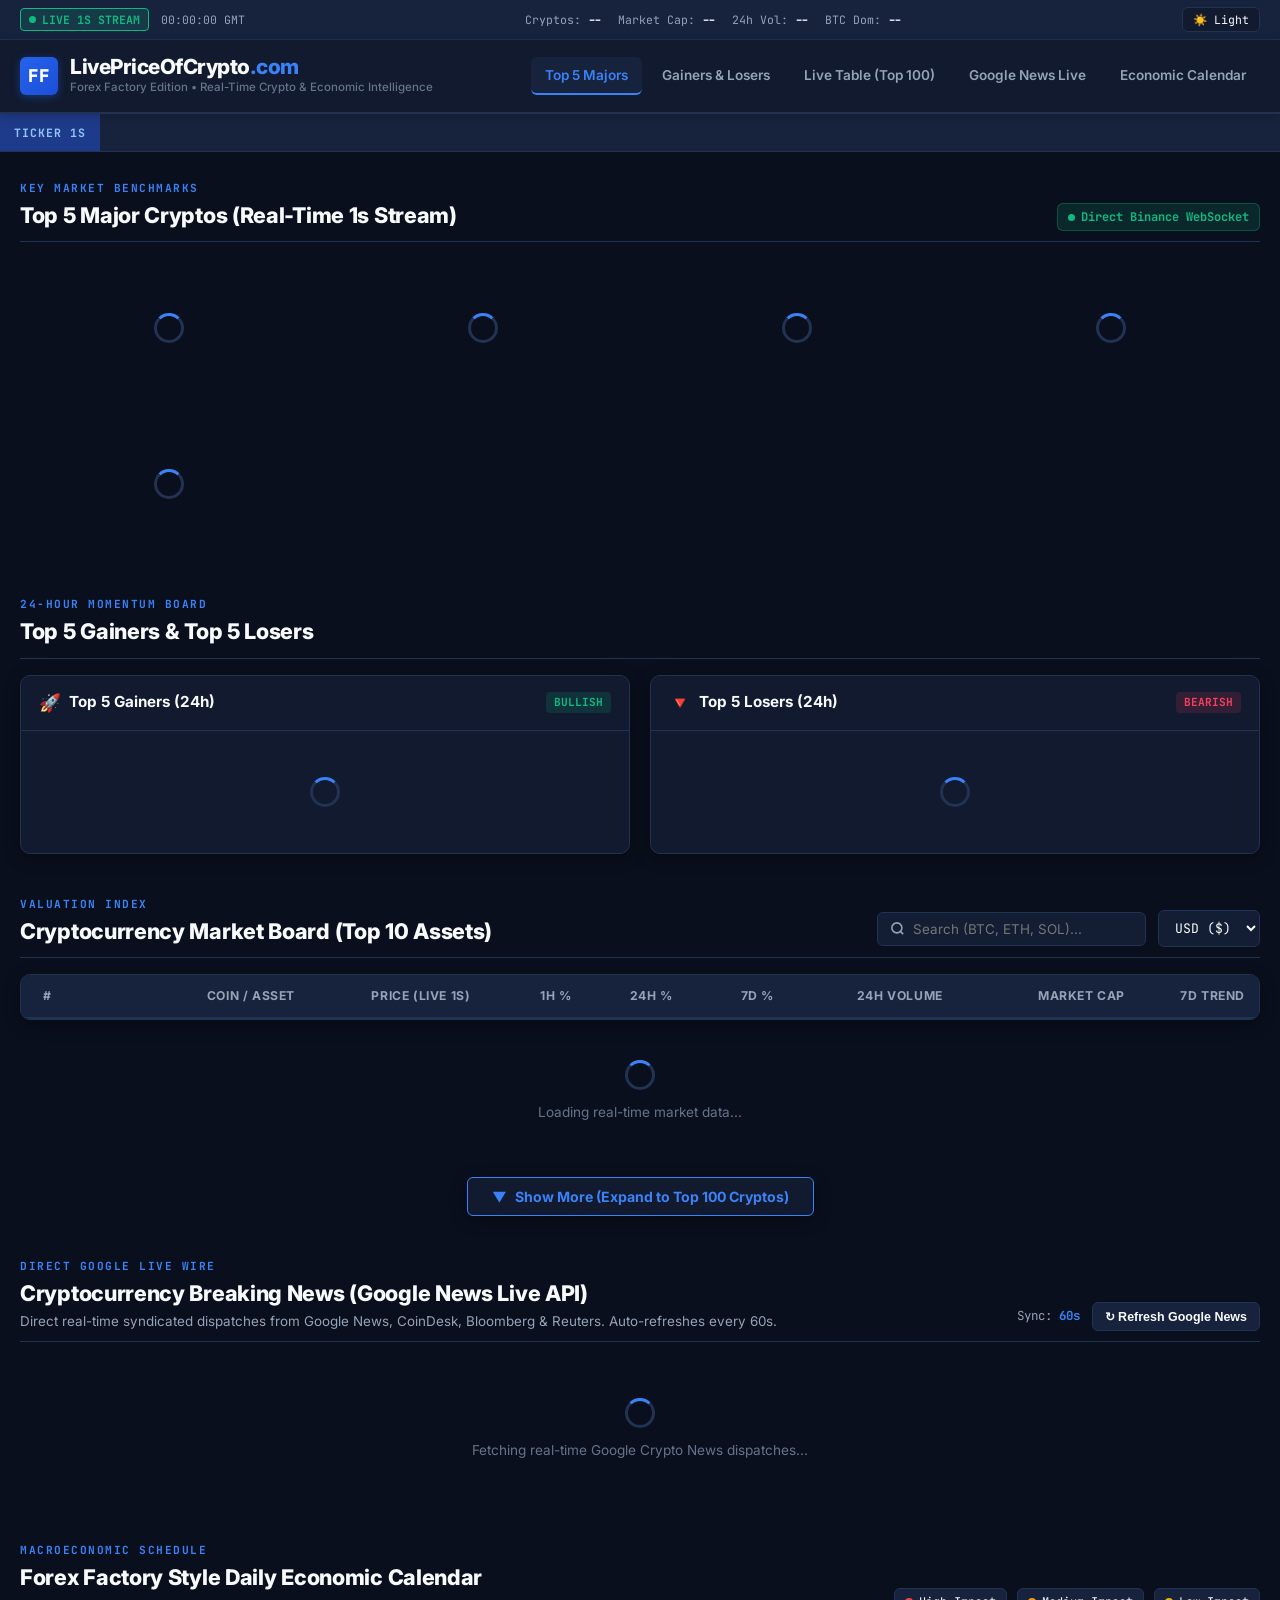
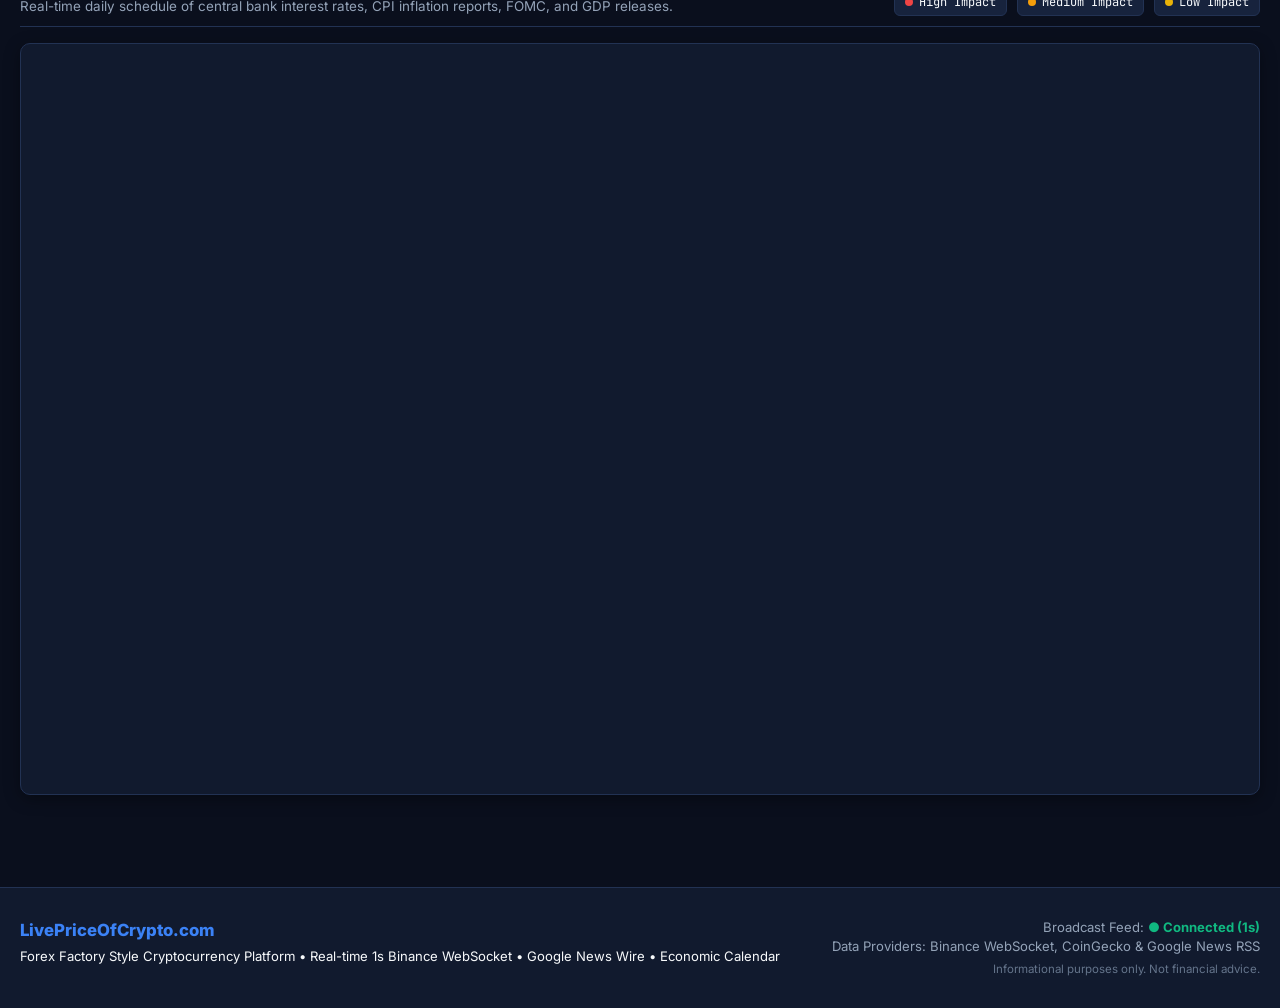
==== index.html @ 82f86dea "Add files via upload" ====
<!DOCTYPE html>
<html lang="en">
<head>
    <meta charset="UTF-8">
    <meta name="viewport" content="width=device-width, initial-scale=1.0">
    <title>LivePriceOfCrypto.com | Real-Time Prices, Forex Factory Calendar & Google News</title>
    <meta name="description" content="Forex Factory style cryptocurrency platform: 1-second live streaming prices, Top 5 Gainers/Losers, Top 10/100 assets, daily economic calendar, and live Google News.">
    <meta name="keywords" content="crypto prices, forex factory, live crypto, bitcoin price, top gainers, economic calendar, google crypto news">
    <link rel="canonical" href="https://livepriceofcrypto.com">
    <link rel="preconnect" href="https://fonts.googleapis.com">
    <link rel="preconnect" href="https://fonts.gstatic.com" crossorigin>
    <link href="https://fonts.googleapis.com/css2?family=Inter:wght@400;500;600;700;800&family=JetBrains+Mono:wght@400;500;600;700&display=swap" rel="stylesheet">
    <link rel="stylesheet" href="style.css">
    <link rel="icon" type="image/svg+xml" href="data:image/svg+xml,<svg xmlns='http://www.w3.org/2000/svg' viewBox='0 0 100 100'><text y='.9em' font-size='90'>📊</text></svg>">
</head>
<body data-theme="ff-dark">

    <!-- Top Forex Factory Style Bar -->
    <div class="ff-topbar">
        <div class="container ff-topbar-inner">
            <div class="ff-topbar-left">
                <span class="ff-badge-live"><span class="pulse-dot"></span> LIVE 1S STREAM</span>
                <span class="ff-clock" id="ffClock">00:00:00 GMT</span>
            </div>
            <div class="ff-market-metrics" id="globalStats">
                <span>Cryptos: <strong id="totalCryptos">--</strong></span>
                <span>Market Cap: <strong id="totalMarketCap">--</strong></span>
                <span>24h Vol: <strong id="totalVolume">--</strong></span>
                <span>BTC Dom: <strong id="btcDominance">--</strong></span>
            </div>
            <div class="ff-topbar-right">
                <button class="ff-theme-btn" id="themeToggle" title="Toggle Light/Dark Theme">
                    <span id="themeBtnText">☀️ Light</span>
                </button>
            </div>
        </div>
    </div>

    <!-- Navigation Header -->
    <header class="ff-header">
        <div class="container ff-header-inner">
            <div class="ff-logo">
                <div class="ff-logo-icon">FF</div>
                <div>
                    <h1 class="ff-logo-text">LivePriceOfCrypto<span class="ff-logo-sub">.com</span></h1>
                    <span class="ff-logo-tag">Forex Factory Edition • Real-Time Crypto & Economic Intelligence</span>
                </div>
            </div>
            <nav class="ff-nav">
                <a href="#sectionMajor" class="ff-nav-link active">Top 5 Majors</a>
                <a href="#sectionGainersLosers" class="ff-nav-link">Gainers & Losers</a>
                <a href="#sectionPrices" class="ff-nav-link">Live Table (Top 100)</a>
                <a href="#sectionNews" class="ff-nav-link">Google News Live</a>
                <a href="#sectionCalendar" class="ff-nav-link">Economic Calendar</a>
            </nav>
        </div>
    </header>

    <!-- Retro Ticker Tape Bar -->
    <div class="ff-ticker-bar">
        <div class="ff-ticker-badge">TICKER 1S</div>
        <div class="ff-ticker-track" id="tickerWrap">
            <div class="ticker" id="ticker"></div>
        </div>
    </div>

    <!-- Main Container -->
    <main class="container ff-main">

        <!-- 1. TOP 5 MAJOR CRYPTOCURRENCIES HIGHLIGHT CARDS -->
        <section class="ff-section" id="sectionMajor">
            <div class="ff-section-head">
                <div class="ff-section-title">
                    <span class="ff-sub-label">KEY MARKET BENCHMARKS</span>
                    <h2>Top 5 Major Cryptos (Real-Time 1s Stream)</h2>
                </div>
                <div class="ff-live-pill">
                    <span class="pulse-dot green"></span> Direct Binance WebSocket
                </div>
            </div>

            <div class="ff-majors-grid" id="majorCoinsGrid">
                <!-- 5 Highlight Cards Generated dynamically for BTC, ETH, SOL, BNB, XRP -->
                <div class="ff-card ff-major-skeleton"><div class="spinner"></div></div>
                <div class="ff-card ff-major-skeleton"><div class="spinner"></div></div>
                <div class="ff-card ff-major-skeleton"><div class="spinner"></div></div>
                <div class="ff-card ff-major-skeleton"><div class="spinner"></div></div>
                <div class="ff-card ff-major-skeleton"><div class="spinner"></div></div>
            </div>
        </section>

        <!-- 2. TOP 5 GAINERS & TOP 5 LOSERS (24H) -->
        <section class="ff-section" id="sectionGainersLosers">
            <div class="ff-section-head">
                <div class="ff-section-title">
                    <span class="ff-sub-label">24-HOUR MOMENTUM BOARD</span>
                    <h2>Top 5 Gainers & Top 5 Losers</h2>
                </div>
            </div>

            <div class="ff-gl-container">
                <!-- Top 5 Gainers Box -->
                <div class="ff-gl-box gainers-box">
                    <div class="ff-gl-head gainers-head">
                        <span class="gl-icon">🚀</span>
                        <h3>Top 5 Gainers (24h)</h3>
                        <span class="gl-tag green">BULLISH</span>
                    </div>
                    <div class="ff-gl-list" id="gainersList">
                        <div class="loading"><div class="spinner"></div></div>
                    </div>
                </div>

                <!-- Top 5 Losers Box -->
                <div class="ff-gl-box losers-box">
                    <div class="ff-gl-head losers-head">
                        <span class="gl-icon">🔻</span>
                        <h3>Top 5 Losers (24h)</h3>
                        <span class="gl-tag red">BEARISH</span>
                    </div>
                    <div class="ff-gl-list" id="losersList">
                        <div class="loading"><div class="spinner"></div></div>
                    </div>
                </div>
            </div>
        </section>

        <!-- 3. MAIN LIVE PRICES TABLE: TOP 10 DEFAULT + SHOW MORE (TOP 100) BUTTON -->
        <section class="ff-section" id="sectionPrices">
            <div class="ff-section-head">
                <div class="ff-section-title">
                    <span class="ff-sub-label">VALUATION INDEX</span>
                    <h2>Cryptocurrency Market Board (<span id="tableCountBadge">Top 10 Assets</span>)</h2>
                </div>
                <div class="ff-controls">
                    <div class="ff-search">
                        <svg width="15" height="15" viewBox="0 0 24 24" fill="none" stroke="currentColor" stroke-width="2.5"><circle cx="11" cy="11" r="8"/><path d="M21 21l-4.35-4.35"/></svg>
                        <input type="text" id="searchInput" placeholder="Search (BTC, ETH, SOL)..." autocomplete="off">
                    </div>
                    <select id="currencySelect" class="ff-select">
                        <option value="usd">USD ($)</option>
                        <option value="inr">INR (₹)</option>
                        <option value="eur">EUR (€)</option>
                        <option value="gbp">GBP (£)</option>
                        <option value="jpy">JPY (¥)</option>
                        <option value="btc">BTC (₿)</option>
                    </select>
                </div>
            </div>

            <!-- Table -->
            <div class="ff-table-wrap">
                <table class="ff-table" id="priceTable">
                    <thead>
                        <tr>
                            <th class="th-rank sortable" data-sort="market_cap_rank">#</th>
                            <th class="th-coin sortable" data-sort="name">Coin / Asset</th>
                            <th class="th-price sortable" data-sort="current_price">Price (Live 1s)</th>
                            <th class="th-change sortable" data-sort="price_change_percentage_1h_in_currency">1h %</th>
                            <th class="th-change sortable" data-sort="price_change_percentage_24h">24h %</th>
                            <th class="th-change sortable" data-sort="price_change_percentage_7d_in_currency">7d %</th>
                            <th class="th-volume sortable" data-sort="total_volume">24h Volume</th>
                            <th class="th-mcap sortable" data-sort="market_cap">Market Cap</th>
                            <th class="th-sparkline">7D Trend</th>
                        </tr>
                    </thead>
                    <tbody id="tableBody">
                    </tbody>
                </table>
            </div>

            <div class="loading" id="loading">
                <div class="spinner"></div>
                <p>Loading real-time market data...</p>
            </div>

            <div class="error-state" id="errorState" style="display:none;">
                <p>Connection interrupted. Re-syncing price stream...</p>
                <button class="ff-btn" onclick="fetchData()">Retry Reconnect</button>
            </div>

            <!-- "Show More / Top 100" Expansion Button -->
            <div class="ff-expand-bar">
                <button class="ff-btn-expand" id="btnToggleExpand">
                    <span id="expandBtnIcon">▼</span>
                    <span id="expandBtnText">Show More (Expand to Top 100 Cryptos)</span>
                </button>
            </div>
        </section>

        <!-- 4. LIVE GOOGLE NEWS DISPATCHES (AUTOMATIC GOOGLE RSS LIVE API) -->
        <section class="ff-section" id="sectionNews">
            <div class="ff-section-head">
                <div class="ff-section-title">
                    <span class="ff-sub-label">DIRECT GOOGLE LIVE WIRE</span>
                    <h2>Cryptocurrency Breaking News (Google News Live API)</h2>
                    <p class="ff-section-sub">Direct real-time syndicated dispatches from Google News, CoinDesk, Bloomberg & Reuters. Auto-refreshes every 60s.</p>
                </div>
                <div class="ff-news-actions">
                    <span class="ff-timer-badge">Sync: <strong id="newsTimer">60s</strong></span>
                    <button class="ff-btn-sm" id="btnRefreshNews">↻ Refresh Google News</button>
                </div>
            </div>

            <!-- Google News Grid -->
            <div class="ff-news-grid" id="googleNewsGrid">
                <div class="loading" style="grid-column: 1 / -1;">
                    <div class="spinner"></div>
                    <p>Fetching real-time Google Crypto News dispatches...</p>
                </div>
            </div>
        </section>

        <!-- 5. FOREX FACTORY STYLE ECONOMIC CALENDAR -->
        <section class="ff-section" id="sectionCalendar">
            <div class="ff-section-head">
                <div class="ff-section-title">
                    <span class="ff-sub-label">MACROECONOMIC SCHEDULE</span>
                    <h2>Forex Factory Style Daily Economic Calendar</h2>
                    <p class="ff-section-sub">Real-time daily schedule of central bank interest rates, CPI inflation reports, FOMC, and GDP releases.</p>
                </div>
                <div class="ff-legend">
                    <span class="ff-impact-pill red"><span class="dot red"></span> High Impact</span>
                    <span class="ff-impact-pill orange"><span class="dot orange"></span> Medium Impact</span>
                    <span class="ff-impact-pill yellow"><span class="dot yellow"></span> Low Impact</span>
                </div>
            </div>

            <div class="ff-calendar-card">
                <div class="tradingview-widget-container" id="economicCalendarWidget">
                    <div class="tradingview-widget-container__widget" style="width: 100%; height: 750px;"></div>
                </div>
            </div>
        </section>

    </main>

    <!-- Coin Detail Modal -->
    <div class="modal-overlay" id="modalOverlay">
        <div class="modal ff-modal" id="coinModal">
            <button class="modal-close" id="modalClose">&times;</button>
            <div class="modal-content" id="modalContent"></div>
        </div>
    </div>

    <!-- Footer -->
    <footer class="ff-footer">
        <div class="container ff-footer-inner">
            <div>
                <h4 class="ff-footer-logo">LivePriceOfCrypto.com</h4>
                <p>Forex Factory Style Cryptocurrency Platform • Real-time 1s Binance WebSocket • Google News Wire • Economic Calendar</p>
            </div>
            <div class="ff-footer-meta">
                <p>Broadcast Feed: <strong style="color:var(--green)">● Connected (1s)</strong></p>
                <p>Data Providers: Binance WebSocket, CoinGecko & Google News RSS</p>
                <p class="ff-disclaimer">Informational purposes only. Not financial advice.</p>
            </div>
        </div>
    </footer>

    <!-- Back to top -->
    <button class="back-to-top" id="backToTop" title="Return to Top">▲</button>

    <script src="script.js"></script>
</body>
</html>
---- style.css ----
/* ========================================================
   LivePriceOfCrypto.com — Forex Factory Edition Stylesheet
   - Professional Financial Terminal UI
   - Top 5 Majors, Top 5 Gainers & Losers, Top 10/100 Table
   - Real-Time Google News Feed & Economic Calendar
   ======================================================== */

:root, [data-theme="ff-dark"] {
    --bg-page: #0a0f1d;
    --bg-card: #111a2e;
    --bg-surface: #17233d;
    --bg-hover: #1e2c4a;
    --bg-input: #131e34;
    --border: #223253;
    --border-light: #2d3f66;
    --border-accent: #3b82f6;
    --text-primary: #f8fafc;
    --text-secondary: #94a3b8;
    --text-muted: #64748b;
    --blue: #3b82f6;
    --blue-glow: rgba(59, 130, 246, 0.15);
    --green: #10b981;
    --green-bg: rgba(16, 185, 129, 0.15);
    --green-flash: rgba(16, 185, 129, 0.3);
    --red: #f43f5e;
    --red-bg: rgba(244, 63, 94, 0.15);
    --red-flash: rgba(244, 63, 94, 0.3);
    --orange: #f59e0b;
    --yellow: #eab308;
    --font-sans: 'Inter', -apple-system, BlinkMacSystemFont, sans-serif;
    --font-mono: 'JetBrains Mono', 'Courier New', monospace;
    --radius-sm: 6px;
    --radius-md: 10px;
    --radius-lg: 14px;
    --shadow-card: 0 4px 16px rgba(0, 0, 0, 0.35);
}

[data-theme="ff-light"] {
    --bg-page: #f1f5f9;
    --bg-card: #ffffff;
    --bg-surface: #e2e8f0;
    --bg-hover: #f8fafc;
    --bg-input: #ffffff;
    --border: #cbd5e1;
    --border-light: #94a3b8;
    --border-accent: #2563eb;
    --text-primary: #0f172a;
    --text-secondary: #475569;
    --text-muted: #64748b;
    --blue: #2563eb;
    --blue-glow: rgba(37, 99, 235, 0.1);
    --green: #059669;
    --green-bg: rgba(5, 150, 105, 0.12);
    --green-flash: rgba(5, 150, 105, 0.25);
    --red: #e11d48;
    --red-bg: rgba(225, 29, 72, 0.12);
    --red-flash: rgba(225, 29, 72, 0.25);
    --shadow-card: 0 4px 16px rgba(0, 0, 0, 0.06);
}

*, *::before, *::after {
    margin: 0;
    padding: 0;
    box-sizing: border-box;
}

html {
    scroll-behavior: smooth;
}

body {
    background-color: var(--bg-page);
    color: var(--text-primary);
    font-family: var(--font-sans);
    line-height: 1.5;
    min-height: 100vh;
    font-size: 14px;
    transition: background-color 0.2s, color 0.2s;
}

.container {
    max-width: 1440px;
    margin: 0 auto;
    padding: 0 20px;
}

/* ============= TOP FOREX FACTORY BAR ============= */
.ff-topbar {
    background: var(--bg-surface);
    border-bottom: 1px solid var(--border);
    font-family: var(--font-mono);
    font-size: 0.72rem;
    padding: 7px 0;
}

.ff-topbar-inner {
    display: flex;
    align-items: center;
    justify-content: space-between;
    gap: 16px;
    flex-wrap: wrap;
}

.ff-topbar-left {
    display: flex;
    align-items: center;
    gap: 12px;
}

.ff-badge-live {
    display: inline-flex;
    align-items: center;
    gap: 6px;
    background: var(--green-bg);
    color: var(--green);
    border: 1px solid var(--green);
    padding: 2px 8px;
    border-radius: 4px;
    font-weight: 700;
}

.pulse-dot {
    width: 7px;
    height: 7px;
    background: var(--green);
    border-radius: 50%;
    animation: pulseAnim 1.5s infinite;
}

.pulse-dot.green { background: var(--green); }

@keyframes pulseAnim {
    0% { transform: scale(0.95); box-shadow: 0 0 0 0 rgba(16, 185, 129, 0.7); }
    70% { transform: scale(1); box-shadow: 0 0 0 6px rgba(16, 185, 129, 0); }
    100% { transform: scale(0.95); box-shadow: 0 0 0 0 rgba(16, 185, 129, 0); }
}

.ff-clock {
    color: var(--text-secondary);
}

.ff-market-metrics {
    display: flex;
    gap: 16px;
    color: var(--text-secondary);
}

.ff-market-metrics strong {
    color: var(--text-primary);
}

.ff-theme-btn {
    background: var(--bg-card);
    border: 1px solid var(--border);
    color: var(--text-primary);
    font-family: var(--font-mono);
    font-size: 0.72rem;
    padding: 4px 10px;
    border-radius: var(--radius-sm);
    cursor: pointer;
    transition: all 0.2s;
}

.ff-theme-btn:hover {
    border-color: var(--blue);
    background: var(--blue-glow);
}

/* ============= HEADER & NAVIGATION ============= */
.ff-header {
    background: var(--bg-card);
    border-bottom: 2px solid var(--border);
    padding: 16px 0;
    position: sticky;
    top: 0;
    z-index: 100;
    box-shadow: 0 2px 10px rgba(0, 0, 0, 0.2);
}

.ff-header-inner {
    display: flex;
    align-items: center;
    justify-content: space-between;
    gap: 20px;
}

.ff-logo {
    display: flex;
    align-items: center;
    gap: 12px;
}

.ff-logo-icon {
    width: 38px;
    height: 38px;
    background: linear-gradient(135deg, #2563eb, #1d4ed8);
    color: white;
    font-family: var(--font-mono);
    font-weight: 900;
    font-size: 1.1rem;
    display: flex;
    align-items: center;
    justify-content: center;
    border-radius: var(--radius-sm);
    box-shadow: 0 2px 8px rgba(37, 99, 235, 0.4);
}

.ff-logo-text {
    font-size: 1.3rem;
    font-weight: 800;
    letter-spacing: -0.5px;
    line-height: 1.1;
    color: var(--text-primary);
}

.ff-logo-sub {
    color: var(--blue);
}

.ff-logo-tag {
    font-size: 0.72rem;
    color: var(--text-muted);
    display: block;
    font-weight: 500;
}

.ff-nav {
    display: flex;
    gap: 6px;
    overflow-x: auto;
}

.ff-nav-link {
    color: var(--text-secondary);
    text-decoration: none;
    font-weight: 600;
    font-size: 0.85rem;
    padding: 8px 14px;
    border-radius: var(--radius-sm);
    transition: all 0.2s;
    white-space: nowrap;
}

.ff-nav-link:hover, .ff-nav-link.active {
    color: var(--text-primary);
    background: var(--bg-surface);
}

.ff-nav-link.active {
    color: var(--blue);
    border-bottom: 2px solid var(--blue);
}

/* ============= RETRO TICKER BAR ============= */
.ff-ticker-bar {
    display: flex;
    align-items: center;
    background: var(--bg-surface);
    border-bottom: 1px solid var(--border);
    height: 38px;
    overflow: hidden;
}

.ff-ticker-badge {
    background: #1e3a8a;
    color: #93c5fd;
    font-family: var(--font-mono);
    font-weight: 700;
    font-size: 0.72rem;
    padding: 0 14px;
    height: 100%;
    display: flex;
    align-items: center;
    letter-spacing: 1px;
    white-space: nowrap;
    z-index: 10;
}

.ff-ticker-track {
    overflow: hidden;
    flex: 1;
    height: 100%;
    display: flex;
    align-items: center;
}

.ticker {
    display: flex;
    gap: 32px;
    animation: tickerScroll 40s linear infinite;
    width: max-content;
    font-family: var(--font-mono);
    font-size: 0.8rem;
}

.ticker:hover {
    animation-play-state: paused;
}

@keyframes tickerScroll {
    0% { transform: translateX(0); }
    100% { transform: translateX(-50%); }
}

.ticker-item {
    display: flex;
    align-items: center;
    gap: 8px;
    white-space: nowrap;
    cursor: pointer;
}

.ticker-item img {
    width: 18px;
    height: 18px;
    border-radius: 50%;
}

.ticker-item .ticker-name {
    font-weight: 600;
    color: var(--text-primary);
}

.ticker-item .ticker-price {
    font-weight: 600;
    color: var(--text-primary);
}

.ticker-item .ticker-change {
    font-size: 0.72rem;
    font-weight: 700;
    padding: 1px 4px;
    border-radius: 3px;
}

/* ============= SECTION HEADINGS ============= */
.ff-main {
    padding-top: 28px;
    padding-bottom: 50px;
}

.ff-section {
    margin-bottom: 42px;
}

.ff-section-head {
    display: flex;
    align-items: flex-end;
    justify-content: space-between;
    gap: 16px;
    margin-bottom: 16px;
    border-bottom: 1px solid var(--border);
    padding-bottom: 10px;
    flex-wrap: wrap;
}

.ff-sub-label {
    font-family: var(--font-mono);
    font-size: 0.7rem;
    font-weight: 700;
    color: var(--blue);
    letter-spacing: 1.5px;
    display: block;
    margin-bottom: 2px;
}

.ff-section-title h2 {
    font-size: 1.35rem;
    font-weight: 800;
    color: var(--text-primary);
    letter-spacing: -0.3px;
}

.ff-section-sub {
    font-size: 0.84rem;
    color: var(--text-secondary);
    margin-top: 2px;
}

.ff-live-pill {
    display: inline-flex;
    align-items: center;
    gap: 6px;
    background: var(--green-bg);
    color: var(--green);
    font-family: var(--font-mono);
    font-size: 0.75rem;
    font-weight: 700;
    padding: 4px 10px;
    border-radius: var(--radius-sm);
    border: 1px solid rgba(16, 185, 129, 0.3);
}

/* ============= 1. TOP 5 MAJORS GRID ============= */
.ff-majors-grid {
    display: grid;
    grid-template-columns: repeat(auto-fit, minmax(240px, 1fr));
    gap: 16px;
}

.ff-major-card {
    background: var(--bg-card);
    border: 1px solid var(--border);
    border-radius: var(--radius-md);
    padding: 18px;
    box-shadow: var(--shadow-card);
    transition: transform 0.2s, border-color 0.2s;
    cursor: pointer;
    position: relative;
    overflow: hidden;
}

.ff-major-card:hover {
    transform: translateY(-3px);
    border-color: var(--blue);
}

.ff-major-top {
    display: flex;
    align-items: center;
    justify-content: space-between;
    margin-bottom: 12px;
}

.ff-major-coin {
    display: flex;
    align-items: center;
    gap: 10px;
}

.ff-major-coin img {
    width: 32px;
    height: 32px;
    border-radius: 50%;
}

.ff-major-name {
    font-weight: 700;
    font-size: 0.95rem;
    color: var(--text-primary);
    line-height: 1.2;
}

.ff-major-symbol {
    font-family: var(--font-mono);
    font-size: 0.72rem;
    color: var(--text-muted);
}

.ff-major-badge {
    font-family: var(--font-mono);
    font-size: 0.75rem;
    font-weight: 700;
    padding: 3px 8px;
    border-radius: 4px;
}

.ff-major-price {
    font-family: var(--font-mono);
    font-size: 1.55rem;
    font-weight: 800;
    color: var(--text-primary);
    margin-bottom: 8px;
    transition: background 0.4s ease, color 0.4s ease;
    border-radius: 4px;
    padding: 2px 4px;
    display: inline-block;
}

.ff-major-footer {
    display: flex;
    align-items: center;
    justify-content: space-between;
    font-size: 0.75rem;
    color: var(--text-muted);
    font-family: var(--font-mono);
    border-top: 1px solid var(--border);
    padding-top: 8px;
    margin-top: 6px;
}

.ff-major-skeleton {
    height: 140px;
    display: flex;
    align-items: center;
    justify-content: center;
}

/* ============= 2. GAINERS & LOSERS ============= */
.ff-gl-container {
    display: grid;
    grid-template-columns: 1fr 1fr;
    gap: 20px;
}

.ff-gl-box {
    background: var(--bg-card);
    border: 1px solid var(--border);
    border-radius: var(--radius-md);
    overflow: hidden;
    box-shadow: var(--shadow-card);
}

.ff-gl-head {
    display: flex;
    align-items: center;
    justify-content: space-between;
    padding: 14px 18px;
    border-bottom: 1px solid var(--border);
}

.ff-gl-head h3 {
    font-size: 0.95rem;
    font-weight: 700;
    flex: 1;
    margin-left: 8px;
}

.gl-icon {
    font-size: 1.1rem;
}

.gl-tag {
    font-family: var(--font-mono);
    font-size: 0.7rem;
    font-weight: 700;
    padding: 2px 8px;
    border-radius: 4px;
}

.gl-tag.green {
    background: var(--green-bg);
    color: var(--green);
}

.gl-tag.red {
    background: var(--red-bg);
    color: var(--red);
}

.ff-gl-list {
    padding: 6px 0;
}

.ff-gl-row {
    display: flex;
    align-items: center;
    justify-content: space-between;
    padding: 10px 18px;
    border-bottom: 1px solid var(--border);
    transition: background 0.15s;
    cursor: pointer;
}

.ff-gl-row:last-child {
    border-bottom: none;
}

.ff-gl-row:hover {
    background: var(--bg-hover);
}

.gl-coin-info {
    display: flex;
    align-items: center;
    gap: 10px;
}

.gl-rank {
    font-family: var(--font-mono);
    font-size: 0.75rem;
    color: var(--text-muted);
    width: 18px;
}

.gl-img {
    width: 24px;
    height: 24px;
    border-radius: 50%;
}

.gl-name {
    font-weight: 600;
    font-size: 0.88rem;
    color: var(--text-primary);
}

.gl-symbol {
    font-family: var(--font-mono);
    font-size: 0.72rem;
    color: var(--text-muted);
    text-transform: uppercase;
}

.gl-price-info {
    text-align: right;
    font-family: var(--font-mono);
}

.gl-price {
    font-size: 0.85rem;
    font-weight: 700;
    color: var(--text-primary);
}

.gl-badge {
    font-size: 0.75rem;
    font-weight: 700;
    padding: 2px 6px;
    border-radius: 3px;
    display: inline-block;
    margin-top: 2px;
}

/* ============= 3. MAIN LIVE TABLE ============= */
.ff-controls {
    display: flex;
    align-items: center;
    gap: 12px;
    flex-wrap: wrap;
}

.ff-search {
    display: flex;
    align-items: center;
    gap: 8px;
    background: var(--bg-input);
    border: 1px solid var(--border);
    padding: 8px 12px;
    border-radius: var(--radius-sm);
    color: var(--text-secondary);
}

.ff-search input {
    background: none;
    border: none;
    outline: none;
    color: var(--text-primary);
    font-family: inherit;
    font-size: 0.84rem;
    min-width: 220px;
}

.ff-select {
    background: var(--bg-input);
    border: 1px solid var(--border);
    color: var(--text-primary);
    font-family: var(--font-mono);
    font-size: 0.82rem;
    padding: 8px 12px;
    border-radius: var(--radius-sm);
    cursor: pointer;
    outline: none;
}

.ff-table-wrap {
    background: var(--bg-card);
    border: 1px solid var(--border);
    border-radius: var(--radius-md);
    overflow-x: auto;
    box-shadow: var(--shadow-card);
}

.ff-table {
    width: 100%;
    border-collapse: collapse;
    font-size: 0.86rem;
}

.ff-table thead {
    background: var(--bg-surface);
    border-bottom: 2px solid var(--border);
}

.ff-table th {
    padding: 12px 14px;
    text-align: right;
    font-weight: 700;
    color: var(--text-secondary);
    font-size: 0.76rem;
    text-transform: uppercase;
    letter-spacing: 0.6px;
    white-space: nowrap;
    user-select: none;
}

.ff-table th.sortable {
    cursor: pointer;
}

.ff-table th.sortable:hover {
    color: var(--blue);
}

.ff-table th.sorted::after { content: ' ▲'; color: var(--blue); }
.ff-table th.sorted.desc::after { content: ' ▼'; color: var(--blue); }

.th-rank { text-align: center; width: 45px; }
.th-coin { text-align: left; min-width: 180px; }
.th-price { min-width: 130px; }
.th-change { min-width: 75px; }
.th-volume { min-width: 125px; }
.th-mcap { min-width: 135px; }
.th-sparkline { width: 120px; text-align: center; }

.ff-table tbody tr {
    border-bottom: 1px solid var(--border);
    transition: background 0.15s;
    cursor: pointer;
}

.ff-table tbody tr:hover {
    background: var(--bg-hover);
}

.ff-table td {
    padding: 10px 14px;
    text-align: right;
    vertical-align: middle;
}

.td-rank {
    text-align: center;
    color: var(--text-muted);
    font-family: var(--font-mono);
    font-weight: 600;
}

.coin-cell {
    display: flex;
    align-items: center;
    gap: 10px;
    text-align: left;
}

.coin-img {
    width: 26px;
    height: 26px;
    border-radius: 50%;
}

.coin-name {
    font-weight: 700;
    color: var(--text-primary);
    line-height: 1.2;
}

.coin-symbol {
    font-size: 0.72rem;
    color: var(--text-muted);
    font-family: var(--font-mono);
    text-transform: uppercase;
}

/* 1-Second Price Flash Animation */
.price-cell {
    font-family: var(--font-mono);
    font-weight: 700;
    color: var(--text-primary);
    transition: background 0.4s ease, color 0.4s ease;
    border-radius: 3px;
    padding: 2px 4px;
}

.price-flash-up {
    background-color: var(--green-flash) !important;
    color: var(--green) !important;
}

.price-flash-down {
    background-color: var(--red-flash) !important;
    color: var(--red) !important;
}

.change-positive { color: var(--green); font-weight: 700; font-family: var(--font-mono); }
.change-negative { color: var(--red); font-weight: 700; font-family: var(--font-mono); }
.change-neutral { color: var(--text-muted); font-family: var(--font-mono); }

/* Show More / Expand Bar */
.ff-expand-bar {
    display: flex;
    justify-content: center;
    margin-top: 14px;
}

.ff-btn-expand {
    display: inline-flex;
    align-items: center;
    gap: 8px;
    background: var(--bg-card);
    border: 1px solid var(--border-accent);
    color: var(--blue);
    font-family: var(--font-sans);
    font-size: 0.88rem;
    font-weight: 700;
    padding: 10px 24px;
    border-radius: var(--radius-sm);
    cursor: pointer;
    transition: all 0.2s;
    box-shadow: var(--shadow-card);
}

.ff-btn-expand:hover {
    background: var(--blue);
    color: white;
}

/* ============= 4. GOOGLE NEWS GRID ============= */
.ff-news-actions {
    display: flex;
    align-items: center;
    gap: 12px;
}

.ff-timer-badge {
    font-family: var(--font-mono);
    font-size: 0.78rem;
    color: var(--text-secondary);
}

.ff-timer-badge strong {
    color: var(--blue);
}

.ff-btn-sm {
    background: var(--bg-surface);
    border: 1px solid var(--border);
    color: var(--text-primary);
    font-size: 0.78rem;
    font-weight: 600;
    padding: 6px 12px;
    border-radius: var(--radius-sm);
    cursor: pointer;
    transition: all 0.2s;
}

.ff-btn-sm:hover {
    border-color: var(--blue);
    background: var(--blue-glow);
}

.ff-news-grid {
    display: grid;
    grid-template-columns: repeat(auto-fill, minmax(320px, 1fr));
    gap: 18px;
}

.ff-news-card {
    background: var(--bg-card);
    border: 1px solid var(--border);
    border-radius: var(--radius-md);
    padding: 18px;
    display: flex;
    flex-direction: column;
    box-shadow: var(--shadow-card);
    transition: transform 0.2s, border-color 0.2s;
}

.ff-news-card:hover {
    transform: translateY(-3px);
    border-color: var(--blue);
}

.ff-news-meta {
    display: flex;
    align-items: center;
    justify-content: space-between;
    font-family: var(--font-mono);
    font-size: 0.72rem;
    color: var(--text-muted);
    border-bottom: 1px solid var(--border);
    padding-bottom: 8px;
    margin-bottom: 10px;
}

.ff-news-source {
    display: inline-flex;
    align-items: center;
    gap: 5px;
    color: var(--blue);
    font-weight: 700;
}

.ff-news-title {
    font-size: 1rem;
    font-weight: 700;
    line-height: 1.35;
    color: var(--text-primary);
    margin-bottom: 8px;
    display: -webkit-box;
    -webkit-line-clamp: 2;
    -webkit-box-orient: vertical;
    overflow: hidden;
}

.ff-news-snippet {
    font-size: 0.82rem;
    color: var(--text-secondary);
    line-height: 1.5;
    margin-bottom: 14px;
    display: -webkit-box;
    -webkit-line-clamp: 3;
    -webkit-box-orient: vertical;
    overflow: hidden;
    flex: 1;
}

.ff-news-link {
    display: inline-flex;
    align-items: center;
    gap: 4px;
    font-size: 0.78rem;
    font-weight: 700;
    color: var(--blue);
    text-decoration: none;
    margin-top: auto;
}

.ff-news-link:hover {
    text-decoration: underline;
}

/* ============= 5. ECONOMIC CALENDAR ============= */
.ff-legend {
    display: flex;
    gap: 10px;
    font-size: 0.75rem;
    font-family: var(--font-mono);
    flex-wrap: wrap;
}

.ff-impact-pill {
    display: inline-flex;
    align-items: center;
    gap: 6px;
    background: var(--bg-surface);
    padding: 4px 10px;
    border-radius: var(--radius-sm);
    border: 1px solid var(--border);
}

.dot {
    width: 8px;
    height: 8px;
    border-radius: 50%;
}

.dot.red { background: #ef4444; }
.dot.orange { background: #f59e0b; }
.dot.yellow { background: #eab308; }

.ff-calendar-card {
    background: var(--bg-card);
    border: 1px solid var(--border);
    border-radius: var(--radius-md);
    overflow: hidden;
    box-shadow: var(--shadow-card);
}

/* ============= LOADING & ERROR ============= */
.loading {
    display: flex;
    flex-direction: column;
    align-items: center;
    justify-content: center;
    padding: 40px 20px;
    gap: 12px;
    color: var(--text-muted);
    font-size: 0.85rem;
}

.spinner {
    width: 30px;
    height: 30px;
    border: 3px solid var(--border);
    border-top-color: var(--blue);
    border-radius: 50%;
    animation: spin 0.8s linear infinite;
}

@keyframes spin {
    from { transform: rotate(0deg); }
    to { transform: rotate(360deg); }
}

.error-state {
    text-align: center;
    padding: 30px;
    color: var(--red);
}

.ff-btn {
    background: var(--blue);
    color: white;
    border: none;
    padding: 8px 18px;
    border-radius: var(--radius-sm);
    cursor: pointer;
    font-weight: 600;
    margin-top: 10px;
}

/* ============= MODAL ============= */
.modal-overlay {
    display: none;
    position: fixed;
    inset: 0;
    background: rgba(0, 0, 0, 0.75);
    backdrop-filter: blur(4px);
    z-index: 200;
    align-items: center;
    justify-content: center;
    padding: 20px;
}

.modal-overlay.active {
    display: flex;
}

.ff-modal {
    background: var(--bg-card);
    border: 1px solid var(--border);
    border-radius: var(--radius-lg);
    max-width: 540px;
    width: 100%;
    max-height: 85vh;
    overflow-y: auto;
    position: relative;
    padding: 24px;
    box-shadow: 0 10px 40px rgba(0, 0, 0, 0.5);
}

.modal-close {
    position: absolute;
    top: 14px;
    right: 18px;
    background: none;
    border: none;
    color: var(--text-muted);
    font-size: 1.8rem;
    cursor: pointer;
}

.modal-header {
    display: flex;
    align-items: center;
    gap: 12px;
    margin-bottom: 16px;
    border-bottom: 1px solid var(--border);
    padding-bottom: 12px;
}

.modal-coin-name {
    font-size: 1.3rem;
    font-weight: 800;
}

.modal-coin-symbol {
    font-family: var(--font-mono);
    color: var(--blue);
    font-size: 0.8rem;
}

.modal-price {
    font-family: var(--font-mono);
    font-size: 1.8rem;
    font-weight: 800;
    color: var(--text-primary);
}

.modal-stats {
    display: grid;
    grid-template-columns: 1fr 1fr;
    gap: 10px;
    margin-top: 16px;
    font-family: var(--font-mono);
}

.modal-stat {
    background: var(--bg-surface);
    border: 1px solid var(--border);
    padding: 10px;
    border-radius: var(--radius-sm);
}

.modal-stat-label {
    font-size: 0.68rem;
    color: var(--text-muted);
    text-transform: uppercase;
}

.modal-stat-value {
    font-size: 0.92rem;
    font-weight: 700;
    color: var(--text-primary);
    margin-top: 2px;
}

/* ============= FOOTER ============= */
.ff-footer {
    background: var(--bg-card);
    border-top: 1px solid var(--border);
    padding: 30px 0;
    font-size: 0.82rem;
}

.ff-footer-inner {
    display: flex;
    justify-content: space-between;
    align-items: flex-start;
    gap: 20px;
    flex-wrap: wrap;
}

.ff-footer-logo {
    font-size: 1.05rem;
    font-weight: 800;
    color: var(--blue);
    margin-bottom: 4px;
}

.ff-footer-meta {
    text-align: right;
    color: var(--text-secondary);
}

.ff-disclaimer {
    font-size: 0.72rem;
    color: var(--text-muted);
    margin-top: 4px;
}

/* ============= BACK TO TOP ============= */
.back-to-top {
    position: fixed;
    bottom: 24px;
    right: 24px;
    width: 40px;
    height: 40px;
    background: var(--blue);
    color: white;
    border: none;
    border-radius: 50%;
    cursor: pointer;
    display: none;
    align-items: center;
    justify-content: center;
    box-shadow: 0 4px 12px rgba(0, 0, 0, 0.3);
    z-index: 50;
}

.back-to-top.visible { display: flex; }

/* ============= RESPONSIVE ============= */
@media (max-width: 900px) {
    .ff-market-metrics { display: none; }
    .ff-nav { display: none; }
    .ff-gl-container { grid-template-columns: 1fr; }
    .ff-footer-meta { text-align: left; }
    .th-sparkline, .sparkline-cell,
    .th-volume, .volume-cell { display: none; }
}

@media (max-width: 600px) {
    .th-mcap, .mcap-cell,
    .th-change:nth-child(4), td:nth-child(4),
    .th-change:nth-child(6), td:nth-child(6) { display: none; }
    .ff-search input { min-width: 140px; }
}
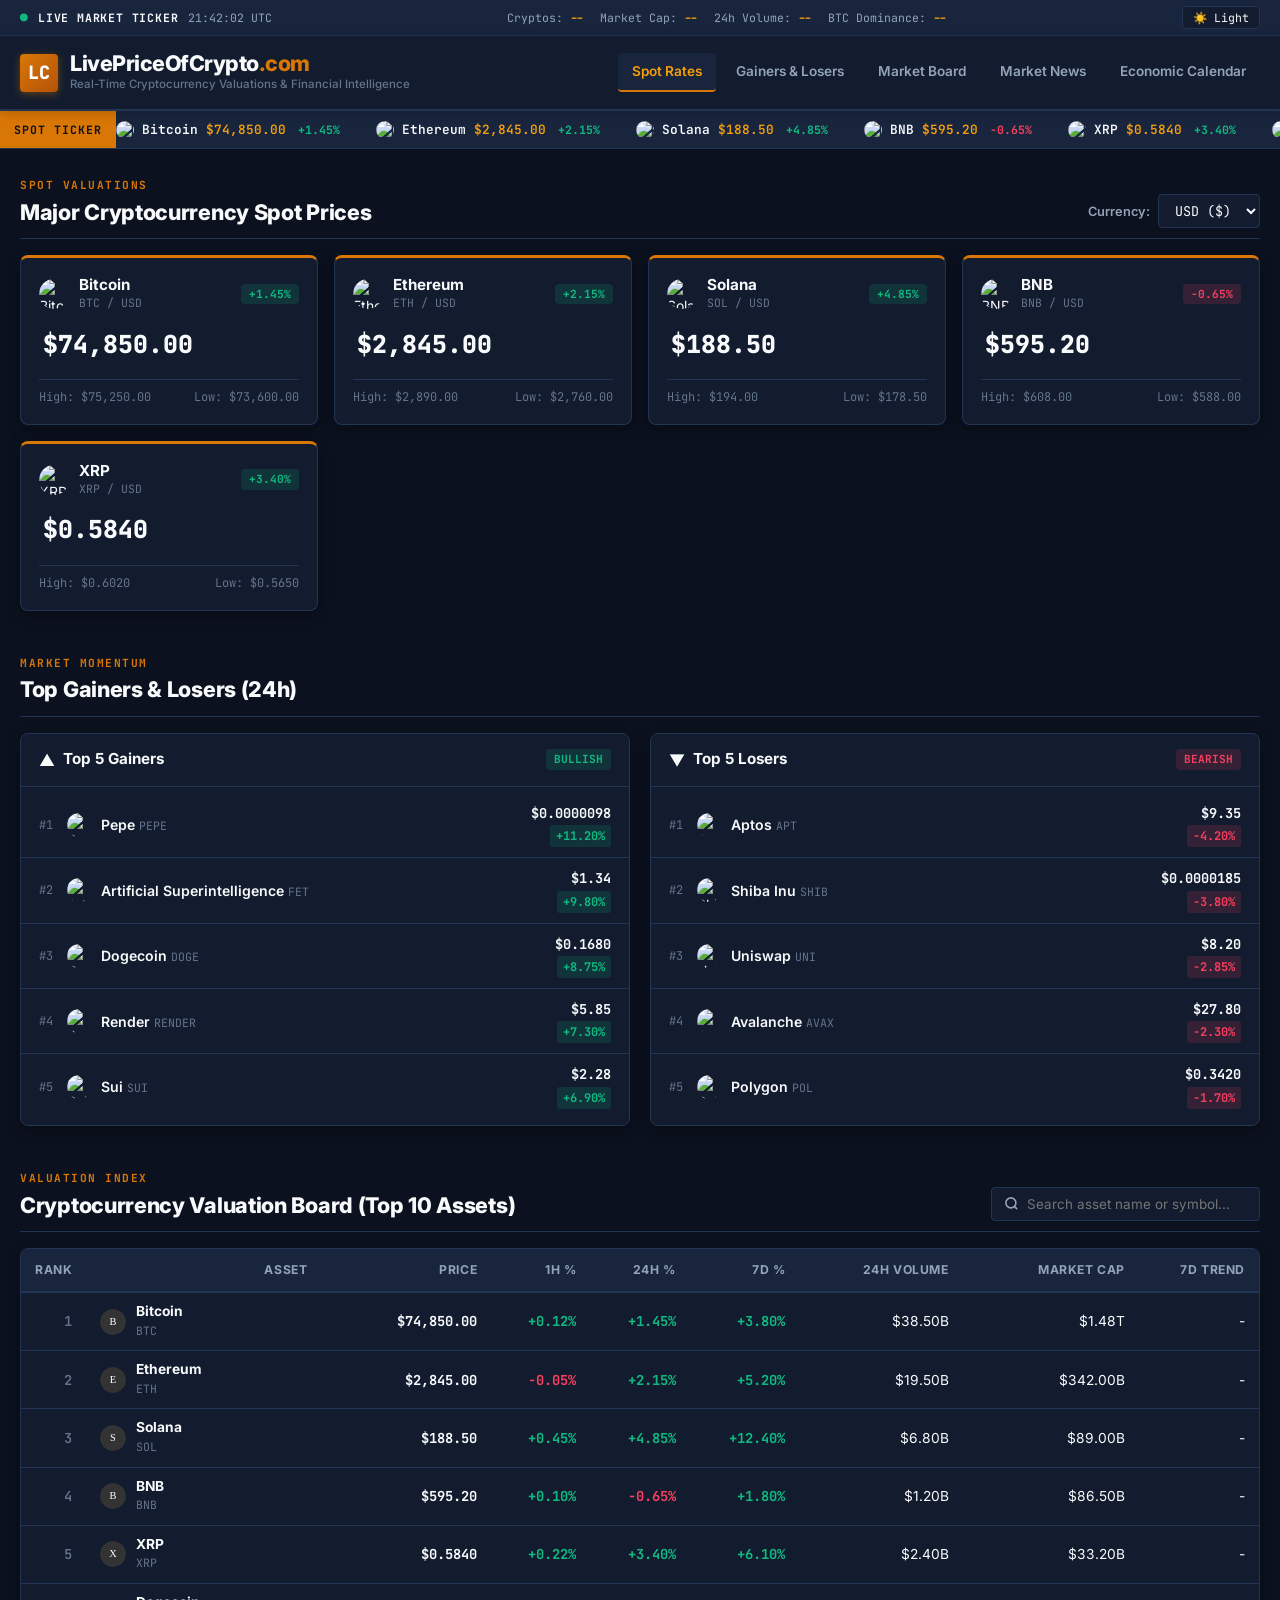
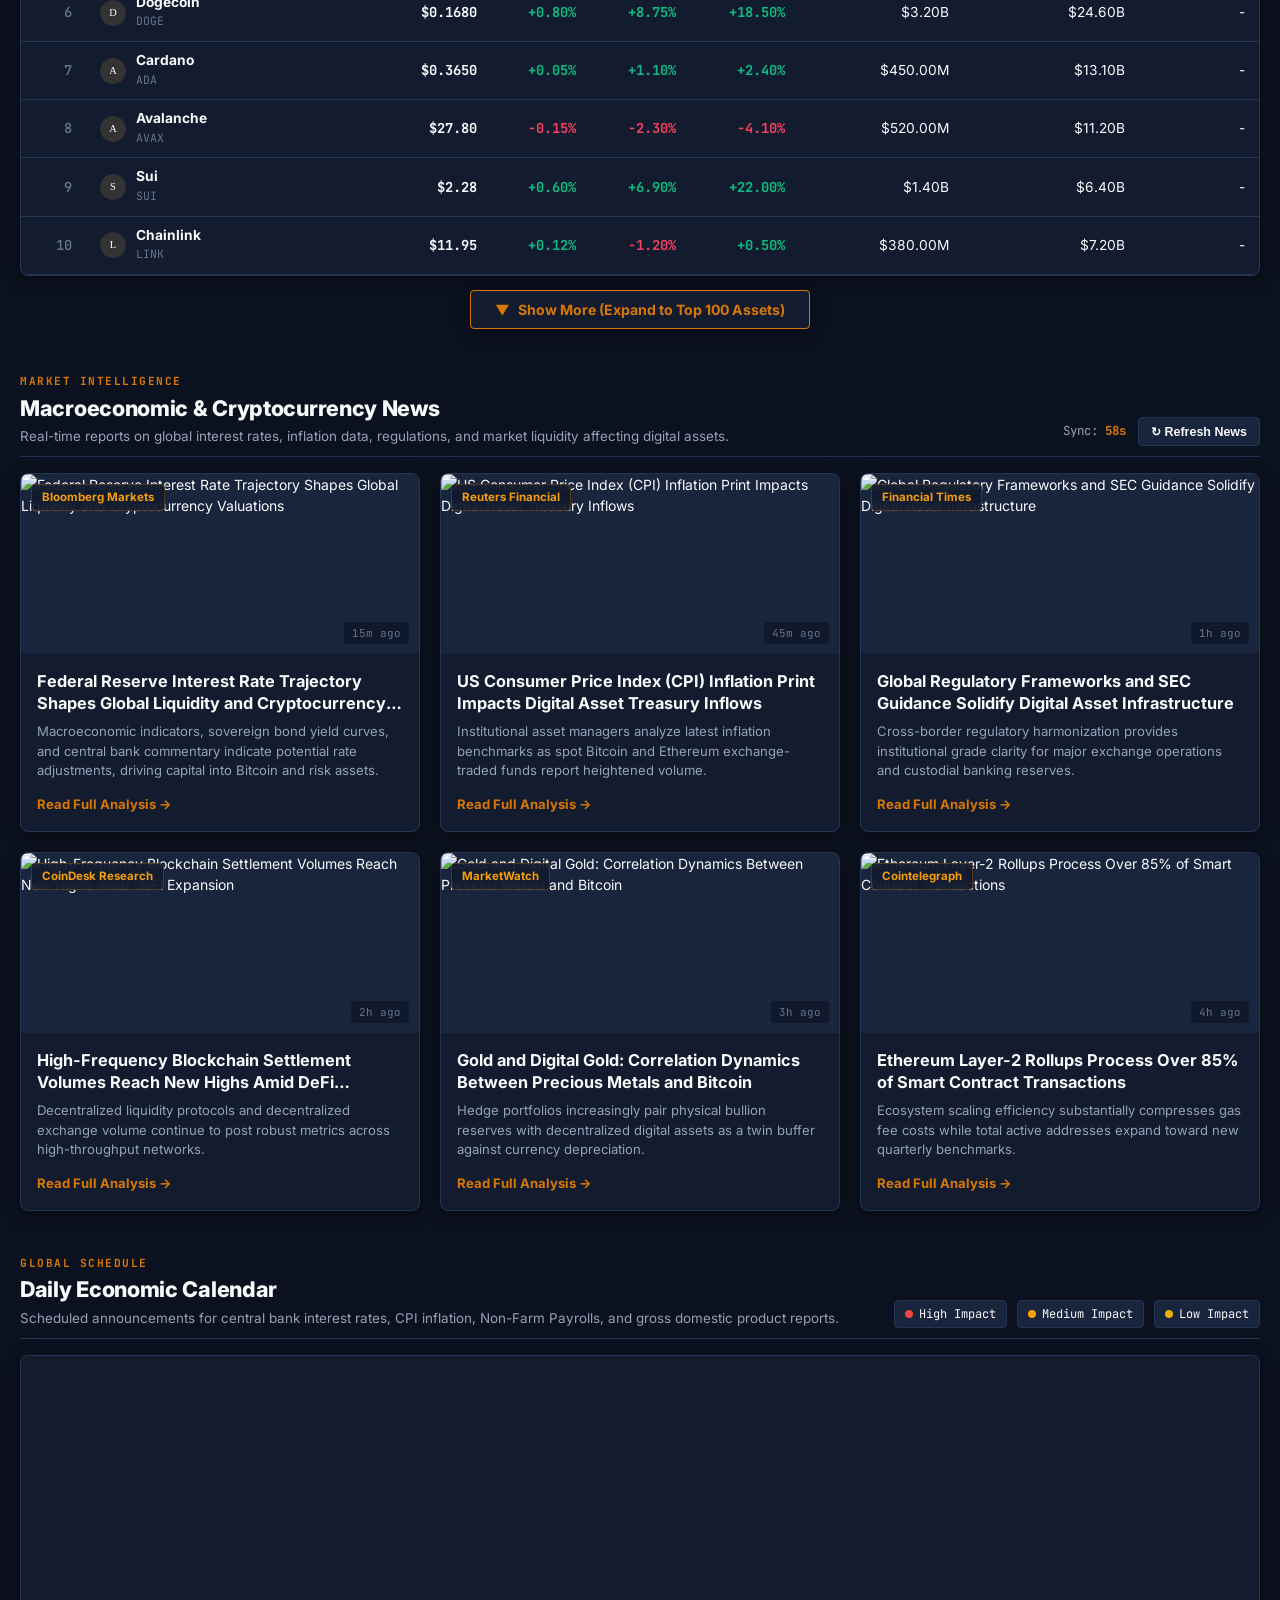
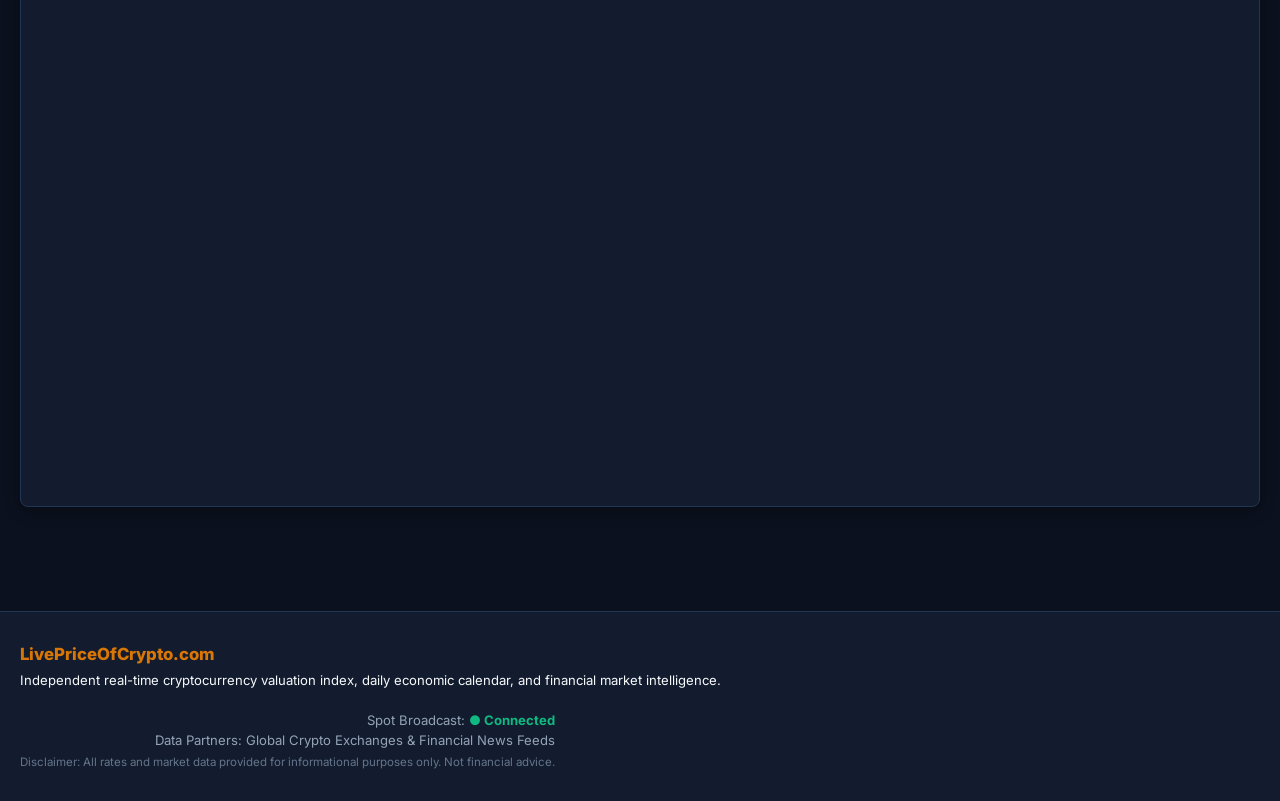
==== commit fb546714: "Add files via upload" ====
--- a/index.html
+++ b/index.html
@@ -3,141 +3,83 @@
 <head>
     <meta charset="UTF-8">
     <meta name="viewport" content="width=device-width, initial-scale=1.0">
-    <title>LivePriceOfCrypto.com | Real-Time Prices, Forex Factory Calendar & Google News</title>
-    <meta name="description" content="Forex Factory style cryptocurrency platform: 1-second live streaming prices, Top 5 Gainers/Losers, Top 10/100 assets, daily economic calendar, and live Google News.">
-    <meta name="keywords" content="crypto prices, forex factory, live crypto, bitcoin price, top gainers, economic calendar, google crypto news">
+    <title>Live Price of Crypto | Real-Time Cryptocurrency Prices, News & Economic Calendar</title>
+    <meta name="description" content="Track live cryptocurrency prices, spot rates for Bitcoin and Ethereum, top gainers and losers, macroeconomic news affecting crypto, and daily economic calendar.">
+    <meta name="keywords" content="crypto prices, live crypto, bitcoin spot price, ethereum price, economic calendar, crypto market news, top gainers">
     <link rel="canonical" href="https://livepriceofcrypto.com">
     <link rel="preconnect" href="https://fonts.googleapis.com">
     <link rel="preconnect" href="https://fonts.gstatic.com" crossorigin>
     <link href="https://fonts.googleapis.com/css2?family=Inter:wght@400;500;600;700;800&family=JetBrains+Mono:wght@400;500;600;700&display=swap" rel="stylesheet">
     <link rel="stylesheet" href="style.css">
-    <link rel="icon" type="image/svg+xml" href="data:image/svg+xml,<svg xmlns='http://www.w3.org/2000/svg' viewBox='0 0 100 100'><text y='.9em' font-size='90'>📊</text></svg>">
+    <link rel="icon" type="image/svg+xml" href="data:image/svg+xml,<svg xmlns='http://www.w3.org/2000/svg' viewBox='0 0 100 100'><text y='.9em' font-size='90'>🪙</text></svg>">
 </head>
-<body data-theme="ff-dark">
-
-    <!-- Top Forex Factory Style Bar -->
-    <div class="ff-topbar">
-        <div class="container ff-topbar-inner">
-            <div class="ff-topbar-left">
-                <span class="ff-badge-live"><span class="pulse-dot"></span> LIVE 1S STREAM</span>
-                <span class="ff-clock" id="ffClock">00:00:00 GMT</span>
-            </div>
-            <div class="ff-market-metrics" id="globalStats">
+<body data-theme="gold-dark">
+
+    <!-- Top Financial Metrics Bar -->
+    <div class="top-market-bar">
+        <div class="container top-market-inner">
+            <div class="top-market-left">
+                <span class="market-status-dot">●</span>
+                <span class="market-status-text">LIVE MARKET TICKER</span>
+                <span class="market-clock" id="liveClock">00:00:00 UTC</span>
+            </div>
+            <div class="top-market-metrics" id="globalStats">
                 <span>Cryptos: <strong id="totalCryptos">--</strong></span>
                 <span>Market Cap: <strong id="totalMarketCap">--</strong></span>
-                <span>24h Vol: <strong id="totalVolume">--</strong></span>
-                <span>BTC Dom: <strong id="btcDominance">--</strong></span>
-            </div>
-            <div class="ff-topbar-right">
-                <button class="ff-theme-btn" id="themeToggle" title="Toggle Light/Dark Theme">
-                    <span id="themeBtnText">☀️ Light</span>
+                <span>24h Volume: <strong id="totalVolume">--</strong></span>
+                <span>BTC Dominance: <strong id="btcDominance">--</strong></span>
+            </div>
+            <div class="top-market-right">
+                <button class="theme-toggle-btn" id="themeToggle" title="Toggle Light / Dark Mode">
+                    <span id="themeBtnIcon">☀️ Light</span>
                 </button>
             </div>
         </div>
     </div>
 
-    <!-- Navigation Header -->
-    <header class="ff-header">
-        <div class="container ff-header-inner">
-            <div class="ff-logo">
-                <div class="ff-logo-icon">FF</div>
-                <div>
-                    <h1 class="ff-logo-text">LivePriceOfCrypto<span class="ff-logo-sub">.com</span></h1>
-                    <span class="ff-logo-tag">Forex Factory Edition • Real-Time Crypto & Economic Intelligence</span>
-                </div>
-            </div>
-            <nav class="ff-nav">
-                <a href="#sectionMajor" class="ff-nav-link active">Top 5 Majors</a>
-                <a href="#sectionGainersLosers" class="ff-nav-link">Gainers & Losers</a>
-                <a href="#sectionPrices" class="ff-nav-link">Live Table (Top 100)</a>
-                <a href="#sectionNews" class="ff-nav-link">Google News Live</a>
-                <a href="#sectionCalendar" class="ff-nav-link">Economic Calendar</a>
+    <!-- Main Navigation Header (livepriceofgold.com Style) -->
+    <header class="main-header">
+        <div class="container header-inner">
+            <div class="site-branding">
+                <a href="index.html" class="brand-link">
+                    <div class="brand-icon">LC</div>
+                    <div>
+                        <h1 class="brand-name">LivePriceOfCrypto<span class="brand-tld">.com</span></h1>
+                        <span class="brand-sub">Real-Time Cryptocurrency Valuations & Financial Intelligence</span>
+                    </div>
+                </a>
+            </div>
+            <nav class="header-nav">
+                <a href="#sectionSpot" class="nav-link active">Spot Rates</a>
+                <a href="#sectionGainersLosers" class="nav-link">Gainers & Losers</a>
+                <a href="#sectionPrices" class="nav-link">Market Board</a>
+                <a href="#sectionNews" class="nav-link">Market News</a>
+                <a href="#sectionCalendar" class="nav-link">Economic Calendar</a>
             </nav>
         </div>
     </header>
 
-    <!-- Retro Ticker Tape Bar -->
-    <div class="ff-ticker-bar">
-        <div class="ff-ticker-badge">TICKER 1S</div>
-        <div class="ff-ticker-track" id="tickerWrap">
+    <!-- Continuous Scrolling Ticker Tape -->
+    <div class="market-ticker-tape">
+        <div class="ticker-tape-tag">SPOT TICKER</div>
+        <div class="ticker-tape-track" id="tickerWrap">
             <div class="ticker" id="ticker"></div>
         </div>
     </div>
 
-    <!-- Main Container -->
-    <main class="container ff-main">
-
-        <!-- 1. TOP 5 MAJOR CRYPTOCURRENCIES HIGHLIGHT CARDS -->
-        <section class="ff-section" id="sectionMajor">
-            <div class="ff-section-head">
-                <div class="ff-section-title">
-                    <span class="ff-sub-label">KEY MARKET BENCHMARKS</span>
-                    <h2>Top 5 Major Cryptos (Real-Time 1s Stream)</h2>
-                </div>
-                <div class="ff-live-pill">
-                    <span class="pulse-dot green"></span> Direct Binance WebSocket
-                </div>
-            </div>
-
-            <div class="ff-majors-grid" id="majorCoinsGrid">
-                <!-- 5 Highlight Cards Generated dynamically for BTC, ETH, SOL, BNB, XRP -->
-                <div class="ff-card ff-major-skeleton"><div class="spinner"></div></div>
-                <div class="ff-card ff-major-skeleton"><div class="spinner"></div></div>
-                <div class="ff-card ff-major-skeleton"><div class="spinner"></div></div>
-                <div class="ff-card ff-major-skeleton"><div class="spinner"></div></div>
-                <div class="ff-card ff-major-skeleton"><div class="spinner"></div></div>
-            </div>
-        </section>
-
-        <!-- 2. TOP 5 GAINERS & TOP 5 LOSERS (24H) -->
-        <section class="ff-section" id="sectionGainersLosers">
-            <div class="ff-section-head">
-                <div class="ff-section-title">
-                    <span class="ff-sub-label">24-HOUR MOMENTUM BOARD</span>
-                    <h2>Top 5 Gainers & Top 5 Losers</h2>
-                </div>
-            </div>
-
-            <div class="ff-gl-container">
-                <!-- Top 5 Gainers Box -->
-                <div class="ff-gl-box gainers-box">
-                    <div class="ff-gl-head gainers-head">
-                        <span class="gl-icon">🚀</span>
-                        <h3>Top 5 Gainers (24h)</h3>
-                        <span class="gl-tag green">BULLISH</span>
-                    </div>
-                    <div class="ff-gl-list" id="gainersList">
-                        <div class="loading"><div class="spinner"></div></div>
-                    </div>
-                </div>
-
-                <!-- Top 5 Losers Box -->
-                <div class="ff-gl-box losers-box">
-                    <div class="ff-gl-head losers-head">
-                        <span class="gl-icon">🔻</span>
-                        <h3>Top 5 Losers (24h)</h3>
-                        <span class="gl-tag red">BEARISH</span>
-                    </div>
-                    <div class="ff-gl-list" id="losersList">
-                        <div class="loading"><div class="spinner"></div></div>
-                    </div>
-                </div>
-            </div>
-        </section>
-
-        <!-- 3. MAIN LIVE PRICES TABLE: TOP 10 DEFAULT + SHOW MORE (TOP 100) BUTTON -->
-        <section class="ff-section" id="sectionPrices">
-            <div class="ff-section-head">
-                <div class="ff-section-title">
-                    <span class="ff-sub-label">VALUATION INDEX</span>
-                    <h2>Cryptocurrency Market Board (<span id="tableCountBadge">Top 10 Assets</span>)</h2>
-                </div>
-                <div class="ff-controls">
-                    <div class="ff-search">
-                        <svg width="15" height="15" viewBox="0 0 24 24" fill="none" stroke="currentColor" stroke-width="2.5"><circle cx="11" cy="11" r="8"/><path d="M21 21l-4.35-4.35"/></svg>
-                        <input type="text" id="searchInput" placeholder="Search (BTC, ETH, SOL)..." autocomplete="off">
-                    </div>
-                    <select id="currencySelect" class="ff-select">
+    <!-- Main Content Area -->
+    <main class="container page-content">
+
+        <!-- 1. SPOT CRYPTO RATES (Top 5 Majors Highlighted - Bitcoin, Ethereum, Solana, BNB, XRP) -->
+        <section class="market-section" id="sectionSpot">
+            <div class="section-header">
+                <div class="section-title-wrap">
+                    <span class="section-category">SPOT VALUATIONS</span>
+                    <h2 class="section-title-text">Major Cryptocurrency Spot Prices</h2>
+                </div>
+                <div class="currency-selector-wrap">
+                    <label for="currencySelect" class="currency-label">Currency:</label>
+                    <select id="currencySelect" class="form-select">
                         <option value="usd">USD ($)</option>
                         <option value="inr">INR (₹)</option>
                         <option value="eur">EUR (€)</option>
@@ -148,14 +90,75 @@
                 </div>
             </div>
 
-            <!-- Table -->
-            <div class="ff-table-wrap">
-                <table class="ff-table" id="priceTable">
+            <!-- Top 5 Highlight Spot Cards -->
+            <div class="spot-cards-grid" id="majorCoinsGrid">
+                <div class="spot-card-skeleton"><div class="spinner"></div></div>
+                <div class="spot-card-skeleton"><div class="spinner"></div></div>
+                <div class="spot-card-skeleton"><div class="spinner"></div></div>
+                <div class="spot-card-skeleton"><div class="spinner"></div></div>
+                <div class="spot-card-skeleton"><div class="spinner"></div></div>
+            </div>
+        </section>
+
+        <!-- 2. TOP 5 GAINERS & TOP 5 LOSERS (24H MOMENTUM) -->
+        <section class="market-section" id="sectionGainersLosers">
+            <div class="section-header">
+                <div class="section-title-wrap">
+                    <span class="section-category">MARKET MOMENTUM</span>
+                    <h2 class="section-title-text">Top Gainers & Losers (24h)</h2>
+                </div>
+            </div>
+
+            <div class="gainers-losers-layout">
+                <!-- Gainers Box -->
+                <div class="momentum-box gainers-card">
+                    <div class="momentum-header gainers-header">
+                        <span class="momentum-icon">▲</span>
+                        <h3>Top 5 Gainers</h3>
+                        <span class="trend-badge bullish">BULLISH</span>
+                    </div>
+                    <div class="momentum-list" id="gainersList">
+                        <div class="loading"><div class="spinner"></div></div>
+                    </div>
+                </div>
+
+                <!-- Losers Box -->
+                <div class="momentum-box losers-card">
+                    <div class="momentum-header losers-header">
+                        <span class="momentum-icon">▼</span>
+                        <h3>Top 5 Losers</h3>
+                        <span class="trend-badge bearish">BEARISH</span>
+                    </div>
+                    <div class="momentum-list" id="losersList">
+                        <div class="loading"><div class="spinner"></div></div>
+                    </div>
+                </div>
+            </div>
+        </section>
+
+        <!-- 3. CRYPTOCURRENCY MARKET BOARD (Top 10 Default + Show More Button) -->
+        <section class="market-section" id="sectionPrices">
+            <div class="section-header">
+                <div class="section-title-wrap">
+                    <span class="section-category">VALUATION INDEX</span>
+                    <h2 class="section-title-text">Cryptocurrency Valuation Board (<span id="tableCountBadge">Top 10 Assets</span>)</h2>
+                </div>
+                <div class="search-filter-wrap">
+                    <div class="table-search-input">
+                        <svg width="15" height="15" viewBox="0 0 24 24" fill="none" stroke="currentColor" stroke-width="2.5"><circle cx="11" cy="11" r="8"/><path d="M21 21l-4.35-4.35"/></svg>
+                        <input type="text" id="searchInput" placeholder="Search asset name or symbol..." autocomplete="off">
+                    </div>
+                </div>
+            </div>
+
+            <!-- Table Container -->
+            <div class="data-table-container">
+                <table class="market-data-table" id="priceTable">
                     <thead>
                         <tr>
-                            <th class="th-rank sortable" data-sort="market_cap_rank">#</th>
-                            <th class="th-coin sortable" data-sort="name">Coin / Asset</th>
-                            <th class="th-price sortable" data-sort="current_price">Price (Live 1s)</th>
+                            <th class="th-rank sortable" data-sort="market_cap_rank">Rank</th>
+                            <th class="th-coin sortable" data-sort="name">Asset</th>
+                            <th class="th-price sortable" data-sort="current_price">Price</th>
                             <th class="th-change sortable" data-sort="price_change_percentage_1h_in_currency">1h %</th>
                             <th class="th-change sortable" data-sort="price_change_percentage_24h">24h %</th>
                             <th class="th-change sortable" data-sort="price_change_percentage_7d_in_currency">7d %</th>
@@ -171,62 +174,62 @@
 
             <div class="loading" id="loading">
                 <div class="spinner"></div>
-                <p>Loading real-time market data...</p>
+                <p>Syncing market data...</p>
             </div>
 
             <div class="error-state" id="errorState" style="display:none;">
-                <p>Connection interrupted. Re-syncing price stream...</p>
-                <button class="ff-btn" onclick="fetchData()">Retry Reconnect</button>
-            </div>
-
-            <!-- "Show More / Top 100" Expansion Button -->
-            <div class="ff-expand-bar">
-                <button class="ff-btn-expand" id="btnToggleExpand">
+                <p>Connection interrupted. Re-syncing price feeds...</p>
+                <button class="btn-primary" onclick="fetchLivePrices()">Reconnect Now</button>
+            </div>
+
+            <!-- Expand / Show More Button -->
+            <div class="table-expand-bar">
+                <button class="btn-expand-table" id="btnToggleExpand">
                     <span id="expandBtnIcon">▼</span>
-                    <span id="expandBtnText">Show More (Expand to Top 100 Cryptos)</span>
+                    <span id="expandBtnText">Show More (Expand to Top 100 Assets)</span>
                 </button>
             </div>
         </section>
 
-        <!-- 4. LIVE GOOGLE NEWS DISPATCHES (AUTOMATIC GOOGLE RSS LIVE API) -->
-        <section class="ff-section" id="sectionNews">
-            <div class="ff-section-head">
-                <div class="ff-section-title">
-                    <span class="ff-sub-label">DIRECT GOOGLE LIVE WIRE</span>
-                    <h2>Cryptocurrency Breaking News (Google News Live API)</h2>
-                    <p class="ff-section-sub">Direct real-time syndicated dispatches from Google News, CoinDesk, Bloomberg & Reuters. Auto-refreshes every 60s.</p>
-                </div>
-                <div class="ff-news-actions">
-                    <span class="ff-timer-badge">Sync: <strong id="newsTimer">60s</strong></span>
-                    <button class="ff-btn-sm" id="btnRefreshNews">↻ Refresh Google News</button>
-                </div>
-            </div>
-
-            <!-- Google News Grid -->
-            <div class="ff-news-grid" id="googleNewsGrid">
+        <!-- 4. MACRO & MARKET NEWS (Images on Every Card + Internal Article Page Redirect) -->
+        <section class="market-section" id="sectionNews">
+            <div class="section-header">
+                <div class="section-title-wrap">
+                    <span class="section-category">MARKET INTELLIGENCE</span>
+                    <h2 class="section-title-text">Macroeconomic & Cryptocurrency News</h2>
+                    <p class="section-subtitle">Real-time reports on global interest rates, inflation data, regulations, and market liquidity affecting digital assets.</p>
+                </div>
+                <div class="news-refresh-box">
+                    <span class="refresh-countdown">Sync: <strong id="newsTimer">60s</strong></span>
+                    <button class="btn-secondary-sm" id="btnRefreshNews">↻ Refresh News</button>
+                </div>
+            </div>
+
+            <!-- News Grid: Cards with Images & In-Site Article Redirects -->
+            <div class="market-news-grid" id="googleNewsGrid">
                 <div class="loading" style="grid-column: 1 / -1;">
                     <div class="spinner"></div>
-                    <p>Fetching real-time Google Crypto News dispatches...</p>
-                </div>
-            </div>
-        </section>
-
-        <!-- 5. FOREX FACTORY STYLE ECONOMIC CALENDAR -->
-        <section class="ff-section" id="sectionCalendar">
-            <div class="ff-section-head">
-                <div class="ff-section-title">
-                    <span class="ff-sub-label">MACROECONOMIC SCHEDULE</span>
-                    <h2>Forex Factory Style Daily Economic Calendar</h2>
-                    <p class="ff-section-sub">Real-time daily schedule of central bank interest rates, CPI inflation reports, FOMC, and GDP releases.</p>
-                </div>
-                <div class="ff-legend">
-                    <span class="ff-impact-pill red"><span class="dot red"></span> High Impact</span>
-                    <span class="ff-impact-pill orange"><span class="dot orange"></span> Medium Impact</span>
-                    <span class="ff-impact-pill yellow"><span class="dot yellow"></span> Low Impact</span>
-                </div>
-            </div>
-
-            <div class="ff-calendar-card">
+                    <p>Loading real-time market dispatches...</p>
+                </div>
+            </div>
+        </section>
+
+        <!-- 5. ECONOMIC CALENDAR -->
+        <section class="market-section" id="sectionCalendar">
+            <div class="section-header">
+                <div class="section-title-wrap">
+                    <span class="section-category">GLOBAL SCHEDULE</span>
+                    <h2 class="section-title-text">Daily Economic Calendar</h2>
+                    <p class="section-subtitle">Scheduled announcements for central bank interest rates, CPI inflation, Non-Farm Payrolls, and gross domestic product reports.</p>
+                </div>
+                <div class="impact-legend-wrap">
+                    <span class="impact-tag red"><span class="dot red"></span> High Impact</span>
+                    <span class="impact-tag orange"><span class="dot orange"></span> Medium Impact</span>
+                    <span class="impact-tag yellow"><span class="dot yellow"></span> Low Impact</span>
+                </div>
+            </div>
+
+            <div class="economic-calendar-card">
                 <div class="tradingview-widget-container" id="economicCalendarWidget">
                     <div class="tradingview-widget-container__widget" style="width: 100%; height: 750px;"></div>
                 </div>
@@ -237,28 +240,28 @@
 
     <!-- Coin Detail Modal -->
     <div class="modal-overlay" id="modalOverlay">
-        <div class="modal ff-modal" id="coinModal">
+        <div class="modal market-modal" id="coinModal">
             <button class="modal-close" id="modalClose">&times;</button>
             <div class="modal-content" id="modalContent"></div>
         </div>
     </div>
 
-    <!-- Footer -->
-    <footer class="ff-footer">
-        <div class="container ff-footer-inner">
-            <div>
-                <h4 class="ff-footer-logo">LivePriceOfCrypto.com</h4>
-                <p>Forex Factory Style Cryptocurrency Platform • Real-time 1s Binance WebSocket • Google News Wire • Economic Calendar</p>
-            </div>
-            <div class="ff-footer-meta">
-                <p>Broadcast Feed: <strong style="color:var(--green)">● Connected (1s)</strong></p>
-                <p>Data Providers: Binance WebSocket, CoinGecko & Google News RSS</p>
-                <p class="ff-disclaimer">Informational purposes only. Not financial advice.</p>
+    <!-- Main Footer (livepriceofgold.com Style) -->
+    <footer class="main-footer">
+        <div class="container footer-inner">
+            <div class="footer-info">
+                <h4 class="footer-brand">LivePriceOfCrypto.com</h4>
+                <p>Independent real-time cryptocurrency valuation index, daily economic calendar, and financial market intelligence.</p>
+            </div>
+            <div class="footer-meta">
+                <p>Spot Broadcast: <strong style="color:var(--green)">● Connected</strong></p>
+                <p>Data Partners: Global Crypto Exchanges & Financial News Feeds</p>
+                <p class="footer-disclaimer">Disclaimer: All rates and market data provided for informational purposes only. Not financial advice.</p>
             </div>
         </div>
     </footer>
 
-    <!-- Back to top -->
+    <!-- Back to top button -->
     <button class="back-to-top" id="backToTop" title="Return to Top">▲</button>
 
     <script src="script.js"></script>
--- a/style.css
+++ b/style.css
@@ -1,54 +1,55 @@
 /* ========================================================
-   LivePriceOfCrypto.com — Forex Factory Edition Stylesheet
-   - Professional Financial Terminal UI
-   - Top 5 Majors, Top 5 Gainers & Losers, Top 10/100 Table
-   - Real-Time Google News Feed & Economic Calendar
+   LivePriceOfCrypto.com — LivePriceOfGold.com Aesthetic
+   Professional Real-Time Financial Portal & Market Terminal
    ======================================================== */
 
-:root, [data-theme="ff-dark"] {
-    --bg-page: #0a0f1d;
-    --bg-card: #111a2e;
-    --bg-surface: #17233d;
-    --bg-hover: #1e2c4a;
-    --bg-input: #131e34;
-    --border: #223253;
-    --border-light: #2d3f66;
-    --border-accent: #3b82f6;
+:root, [data-theme="gold-dark"] {
+    --bg-page: #0b111e;
+    --bg-card: #121c2e;
+    --bg-surface: #18253d;
+    --bg-hover: #1f2f4c;
+    --bg-input: #121c2e;
+    --border: #233554;
+    --border-light: #2e4369;
+    --border-accent: #d97706;
     --text-primary: #f8fafc;
     --text-secondary: #94a3b8;
     --text-muted: #64748b;
-    --blue: #3b82f6;
-    --blue-glow: rgba(59, 130, 246, 0.15);
+    --gold: #d97706;
+    --gold-light: #f59e0b;
+    --gold-bg: rgba(217, 119, 6, 0.12);
     --green: #10b981;
     --green-bg: rgba(16, 185, 129, 0.15);
-    --green-flash: rgba(16, 185, 129, 0.3);
+    --green-flash: rgba(16, 185, 129, 0.35);
     --red: #f43f5e;
     --red-bg: rgba(244, 63, 94, 0.15);
-    --red-flash: rgba(244, 63, 94, 0.3);
+    --red-flash: rgba(244, 63, 94, 0.35);
     --orange: #f59e0b;
     --yellow: #eab308;
     --font-sans: 'Inter', -apple-system, BlinkMacSystemFont, sans-serif;
     --font-mono: 'JetBrains Mono', 'Courier New', monospace;
-    --radius-sm: 6px;
-    --radius-md: 10px;
-    --radius-lg: 14px;
-    --shadow-card: 0 4px 16px rgba(0, 0, 0, 0.35);
-}
-
-[data-theme="ff-light"] {
-    --bg-page: #f1f5f9;
+    --font-serif: 'Merriweather', Georgia, serif;
+    --radius-sm: 4px;
+    --radius-md: 8px;
+    --radius-lg: 12px;
+    --shadow-card: 0 4px 16px rgba(0, 0, 0, 0.3);
+}
+
+[data-theme="gold-light"] {
+    --bg-page: #f8fafc;
     --bg-card: #ffffff;
-    --bg-surface: #e2e8f0;
-    --bg-hover: #f8fafc;
+    --bg-surface: #f1f5f9;
+    --bg-hover: #e2e8f0;
     --bg-input: #ffffff;
     --border: #cbd5e1;
     --border-light: #94a3b8;
-    --border-accent: #2563eb;
+    --border-accent: #b45309;
     --text-primary: #0f172a;
     --text-secondary: #475569;
     --text-muted: #64748b;
-    --blue: #2563eb;
-    --blue-glow: rgba(37, 99, 235, 0.1);
+    --gold: #b45309;
+    --gold-light: #d97706;
+    --gold-bg: rgba(180, 83, 9, 0.1);
     --green: #059669;
     --green-bg: rgba(5, 150, 105, 0.12);
     --green-flash: rgba(5, 150, 105, 0.25);
@@ -84,16 +85,16 @@
     padding: 0 20px;
 }
 
-/* ============= TOP FOREX FACTORY BAR ============= */
-.ff-topbar {
+/* ============= TOP FINANCIAL BAR ============= */
+.top-market-bar {
     background: var(--bg-surface);
     border-bottom: 1px solid var(--border);
     font-family: var(--font-mono);
     font-size: 0.72rem;
-    padding: 7px 0;
-}
-
-.ff-topbar-inner {
+    padding: 6px 0;
+}
+
+.top-market-inner {
     display: flex;
     align-items: center;
     justify-content: space-between;
@@ -101,73 +102,79 @@
     flex-wrap: wrap;
 }
 
-.ff-topbar-left {
-    display: flex;
-    align-items: center;
-    gap: 12px;
-}
-
-.ff-badge-live {
-    display: inline-flex;
-    align-items: center;
-    gap: 6px;
-    background: var(--green-bg);
+.top-market-left {
+    display: flex;
+    align-items: center;
+    gap: 10px;
+}
+
+.market-status-dot {
     color: var(--green);
-    border: 1px solid var(--green);
-    padding: 2px 8px;
-    border-radius: 4px;
-    font-weight: 700;
-}
-
-.pulse-dot {
-    width: 7px;
-    height: 7px;
-    background: var(--green);
-    border-radius: 50%;
-    animation: pulseAnim 1.5s infinite;
-}
-
-.pulse-dot.green { background: var(--green); }
-
-@keyframes pulseAnim {
-    0% { transform: scale(0.95); box-shadow: 0 0 0 0 rgba(16, 185, 129, 0.7); }
-    70% { transform: scale(1); box-shadow: 0 0 0 6px rgba(16, 185, 129, 0); }
-    100% { transform: scale(0.95); box-shadow: 0 0 0 0 rgba(16, 185, 129, 0); }
-}
-
-.ff-clock {
+    font-size: 0.8rem;
+    animation: pulseDot 1.5s infinite;
+}
+
+@keyframes pulseDot {
+    0% { opacity: 0.4; }
+    50% { opacity: 1; }
+    100% { opacity: 0.4; }
+}
+
+.market-status-text {
+    font-weight: 700;
+    color: var(--text-primary);
+    letter-spacing: 0.8px;
+}
+
+.market-clock {
     color: var(--text-secondary);
 }
 
-.ff-market-metrics {
+.top-market-metrics {
     display: flex;
     gap: 16px;
     color: var(--text-secondary);
 }
 
-.ff-market-metrics strong {
-    color: var(--text-primary);
-}
-
-.ff-theme-btn {
+.top-market-metrics strong {
+    color: var(--gold-light);
+}
+
+.top-market-right {
+    display: flex;
+    align-items: center;
+    gap: 12px;
+}
+
+.nav-back-link {
+    color: var(--gold);
+    text-decoration: none;
+    font-weight: 600;
+}
+
+.nav-back-link:hover {
+    text-decoration: underline;
+}
+
+.theme-toggle-btn {
     background: var(--bg-card);
     border: 1px solid var(--border);
     color: var(--text-primary);
     font-family: var(--font-mono);
     font-size: 0.72rem;
-    padding: 4px 10px;
+    padding: 3px 10px;
     border-radius: var(--radius-sm);
     cursor: pointer;
     transition: all 0.2s;
 }
 
-.ff-theme-btn:hover {
-    border-color: var(--blue);
-    background: var(--blue-glow);
-}
-
-/* ============= HEADER & NAVIGATION ============= */
-.ff-header {
+.theme-toggle-btn:hover {
+    border-color: var(--gold);
+    background: var(--gold-bg);
+}
+
+/* ============= MAIN HEADER (livepriceofgold.com Style) ============= */
+.main-header {
     background: var(--bg-card);
     border-bottom: 2px solid var(--border);
     padding: 16px 0;
@@ -177,60 +184,61 @@
     box-shadow: 0 2px 10px rgba(0, 0, 0, 0.2);
 }
 
-.ff-header-inner {
+.header-inner {
     display: flex;
     align-items: center;
     justify-content: space-between;
     gap: 20px;
 }
 
-.ff-logo {
+.site-branding .brand-link {
     display: flex;
     align-items: center;
     gap: 12px;
-}
-
-.ff-logo-icon {
+    text-decoration: none;
+}
+
+.brand-icon {
     width: 38px;
     height: 38px;
-    background: linear-gradient(135deg, #2563eb, #1d4ed8);
+    background: linear-gradient(135deg, #d97706, #b45309);
     color: white;
     font-family: var(--font-mono);
     font-weight: 900;
-    font-size: 1.1rem;
+    font-size: 1.15rem;
     display: flex;
     align-items: center;
     justify-content: center;
     border-radius: var(--radius-sm);
-    box-shadow: 0 2px 8px rgba(37, 99, 235, 0.4);
-}
-
-.ff-logo-text {
-    font-size: 1.3rem;
+    box-shadow: 0 2px 8px rgba(217, 119, 6, 0.4);
+}
+
+.brand-name {
+    font-size: 1.35rem;
     font-weight: 800;
     letter-spacing: -0.5px;
     line-height: 1.1;
     color: var(--text-primary);
 }
 
-.ff-logo-sub {
-    color: var(--blue);
-}
-
-.ff-logo-tag {
+.brand-tld {
+    color: var(--gold);
+}
+
+.brand-sub {
     font-size: 0.72rem;
     color: var(--text-muted);
     display: block;
     font-weight: 500;
 }
 
-.ff-nav {
+.header-nav {
     display: flex;
     gap: 6px;
     overflow-x: auto;
 }
 
-.ff-nav-link {
+.nav-link {
     color: var(--text-secondary);
     text-decoration: none;
     font-weight: 600;
@@ -241,18 +249,18 @@
     white-space: nowrap;
 }
 
-.ff-nav-link:hover, .ff-nav-link.active {
+.nav-link:hover, .nav-link.active {
     color: var(--text-primary);
     background: var(--bg-surface);
 }
 
-.ff-nav-link.active {
-    color: var(--blue);
-    border-bottom: 2px solid var(--blue);
-}
-
-/* ============= RETRO TICKER BAR ============= */
-.ff-ticker-bar {
+.nav-link.active {
+    color: var(--gold-light);
+    border-bottom: 2px solid var(--gold);
+}
+
+/* ============= TICKER TAPE ============= */
+.market-ticker-tape {
     display: flex;
     align-items: center;
     background: var(--bg-surface);
@@ -261,9 +269,9 @@
     overflow: hidden;
 }
 
-.ff-ticker-badge {
-    background: #1e3a8a;
-    color: #93c5fd;
+.ticker-tape-tag {
+    background: var(--gold);
+    color: #0b111e;
     font-family: var(--font-mono);
     font-weight: 700;
     font-size: 0.72rem;
@@ -276,7 +284,7 @@
     z-index: 10;
 }
 
-.ff-ticker-track {
+.ticker-tape-track {
     overflow: hidden;
     flex: 1;
     height: 100%;
@@ -323,7 +331,7 @@
 
 .ticker-item .ticker-price {
     font-weight: 600;
-    color: var(--text-primary);
+    color: var(--gold-light);
 }
 
 .ticker-item .ticker-change {
@@ -334,16 +342,16 @@
 }
 
 /* ============= SECTION HEADINGS ============= */
-.ff-main {
+.page-content {
     padding-top: 28px;
-    padding-bottom: 50px;
-}
-
-.ff-section {
-    margin-bottom: 42px;
-}
-
-.ff-section-head {
+    padding-bottom: 60px;
+}
+
+.market-section {
+    margin-bottom: 44px;
+}
+
+.section-header {
     display: flex;
     align-items: flex-end;
     justify-content: space-between;
@@ -354,51 +362,65 @@
     flex-wrap: wrap;
 }
 
-.ff-sub-label {
+.section-category {
     font-family: var(--font-mono);
     font-size: 0.7rem;
     font-weight: 700;
-    color: var(--blue);
+    color: var(--gold);
     letter-spacing: 1.5px;
     display: block;
     margin-bottom: 2px;
 }
 
-.ff-section-title h2 {
+.section-title-text {
     font-size: 1.35rem;
     font-weight: 800;
     color: var(--text-primary);
     letter-spacing: -0.3px;
 }
 
-.ff-section-sub {
+.section-subtitle {
     font-size: 0.84rem;
     color: var(--text-secondary);
     margin-top: 2px;
 }
 
-.ff-live-pill {
-    display: inline-flex;
-    align-items: center;
-    gap: 6px;
-    background: var(--green-bg);
-    color: var(--green);
-    font-family: var(--font-mono);
-    font-size: 0.75rem;
-    font-weight: 700;
-    padding: 4px 10px;
+.currency-selector-wrap {
+    display: flex;
+    align-items: center;
+    gap: 8px;
+}
+
+.currency-label {
+    font-size: 0.8rem;
+    color: var(--text-secondary);
+    font-weight: 600;
+}
+
+.form-select {
+    background: var(--bg-card);
+    border: 1px solid var(--border);
+    color: var(--text-primary);
+    font-family: var(--font-mono);
+    font-size: 0.84rem;
+    padding: 6px 12px;
     border-radius: var(--radius-sm);
-    border: 1px solid rgba(16, 185, 129, 0.3);
-}
-
-/* ============= 1. TOP 5 MAJORS GRID ============= */
-.ff-majors-grid {
+    cursor: pointer;
+    outline: none;
+}
+
+.form-select:focus {
+    border-color: var(--gold);
+}
+
+/* ============= 1. SPOT CARDS GRID (livepriceofgold.com Style) ============= */
+.spot-cards-grid {
     display: grid;
     grid-template-columns: repeat(auto-fit, minmax(240px, 1fr));
     gap: 16px;
 }
 
-.ff-major-card {
+.spot-card {
     background: var(--bg-card);
     border: 1px solid var(--border);
     border-radius: var(--radius-md);
@@ -408,46 +430,47 @@
     cursor: pointer;
     position: relative;
     overflow: hidden;
-}
-
-.ff-major-card:hover {
+    border-top: 3px solid var(--gold);
+}
+
+.spot-card:hover {
     transform: translateY(-3px);
-    border-color: var(--blue);
-}
-
-.ff-major-top {
+    border-color: var(--gold-light);
+}
+
+.spot-card-top {
     display: flex;
     align-items: center;
     justify-content: space-between;
     margin-bottom: 12px;
 }
 
-.ff-major-coin {
+.spot-card-coin {
     display: flex;
     align-items: center;
     gap: 10px;
 }
 
-.ff-major-coin img {
-    width: 32px;
-    height: 32px;
+.spot-card-coin img {
+    width: 30px;
+    height: 30px;
     border-radius: 50%;
 }
 
-.ff-major-name {
+.spot-card-name {
     font-weight: 700;
     font-size: 0.95rem;
     color: var(--text-primary);
     line-height: 1.2;
 }
 
-.ff-major-symbol {
+.spot-card-symbol {
     font-family: var(--font-mono);
     font-size: 0.72rem;
     color: var(--text-muted);
 }
 
-.ff-major-badge {
+.spot-card-badge {
     font-family: var(--font-mono);
     font-size: 0.75rem;
     font-weight: 700;
@@ -455,7 +478,7 @@
     border-radius: 4px;
 }
 
-.ff-major-price {
+.spot-card-price {
     font-family: var(--font-mono);
     font-size: 1.55rem;
     font-weight: 800;
@@ -467,7 +490,7 @@
     display: inline-block;
 }
 
-.ff-major-footer {
+.spot-card-footer {
     display: flex;
     align-items: center;
     justify-content: space-between;
@@ -479,21 +502,24 @@
     margin-top: 6px;
 }
 
-.ff-major-skeleton {
+.spot-card-skeleton {
     height: 140px;
+    background: var(--bg-card);
+    border: 1px solid var(--border);
+    border-radius: var(--radius-md);
     display: flex;
     align-items: center;
     justify-content: center;
 }
 
 /* ============= 2. GAINERS & LOSERS ============= */
-.ff-gl-container {
+.gainers-losers-layout {
     display: grid;
     grid-template-columns: 1fr 1fr;
     gap: 20px;
 }
 
-.ff-gl-box {
+.momentum-box {
     background: var(--bg-card);
     border: 1px solid var(--border);
     border-radius: var(--radius-md);
@@ -501,7 +527,7 @@
     box-shadow: var(--shadow-card);
 }
 
-.ff-gl-head {
+.momentum-header {
     display: flex;
     align-items: center;
     justify-content: space-between;
@@ -509,18 +535,18 @@
     border-bottom: 1px solid var(--border);
 }
 
-.ff-gl-head h3 {
+.momentum-header h3 {
     font-size: 0.95rem;
     font-weight: 700;
     flex: 1;
     margin-left: 8px;
 }
 
-.gl-icon {
-    font-size: 1.1rem;
-}
-
-.gl-tag {
+.momentum-icon {
+    font-size: 1rem;
+}
+
+.trend-badge {
     font-family: var(--font-mono);
     font-size: 0.7rem;
     font-weight: 700;
@@ -528,21 +554,21 @@
     border-radius: 4px;
 }
 
-.gl-tag.green {
+.trend-badge.bullish {
     background: var(--green-bg);
     color: var(--green);
 }
 
-.gl-tag.red {
+.trend-badge.bearish {
     background: var(--red-bg);
     color: var(--red);
 }
 
-.ff-gl-list {
+.momentum-list {
     padding: 6px 0;
 }
 
-.ff-gl-row {
+.momentum-row {
     display: flex;
     align-items: center;
     justify-content: space-between;
@@ -552,58 +578,58 @@
     cursor: pointer;
 }
 
-.ff-gl-row:last-child {
+.momentum-row:last-child {
     border-bottom: none;
 }
 
-.ff-gl-row:hover {
+.momentum-row:hover {
     background: var(--bg-hover);
 }
 
-.gl-coin-info {
+.momentum-coin-info {
     display: flex;
     align-items: center;
     gap: 10px;
 }
 
-.gl-rank {
+.momentum-rank {
     font-family: var(--font-mono);
     font-size: 0.75rem;
     color: var(--text-muted);
     width: 18px;
 }
 
-.gl-img {
+.momentum-img {
     width: 24px;
     height: 24px;
     border-radius: 50%;
 }
 
-.gl-name {
+.momentum-name {
     font-weight: 600;
     font-size: 0.88rem;
     color: var(--text-primary);
 }
 
-.gl-symbol {
+.momentum-symbol {
     font-family: var(--font-mono);
     font-size: 0.72rem;
     color: var(--text-muted);
     text-transform: uppercase;
 }
 
-.gl-price-info {
+.momentum-price-info {
     text-align: right;
     font-family: var(--font-mono);
 }
 
-.gl-price {
+.momentum-price {
     font-size: 0.85rem;
     font-weight: 700;
     color: var(--text-primary);
 }
 
-.gl-badge {
+.momentum-badge {
     font-size: 0.75rem;
     font-weight: 700;
     padding: 2px 6px;
@@ -612,26 +638,25 @@
     margin-top: 2px;
 }
 
-/* ============= 3. MAIN LIVE TABLE ============= */
-.ff-controls {
-    display: flex;
-    align-items: center;
-    gap: 12px;
-    flex-wrap: wrap;
-}
-
-.ff-search {
+/* ============= 3. DATA TABLE ============= */
+.search-filter-wrap {
+    display: flex;
+    align-items: center;
+    gap: 10px;
+}
+
+.table-search-input {
     display: flex;
     align-items: center;
     gap: 8px;
-    background: var(--bg-input);
+    background: var(--bg-card);
     border: 1px solid var(--border);
     padding: 8px 12px;
     border-radius: var(--radius-sm);
     color: var(--text-secondary);
 }
 
-.ff-search input {
+.table-search-input input {
     background: none;
     border: none;
     outline: none;
@@ -641,19 +666,7 @@
     min-width: 220px;
 }
 
-.ff-select {
-    background: var(--bg-input);
-    border: 1px solid var(--border);
-    color: var(--text-primary);
-    font-family: var(--font-mono);
-    font-size: 0.82rem;
-    padding: 8px 12px;
-    border-radius: var(--radius-sm);
-    cursor: pointer;
-    outline: none;
-}
-
-.ff-table-wrap {
+.data-table-container {
     background: var(--bg-card);
     border: 1px solid var(--border);
     border-radius: var(--radius-md);
@@ -661,18 +674,18 @@
     box-shadow: var(--shadow-card);
 }
 
-.ff-table {
+.market-data-table {
     width: 100%;
     border-collapse: collapse;
     font-size: 0.86rem;
 }
 
-.ff-table thead {
+.market-data-table thead {
     background: var(--bg-surface);
     border-bottom: 2px solid var(--border);
 }
 
-.ff-table th {
+.market-data-table th {
     padding: 12px 14px;
     text-align: right;
     font-weight: 700;
@@ -684,18 +697,18 @@
     user-select: none;
 }
 
-.ff-table th.sortable {
+.market-data-table th.sortable {
     cursor: pointer;
 }
 
-.ff-table th.sortable:hover {
-    color: var(--blue);
-}
-
-.ff-table th.sorted::after { content: ' ▲'; color: var(--blue); }
-.ff-table th.sorted.desc::after { content: ' ▼'; color: var(--blue); }
-
-.th-rank { text-align: center; width: 45px; }
+.market-data-table th.sortable:hover {
+    color: var(--gold);
+}
+
+.market-data-table th.sorted::after { content: ' ▲'; color: var(--gold); }
+.market-data-table th.sorted.desc::after { content: ' ▼'; color: var(--gold); }
+
+.th-rank { text-align: center; width: 50px; }
 .th-coin { text-align: left; min-width: 180px; }
 .th-price { min-width: 130px; }
 .th-change { min-width: 75px; }
@@ -703,17 +716,17 @@
 .th-mcap { min-width: 135px; }
 .th-sparkline { width: 120px; text-align: center; }
 
-.ff-table tbody tr {
+.market-data-table tbody tr {
     border-bottom: 1px solid var(--border);
     transition: background 0.15s;
     cursor: pointer;
 }
 
-.ff-table tbody tr:hover {
+.market-data-table tbody tr:hover {
     background: var(--bg-hover);
 }
 
-.ff-table td {
+.market-data-table td {
     padding: 10px 14px;
     text-align: right;
     vertical-align: middle;
@@ -752,7 +765,6 @@
     text-transform: uppercase;
 }
 
-/* 1-Second Price Flash Animation */
 .price-cell {
     font-family: var(--font-mono);
     font-weight: 700;
@@ -776,20 +788,20 @@
 .change-negative { color: var(--red); font-weight: 700; font-family: var(--font-mono); }
 .change-neutral { color: var(--text-muted); font-family: var(--font-mono); }
 
-/* Show More / Expand Bar */
-.ff-expand-bar {
+/* Expand Button */
+.table-expand-bar {
     display: flex;
     justify-content: center;
     margin-top: 14px;
 }
 
-.ff-btn-expand {
+.btn-expand-table {
     display: inline-flex;
     align-items: center;
     gap: 8px;
     background: var(--bg-card);
     border: 1px solid var(--border-accent);
-    color: var(--blue);
+    color: var(--gold);
     font-family: var(--font-sans);
     font-size: 0.88rem;
     font-weight: 700;
@@ -800,29 +812,29 @@
     box-shadow: var(--shadow-card);
 }
 
-.ff-btn-expand:hover {
-    background: var(--blue);
+.btn-expand-table:hover {
+    background: var(--gold);
     color: white;
 }
 
-/* ============= 4. GOOGLE NEWS GRID ============= */
-.ff-news-actions {
+/* ============= 4. MACRO & MARKET NEWS (Images on Every Card) ============= */
+.news-refresh-box {
     display: flex;
     align-items: center;
     gap: 12px;
 }
 
-.ff-timer-badge {
+.refresh-countdown {
     font-family: var(--font-mono);
     font-size: 0.78rem;
     color: var(--text-secondary);
 }
 
-.ff-timer-badge strong {
-    color: var(--blue);
-}
-
-.ff-btn-sm {
+.refresh-countdown strong {
+    color: var(--gold);
+}
+
+.btn-secondary-sm {
     background: var(--bg-surface);
     border: 1px solid var(--border);
     color: var(--text-primary);
@@ -834,55 +846,87 @@
     transition: all 0.2s;
 }
 
-.ff-btn-sm:hover {
-    border-color: var(--blue);
-    background: var(--blue-glow);
-}
-
-.ff-news-grid {
+.btn-secondary-sm:hover {
+    border-color: var(--gold);
+    background: var(--gold-bg);
+}
+
+.market-news-grid {
     display: grid;
     grid-template-columns: repeat(auto-fill, minmax(320px, 1fr));
-    gap: 18px;
-}
-
-.ff-news-card {
+    gap: 20px;
+}
+
+.market-news-card {
     background: var(--bg-card);
     border: 1px solid var(--border);
     border-radius: var(--radius-md);
-    padding: 18px;
+    overflow: hidden;
     display: flex;
     flex-direction: column;
     box-shadow: var(--shadow-card);
     transition: transform 0.2s, border-color 0.2s;
 }
 
-.ff-news-card:hover {
+.market-news-card:hover {
     transform: translateY(-3px);
-    border-color: var(--blue);
-}
-
-.ff-news-meta {
-    display: flex;
-    align-items: center;
-    justify-content: space-between;
-    font-family: var(--font-mono);
+    border-color: var(--gold);
+}
+
+.news-card-image-wrap {
+    position: relative;
+    width: 100%;
+    height: 180px;
+    background: var(--bg-surface);
+    overflow: hidden;
+}
+
+.news-card-img {
+    width: 100%;
+    height: 100%;
+    object-fit: cover;
+    transition: transform 0.3s ease;
+}
+
+.market-news-card:hover .news-card-img {
+    transform: scale(1.05);
+}
+
+.news-card-badge {
+    position: absolute;
+    top: 10px;
+    left: 10px;
+    background: rgba(15, 23, 42, 0.85);
+    backdrop-filter: blur(6px);
+    padding: 4px 10px;
+    border-radius: 4px;
     font-size: 0.72rem;
+    font-weight: 700;
+    color: var(--gold-light);
+    border: 1px solid rgba(217, 119, 6, 0.3);
+}
+
+.news-card-time {
+    position: absolute;
+    bottom: 10px;
+    right: 10px;
+    background: rgba(15, 23, 42, 0.85);
+    padding: 3px 8px;
+    border-radius: 4px;
+    font-size: 0.68rem;
     color: var(--text-muted);
-    border-bottom: 1px solid var(--border);
-    padding-bottom: 8px;
-    margin-bottom: 10px;
-}
-
-.ff-news-source {
-    display: inline-flex;
-    align-items: center;
-    gap: 5px;
-    color: var(--blue);
-    font-weight: 700;
-}
-
-.ff-news-title {
-    font-size: 1rem;
+    font-family: var(--font-mono);
+}
+
+.news-card-body {
+    padding: 16px;
+    display: flex;
+    flex-direction: column;
+    flex: 1;
+}
+
+.news-card-title {
+    font-size: 1.02rem;
     font-weight: 700;
     line-height: 1.35;
     color: var(--text-primary);
@@ -893,7 +937,7 @@
     overflow: hidden;
 }
 
-.ff-news-snippet {
+.news-card-snippet {
     font-size: 0.82rem;
     color: var(--text-secondary);
     line-height: 1.5;
@@ -905,23 +949,25 @@
     flex: 1;
 }
 
-.ff-news-link {
+.btn-read-analysis {
     display: inline-flex;
     align-items: center;
     gap: 4px;
-    font-size: 0.78rem;
-    font-weight: 700;
-    color: var(--blue);
+    font-size: 0.82rem;
+    font-weight: 700;
+    color: var(--gold);
     text-decoration: none;
     margin-top: auto;
-}
-
-.ff-news-link:hover {
+    transition: color 0.2s;
+}
+
+.btn-read-analysis:hover {
+    color: var(--gold-light);
     text-decoration: underline;
 }
 
 /* ============= 5. ECONOMIC CALENDAR ============= */
-.ff-legend {
+.impact-legend-wrap {
     display: flex;
     gap: 10px;
     font-size: 0.75rem;
@@ -929,7 +975,7 @@
     flex-wrap: wrap;
 }
 
-.ff-impact-pill {
+.impact-tag {
     display: inline-flex;
     align-items: center;
     gap: 6px;
@@ -949,12 +995,395 @@
 .dot.orange { background: #f59e0b; }
 .dot.yellow { background: #eab308; }
 
-.ff-calendar-card {
+.economic-calendar-card {
     background: var(--bg-card);
     border: 1px solid var(--border);
     border-radius: var(--radius-md);
     overflow: hidden;
     box-shadow: var(--shadow-card);
+}
+
+/* ============= ARTICLE READER PAGE (article.html) ============= */
+.article-container {
+    padding-top: 24px;
+    padding-bottom: 60px;
+}
+
+.article-breadcrumb {
+    font-size: 0.82rem;
+    color: var(--text-muted);
+    margin-bottom: 20px;
+}
+
+.article-breadcrumb a {
+    color: var(--gold);
+    text-decoration: none;
+}
+
+.article-breadcrumb a:hover {
+    text-decoration: underline;
+}
+
+.article-breadcrumb span {
+    margin: 0 6px;
+}
+
+.article-layout {
+    display: grid;
+    grid-template-columns: 1fr 340px;
+    gap: 32px;
+}
+
+.article-main {
+    background: var(--bg-card);
+    border: 1px solid var(--border);
+    border-radius: var(--radius-lg);
+    padding: 32px;
+    box-shadow: var(--shadow-card);
+}
+
+.article-meta-header {
+    display: flex;
+    align-items: center;
+    gap: 12px;
+    font-family: var(--font-mono);
+    font-size: 0.75rem;
+    color: var(--text-muted);
+    margin-bottom: 12px;
+    flex-wrap: wrap;
+}
+
+.article-category-badge {
+    background: var(--gold-bg);
+    color: var(--gold);
+    border: 1px solid var(--gold);
+    padding: 2px 8px;
+    border-radius: 4px;
+    font-weight: 700;
+}
+
+.article-headline {
+    font-size: clamp(1.8rem, 3.5vw, 2.4rem);
+    font-weight: 800;
+    line-height: 1.25;
+    color: var(--text-primary);
+    margin-bottom: 18px;
+}
+
+.article-author-bar {
+    display: flex;
+    align-items: center;
+    gap: 12px;
+    padding-bottom: 18px;
+    border-bottom: 1px solid var(--border);
+    margin-bottom: 22px;
+}
+
+.author-avatar {
+    width: 42px;
+    height: 42px;
+    background: var(--bg-surface);
+    border: 1px solid var(--border);
+    border-radius: 50%;
+    display: flex;
+    align-items: center;
+    justify-content: center;
+    font-size: 1.2rem;
+}
+
+.author-name {
+    font-weight: 700;
+    font-size: 0.95rem;
+    color: var(--text-primary);
+}
+
+.author-title {
+    font-size: 0.75rem;
+    color: var(--text-muted);
+}
+
+.article-hero-wrap {
+    margin-bottom: 24px;
+    border-radius: var(--radius-md);
+    overflow: hidden;
+    border: 1px solid var(--border);
+}
+
+.article-hero-img {
+    width: 100%;
+    height: 380px;
+    object-fit: cover;
+}
+
+.article-hero-caption {
+    padding: 8px 14px;
+    font-size: 0.75rem;
+    color: var(--text-muted);
+    background: var(--bg-surface);
+    font-style: italic;
+}
+
+.executive-summary-box {
+    background: var(--bg-surface);
+    border-left: 4px solid var(--gold);
+    padding: 18px 22px;
+    border-radius: 0 var(--radius-md) var(--radius-md) 0;
+    margin-bottom: 28px;
+}
+
+.summary-header {
+    display: flex;
+    align-items: center;
+    gap: 8px;
+    margin-bottom: 8px;
+}
+
+.summary-header h3 {
+    font-size: 1rem;
+    font-weight: 700;
+    color: var(--gold-light);
+}
+
+.executive-summary-box p {
+    font-size: 0.95rem;
+    line-height: 1.6;
+    color: var(--text-primary);
+    font-weight: 500;
+}
+
+.article-body-content {
+    font-family: var(--font-serif);
+    font-size: 1.05rem;
+    line-height: 1.8;
+    color: var(--text-primary);
+    margin-bottom: 32px;
+}
+
+.article-lead {
+    font-size: 1.15rem;
+    font-weight: 600;
+    color: var(--gold-light);
+    margin-bottom: 18px;
+}
+
+.market-impact-section {
+    background: var(--bg-surface);
+    border: 1px solid var(--border);
+    border-radius: var(--radius-md);
+    padding: 24px;
+    margin-bottom: 28px;
+}
+
+.impact-title {
+    font-size: 1.1rem;
+    font-weight: 800;
+    margin-bottom: 16px;
+    color: var(--text-primary);
+}
+
+.impact-grid {
+    display: grid;
+    grid-template-columns: 1fr 1fr;
+    gap: 16px;
+}
+
+.impact-card {
+    background: var(--bg-card);
+    border: 1px solid var(--border);
+    padding: 16px;
+    border-radius: var(--radius-sm);
+}
+
+.impact-card-head {
+    display: flex;
+    align-items: center;
+    gap: 10px;
+    margin-bottom: 8px;
+}
+
+.impact-card-head h4 {
+    font-size: 0.95rem;
+    font-weight: 700;
+}
+
+.impact-badge {
+    font-family: var(--font-mono);
+    font-size: 0.68rem;
+    font-weight: 700;
+    padding: 2px 6px;
+    border-radius: 3px;
+}
+
+.impact-badge.bullish { background: var(--green-bg); color: var(--green); }
+.impact-badge.neutral { background: var(--gold-bg); color: var(--gold); }
+
+.impact-card p {
+    font-size: 0.85rem;
+    color: var(--text-secondary);
+    line-height: 1.5;
+}
+
+.key-takeaways-card {
+    background: var(--bg-surface);
+    border: 1px solid var(--border);
+    border-radius: var(--radius-md);
+    padding: 24px;
+    margin-bottom: 28px;
+}
+
+.key-takeaways-card h4 {
+    font-size: 1.05rem;
+    font-weight: 700;
+    margin-bottom: 14px;
+    color: var(--gold-light);
+}
+
+.takeaways-list {
+    padding-left: 20px;
+    font-size: 0.92rem;
+    color: var(--text-primary);
+    line-height: 1.8;
+}
+
+.source-attribution-card {
+    display: flex;
+    align-items: center;
+    justify-content: space-between;
+    padding: 16px 20px;
+    background: var(--bg-surface);
+    border: 1px dashed var(--border);
+    border-radius: var(--radius-sm);
+    margin-bottom: 28px;
+    gap: 14px;
+    flex-wrap: wrap;
+}
+
+.source-info {
+    font-size: 0.85rem;
+    color: var(--text-secondary);
+}
+
+.btn-external-source {
+    color: var(--gold);
+    font-family: var(--font-mono);
+    font-size: 0.8rem;
+    font-weight: 700;
+    text-decoration: none;
+}
+
+.btn-external-source:hover {
+    text-decoration: underline;
+}
+
+.article-bottom-nav {
+    display: flex;
+    justify-content: space-between;
+    gap: 16px;
+    border-top: 1px solid var(--border);
+    padding-top: 24px;
+    flex-wrap: wrap;
+}
+
+.btn-back-news {
+    background: var(--bg-surface);
+    color: var(--text-primary);
+    padding: 10px 18px;
+    border-radius: var(--radius-sm);
+    text-decoration: none;
+    font-weight: 600;
+    font-size: 0.85rem;
+    border: 1px solid var(--border);
+}
+
+.btn-view-prices {
+    background: var(--gold);
+    color: white;
+    padding: 10px 20px;
+    border-radius: var(--radius-sm);
+    text-decoration: none;
+    font-weight: 700;
+    font-size: 0.85rem;
+}
+
+/* Sidebar */
+.article-sidebar {
+    display: flex;
+    flex-direction: column;
+    gap: 20px;
+}
+
+.sidebar-widget {
+    background: var(--bg-card);
+    border: 1px solid var(--border);
+    border-radius: var(--radius-md);
+    padding: 20px;
+    box-shadow: var(--shadow-card);
+}
+
+.widget-head {
+    display: flex;
+    align-items: center;
+    justify-content: space-between;
+    margin-bottom: 14px;
+    border-bottom: 1px solid var(--border);
+    padding-bottom: 10px;
+}
+
+.widget-head h4 {
+    font-size: 0.95rem;
+    font-weight: 700;
+}
+
+.sidebar-spot-row {
+    display: flex;
+    justify-content: space-between;
+    padding: 8px 0;
+    border-bottom: 1px solid var(--border);
+    font-size: 0.85rem;
+}
+
+.sidebar-spot-row:last-child {
+    border-bottom: none;
+}
+
+.sidebar-spot-row strong {
+    font-family: var(--font-mono);
+    color: var(--gold-light);
+}
+
+.sidebar-view-all {
+    display: block;
+    text-align: center;
+    color: var(--gold);
+    font-size: 0.8rem;
+    font-weight: 700;
+    text-decoration: none;
+    margin-top: 12px;
+}
+
+.sidebar-text {
+    font-size: 0.82rem;
+    color: var(--text-secondary);
+    line-height: 1.5;
+    margin-bottom: 12px;
+}
+
+.sidebar-btn-cal {
+    display: block;
+    text-align: center;
+    background: var(--bg-surface);
+    color: var(--text-primary);
+    border: 1px solid var(--border);
+    padding: 8px;
+    border-radius: var(--radius-sm);
+    font-size: 0.8rem;
+    font-weight: 600;
+    text-decoration: none;
+}
+
+.sidebar-btn-cal:hover {
+    border-color: var(--gold);
+    color: var(--gold);
 }
 
 /* ============= LOADING & ERROR ============= */
@@ -973,7 +1402,7 @@
     width: 30px;
     height: 30px;
     border: 3px solid var(--border);
-    border-top-color: var(--blue);
+    border-top-color: var(--gold);
     border-radius: 50%;
     animation: spin 0.8s linear infinite;
 }
@@ -989,8 +1418,8 @@
     color: var(--red);
 }
 
-.ff-btn {
-    background: var(--blue);
+.btn-primary {
+    background: var(--gold);
     color: white;
     border: none;
     padding: 8px 18px;
@@ -1017,7 +1446,7 @@
     display: flex;
 }
 
-.ff-modal {
+.market-modal {
     background: var(--bg-card);
     border: 1px solid var(--border);
     border-radius: var(--radius-lg);
@@ -1057,7 +1486,7 @@
 
 .modal-coin-symbol {
     font-family: var(--font-mono);
-    color: var(--blue);
+    color: var(--gold);
     font-size: 0.8rem;
 }
 
@@ -1097,14 +1526,14 @@
 }
 
 /* ============= FOOTER ============= */
-.ff-footer {
+.main-footer {
     background: var(--bg-card);
     border-top: 1px solid var(--border);
     padding: 30px 0;
     font-size: 0.82rem;
 }
 
-.ff-footer-inner {
+.footer-inner {
     display: flex;
     justify-content: space-between;
     align-items: flex-start;
@@ -1112,19 +1541,19 @@
     flex-wrap: wrap;
 }
 
-.ff-footer-logo {
+.footer-brand {
     font-size: 1.05rem;
     font-weight: 800;
-    color: var(--blue);
+    color: var(--gold);
     margin-bottom: 4px;
 }
 
-.ff-footer-meta {
+.footer-meta {
     text-align: right;
     color: var(--text-secondary);
 }
 
-.ff-disclaimer {
+.footer-disclaimer {
     font-size: 0.72rem;
     color: var(--text-muted);
     margin-top: 4px;
@@ -1137,7 +1566,7 @@
     right: 24px;
     width: 40px;
     height: 40px;
-    background: var(--blue);
+    background: var(--gold);
     color: white;
     border: none;
     border-radius: 50%;
@@ -1153,10 +1582,12 @@
 
 /* ============= RESPONSIVE ============= */
 @media (max-width: 900px) {
-    .ff-market-metrics { display: none; }
-    .ff-nav { display: none; }
-    .ff-gl-container { grid-template-columns: 1fr; }
-    .ff-footer-meta { text-align: left; }
+    .top-market-metrics { display: none; }
+    .header-nav { display: none; }
+    .gainers-losers-layout { grid-template-columns: 1fr; }
+    .article-layout { grid-template-columns: 1fr; }
+    .impact-grid { grid-template-columns: 1fr; }
+    .footer-meta { text-align: left; }
     .th-sparkline, .sparkline-cell,
     .th-volume, .volume-cell { display: none; }
 }
@@ -1165,5 +1596,5 @@
     .th-mcap, .mcap-cell,
     .th-change:nth-child(4), td:nth-child(4),
     .th-change:nth-child(6), td:nth-child(6) { display: none; }
-    .ff-search input { min-width: 140px; }
-}
+    .table-search-input input { min-width: 140px; }
+}
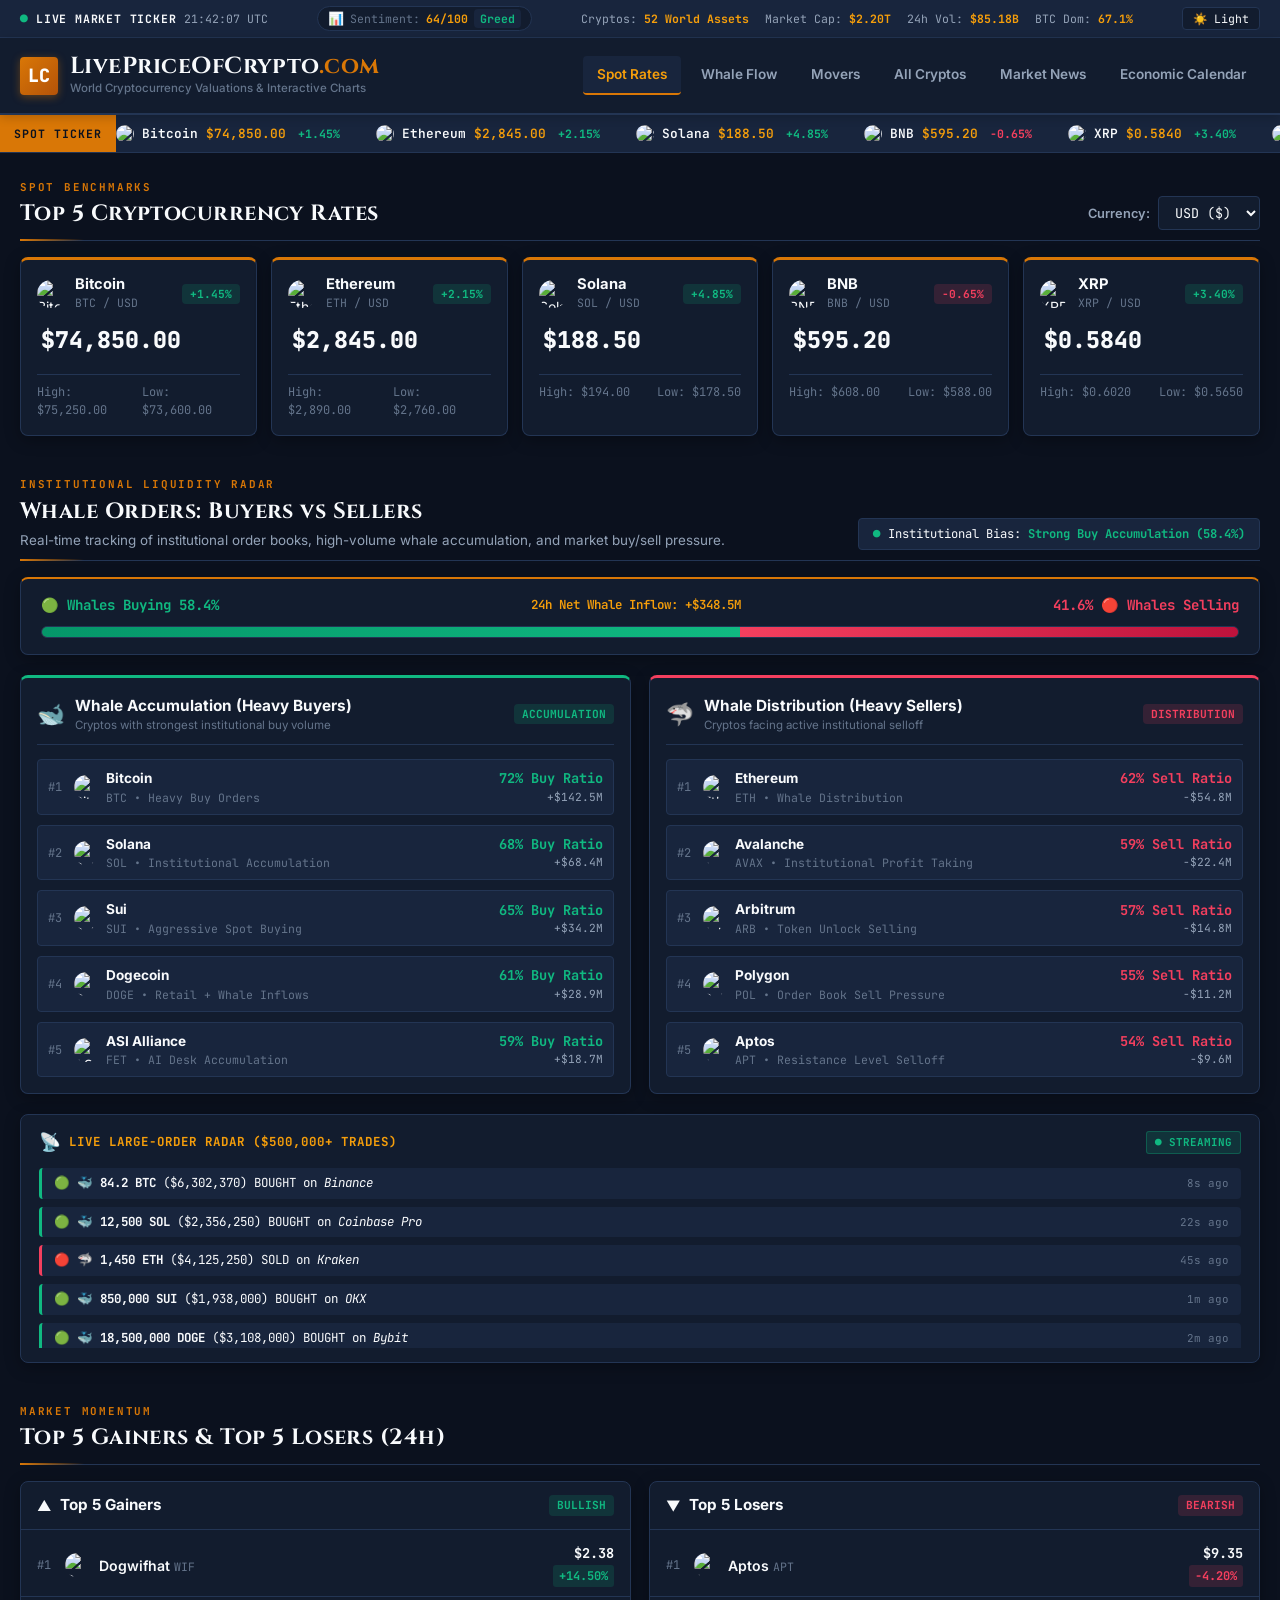
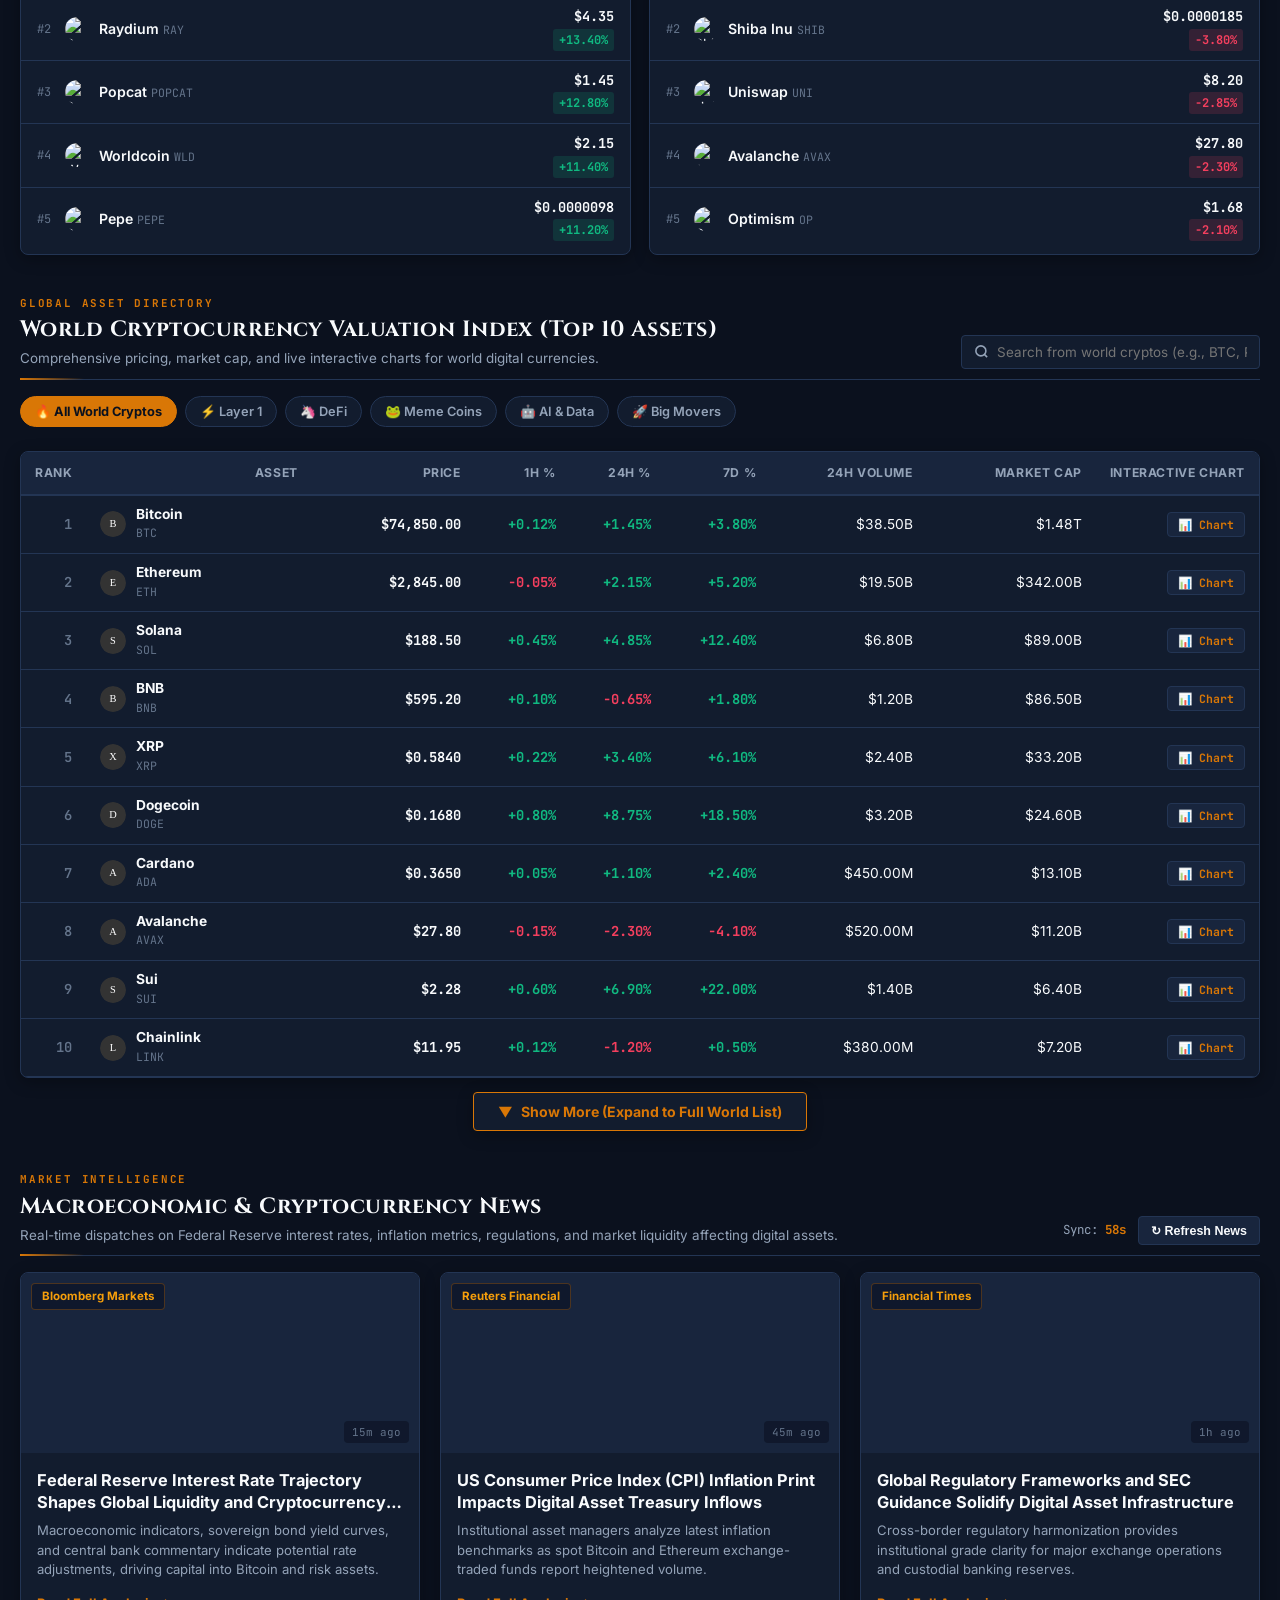
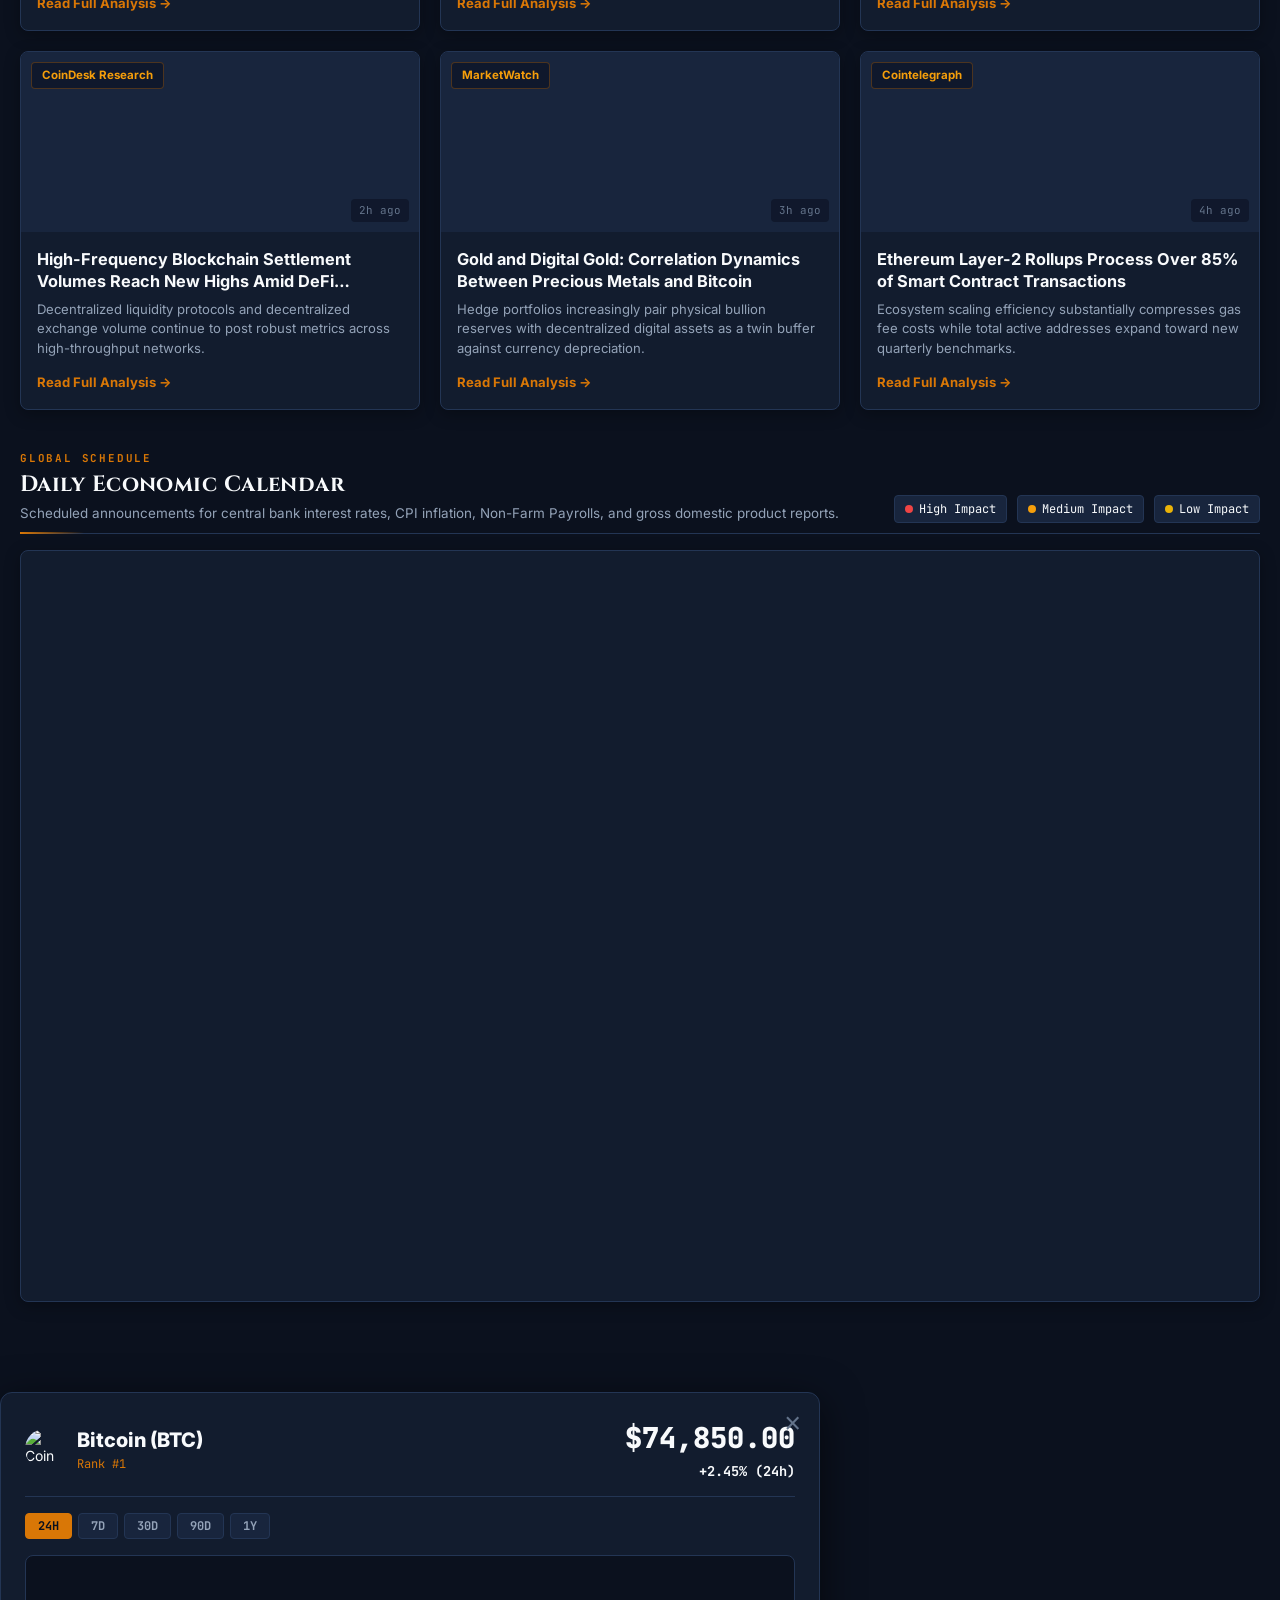
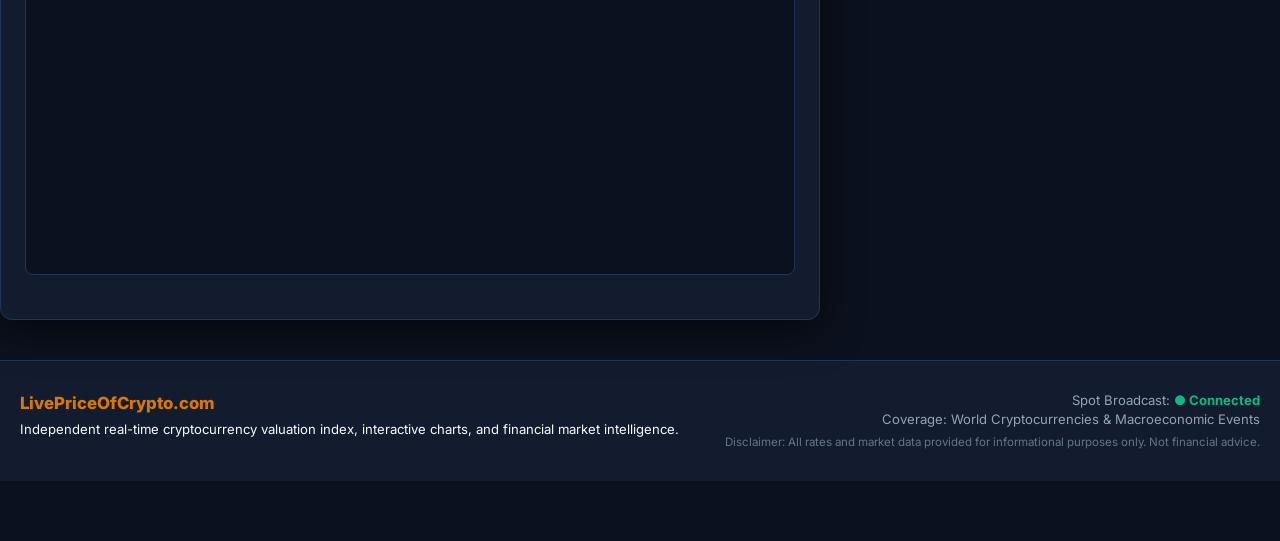
==== commit db52b1e1: "Add files via upload" ====
--- a/index.html
+++ b/index.html
@@ -2,16 +2,33 @@
 <html lang="en">
 <head>
     <meta charset="UTF-8">
-    <meta name="viewport" content="width=device-width, initial-scale=1.0">
-    <title>Live Price of Crypto | Real-Time Cryptocurrency Prices, News & Economic Calendar</title>
-    <meta name="description" content="Track live cryptocurrency prices, spot rates for Bitcoin and Ethereum, top gainers and losers, macroeconomic news affecting crypto, and daily economic calendar.">
-    <meta name="keywords" content="crypto prices, live crypto, bitcoin spot price, ethereum price, economic calendar, crypto market news, top gainers">
+    <meta name="viewport" content="width=device-width, initial-scale=1.0, maximum-scale=1.0, user-scalable=no">
+    <title>Live Price of Crypto | Real-Time Cryptocurrency Prices, Charts, News & Calendar</title>
+    <meta name="description" content="Track all world cryptocurrencies live with interactive charts, spot rates for Bitcoin and Ethereum, mobile-optimized top 5 cards, top gainers, and breaking news.">
+    <meta name="keywords" content="crypto prices, live crypto, bitcoin chart, ethereum price, crypto interactive chart, world crypto list, top gainers, crypto news">
     <link rel="canonical" href="https://livepriceofcrypto.com">
     <link rel="preconnect" href="https://fonts.googleapis.com">
     <link rel="preconnect" href="https://fonts.gstatic.com" crossorigin>
-    <link href="https://fonts.googleapis.com/css2?family=Inter:wght@400;500;600;700;800&family=JetBrains+Mono:wght@400;500;600;700&display=swap" rel="stylesheet">
+    <link href="https://fonts.googleapis.com/css2?family=Cinzel:wght@600;700;800&family=Inter:wght@400;500;600;700;800;900&family=JetBrains+Mono:wght@400;500;600;700&family=Playfair+Display:ital,wght@0,600;0,700;0,900;1,400&display=swap" rel="stylesheet">
     <link rel="stylesheet" href="style.css">
     <link rel="icon" type="image/svg+xml" href="data:image/svg+xml,<svg xmlns='http://www.w3.org/2000/svg' viewBox='0 0 100 100'><text y='.9em' font-size='90'>🪙</text></svg>">
+    <!-- Structured Data for Google Webmaster / Search Console Instant Indexing -->
+    <script type="application/ld+json">
+    {
+      "@context": "https://schema.org",
+      "@type": "WebApplication",
+      "name": "Live Price Of Crypto",
+      "url": "https://livepriceofcrypto.com",
+      "applicationCategory": "FinanceApplication",
+      "operatingSystem": "All",
+      "description": "Real-time world cryptocurrency valuations, interactive multi-timeframe charts, whale order flow buyers vs sellers tracking, macroeconomic news, and daily economic calendar.",
+      "offers": {
+        "@type": "Offer",
+        "price": "0",
+        "priceCurrency": "USD"
+      }
+    }
+    </script>
 </head>
 <body data-theme="gold-dark">
 
@@ -23,11 +40,20 @@
                 <span class="market-status-text">LIVE MARKET TICKER</span>
                 <span class="market-clock" id="liveClock">00:00:00 UTC</span>
             </div>
+
+            <!-- Engaging Fear & Greed Index Widget -->
+            <div class="fear-greed-pill" id="fngWidget" title="Crypto Market Sentiment Index (0-100)">
+                <span class="fng-icon">📊</span>
+                <span class="fng-label">Sentiment:</span>
+                <strong class="fng-val" id="fngValue">--</strong>
+                <span class="fng-tag" id="fngClassification">Neutral</span>
+            </div>
+
             <div class="top-market-metrics" id="globalStats">
                 <span>Cryptos: <strong id="totalCryptos">--</strong></span>
                 <span>Market Cap: <strong id="totalMarketCap">--</strong></span>
-                <span>24h Volume: <strong id="totalVolume">--</strong></span>
-                <span>BTC Dominance: <strong id="btcDominance">--</strong></span>
+                <span>24h Vol: <strong id="totalVolume">--</strong></span>
+                <span>BTC Dom: <strong id="btcDominance">--</strong></span>
             </div>
             <div class="top-market-right">
                 <button class="theme-toggle-btn" id="themeToggle" title="Toggle Light / Dark Mode">
@@ -37,7 +63,7 @@
         </div>
     </div>
 
-    <!-- Main Navigation Header (livepriceofgold.com Style) -->
+    <!-- Main Navigation Header -->
     <header class="main-header">
         <div class="container header-inner">
             <div class="site-branding">
@@ -45,14 +71,15 @@
                     <div class="brand-icon">LC</div>
                     <div>
                         <h1 class="brand-name">LivePriceOfCrypto<span class="brand-tld">.com</span></h1>
-                        <span class="brand-sub">Real-Time Cryptocurrency Valuations & Financial Intelligence</span>
+                        <span class="brand-sub">World Cryptocurrency Valuations & Interactive Charts</span>
                     </div>
                 </a>
             </div>
             <nav class="header-nav">
                 <a href="#sectionSpot" class="nav-link active">Spot Rates</a>
-                <a href="#sectionGainersLosers" class="nav-link">Gainers & Losers</a>
-                <a href="#sectionPrices" class="nav-link">Market Board</a>
+                <a href="#sectionOrderFlow" class="nav-link">Whale Flow</a>
+                <a href="#sectionGainersLosers" class="nav-link">Movers</a>
+                <a href="#sectionPrices" class="nav-link">All Cryptos</a>
                 <a href="#sectionNews" class="nav-link">Market News</a>
                 <a href="#sectionCalendar" class="nav-link">Economic Calendar</a>
             </nav>
@@ -70,12 +97,12 @@
     <!-- Main Content Area -->
     <main class="container page-content">
 
-        <!-- 1. SPOT CRYPTO RATES (Top 5 Majors Highlighted - Bitcoin, Ethereum, Solana, BNB, XRP) -->
+        <!-- 1. SPOT CRYPTO RATES (Top 5 Majors - Mobile Compact Small Boxes) -->
         <section class="market-section" id="sectionSpot">
             <div class="section-header">
                 <div class="section-title-wrap">
-                    <span class="section-category">SPOT VALUATIONS</span>
-                    <h2 class="section-title-text">Major Cryptocurrency Spot Prices</h2>
+                    <span class="section-category">SPOT BENCHMARKS</span>
+                    <h2 class="section-title-text">Top 5 Cryptocurrency Rates</h2>
                 </div>
                 <div class="currency-selector-wrap">
                     <label for="currencySelect" class="currency-label">Currency:</label>
@@ -90,7 +117,7 @@
                 </div>
             </div>
 
-            <!-- Top 5 Highlight Spot Cards -->
+            <!-- Top 5 Highlight Spot Cards: Large on desktop, small compact swipeable boxes on mobile -->
             <div class="spot-cards-grid" id="majorCoinsGrid">
                 <div class="spot-card-skeleton"><div class="spinner"></div></div>
                 <div class="spot-card-skeleton"><div class="spinner"></div></div>
@@ -100,12 +127,99 @@
             </div>
         </section>
 
-        <!-- 2. TOP 5 GAINERS & TOP 5 LOSERS (24H MOMENTUM) -->
+        <!-- 2. WHALE & INSTITUTIONAL ORDER FLOW (Live Buyers vs Sellers) -->
+        <section class="market-section" id="sectionOrderFlow">
+            <div class="section-header">
+                <div class="section-title-wrap">
+                    <span class="section-category">INSTITUTIONAL LIQUIDITY RADAR</span>
+                    <h2 class="section-title-text">Whale Orders: Buyers vs Sellers</h2>
+                    <p class="section-subtitle">Real-time tracking of institutional order books, high-volume whale accumulation, and market buy/sell pressure.</p>
+                </div>
+                <div class="flow-net-badge">
+                    <span class="flow-dot pulse">●</span>
+                    <span id="netBiasText">Institutional Bias: <strong style="color:var(--green)">Strong Buy Accumulation (58.4%)</strong></span>
+                </div>
+            </div>
+
+            <!-- Global Buy vs Sell Pressure Meter -->
+            <div class="order-pressure-card">
+                <div class="pressure-meter-header">
+                    <div class="pressure-label buyers">
+                        <span class="pressure-name">🟢 Whales Buying</span>
+                        <strong class="pressure-pct" id="globalBuyerPct">58.4%</strong>
+                    </div>
+                    <div class="pressure-mid-stats">
+                        <span class="pressure-vol" id="whaleInflowVol">24h Net Whale Inflow: +$348.5M</span>
+                    </div>
+                    <div class="pressure-label sellers">
+                        <strong class="pressure-pct" id="globalSellerPct">41.6%</strong>
+                        <span class="pressure-name">🔴 Whales Selling</span>
+                    </div>
+                </div>
+                <div class="pressure-bar-track">
+                    <div class="pressure-bar-fill-buy" id="pressureBarBuy" style="width: 58.4%;"></div>
+                    <div class="pressure-bar-fill-sell" id="pressureBarSell" style="width: 41.6%;"></div>
+                </div>
+            </div>
+
+            <!-- Two-Column Order Flow Grid: Heavy Buyers vs Heavy Sellers -->
+            <div class="orderflow-grid">
+                <!-- Top Buying / Accumulation Cryptos -->
+                <div class="orderflow-card buy-flow-card">
+                    <div class="orderflow-header">
+                        <div class="flow-header-left">
+                            <span class="flow-icon">🐋</span>
+                            <div>
+                                <h3 class="flow-title">Whale Accumulation (Heavy Buyers)</h3>
+                                <span class="flow-desc">Cryptos with strongest institutional buy volume</span>
+                            </div>
+                        </div>
+                        <span class="trend-badge bullish">ACCUMULATION</span>
+                    </div>
+                    <div class="orderflow-list" id="whaleBuyersList">
+                        <div class="loading"><div class="spinner"></div></div>
+                    </div>
+                </div>
+
+                <!-- Top Selling / Distribution Cryptos -->
+                <div class="orderflow-card sell-flow-card">
+                    <div class="orderflow-header">
+                        <div class="flow-header-left">
+                            <span class="flow-icon">🦈</span>
+                            <div>
+                                <h3 class="flow-title">Whale Distribution (Heavy Sellers)</h3>
+                                <span class="flow-desc">Cryptos facing active institutional selloff</span>
+                            </div>
+                        </div>
+                        <span class="trend-badge bearish">DISTRIBUTION</span>
+                    </div>
+                    <div class="orderflow-list" id="whaleSellersList">
+                        <div class="loading"><div class="spinner"></div></div>
+                    </div>
+                </div>
+            </div>
+
+            <!-- Live Tick-by-Tick Large Whale Alert Stream -->
+            <div class="whale-alerts-box">
+                <div class="whale-alerts-header">
+                    <div class="whale-radar-title-wrap">
+                        <span class="whale-radar-icon">📡</span>
+                        <span class="whale-radar-title">LIVE LARGE-ORDER RADAR ($500,000+ TRADES)</span>
+                    </div>
+                    <span class="whale-radar-badge">● STREAMING</span>
+                </div>
+                <div class="whale-trades-stream" id="whaleTradesStream">
+                    <!-- Populated dynamically with live real-time trades -->
+                </div>
+            </div>
+        </section>
+
+        <!-- 3. TOP 5 GAINERS & TOP 5 LOSERS (24H MOMENTUM) -->
         <section class="market-section" id="sectionGainersLosers">
             <div class="section-header">
                 <div class="section-title-wrap">
                     <span class="section-category">MARKET MOMENTUM</span>
-                    <h2 class="section-title-text">Top Gainers & Losers (24h)</h2>
+                    <h2 class="section-title-text">Top 5 Gainers & Top 5 Losers (24h)</h2>
                 </div>
             </div>
 
@@ -136,19 +250,30 @@
             </div>
         </section>
 
-        <!-- 3. CRYPTOCURRENCY MARKET BOARD (Top 10 Default + Show More Button) -->
+        <!-- 3. ALL WORLD CRYPTOCURRENCIES (With Category Filters & Interactive Charts for ALL coins) -->
         <section class="market-section" id="sectionPrices">
             <div class="section-header">
                 <div class="section-title-wrap">
-                    <span class="section-category">VALUATION INDEX</span>
-                    <h2 class="section-title-text">Cryptocurrency Valuation Board (<span id="tableCountBadge">Top 10 Assets</span>)</h2>
+                    <span class="section-category">GLOBAL ASSET DIRECTORY</span>
+                    <h2 class="section-title-text">World Cryptocurrency Valuation Index (<span id="tableCountBadge">Top 10 Assets</span>)</h2>
+                    <p class="section-subtitle">Comprehensive pricing, market cap, and live interactive charts for world digital currencies.</p>
                 </div>
                 <div class="search-filter-wrap">
                     <div class="table-search-input">
                         <svg width="15" height="15" viewBox="0 0 24 24" fill="none" stroke="currentColor" stroke-width="2.5"><circle cx="11" cy="11" r="8"/><path d="M21 21l-4.35-4.35"/></svg>
-                        <input type="text" id="searchInput" placeholder="Search asset name or symbol..." autocomplete="off">
-                    </div>
-                </div>
+                        <input type="text" id="searchInput" placeholder="Search from world cryptos (e.g., BTC, PEPE, SUI)..." autocomplete="off">
+                    </div>
+                </div>
+            </div>
+
+            <!-- Category Pills Bar (Highly Engaging!) -->
+            <div class="category-pills-bar">
+                <button class="cat-pill active" data-category="all">🔥 All World Cryptos</button>
+                <button class="cat-pill" data-category="l1">⚡ Layer 1</button>
+                <button class="cat-pill" data-category="defi">🦄 DeFi</button>
+                <button class="cat-pill" data-category="meme">🐸 Meme Coins</button>
+                <button class="cat-pill" data-category="ai">🤖 AI & Data</button>
+                <button class="cat-pill" data-category="gainers">🚀 Big Movers</button>
             </div>
 
             <!-- Table Container -->
@@ -164,7 +289,7 @@
                             <th class="th-change sortable" data-sort="price_change_percentage_7d_in_currency">7d %</th>
                             <th class="th-volume sortable" data-sort="total_volume">24h Volume</th>
                             <th class="th-mcap sortable" data-sort="market_cap">Market Cap</th>
-                            <th class="th-sparkline">7D Trend</th>
+                            <th class="th-sparkline">Interactive Chart</th>
                         </tr>
                     </thead>
                     <tbody id="tableBody">
@@ -174,7 +299,7 @@
 
             <div class="loading" id="loading">
                 <div class="spinner"></div>
-                <p>Syncing market data...</p>
+                <p>Syncing world market data...</p>
             </div>
 
             <div class="error-state" id="errorState" style="display:none;">
@@ -186,18 +311,18 @@
             <div class="table-expand-bar">
                 <button class="btn-expand-table" id="btnToggleExpand">
                     <span id="expandBtnIcon">▼</span>
-                    <span id="expandBtnText">Show More (Expand to Top 100 Assets)</span>
+                    <span id="expandBtnText">Show More (Expand to Full World List)</span>
                 </button>
             </div>
         </section>
 
-        <!-- 4. MACRO & MARKET NEWS (Images on Every Card + Internal Article Page Redirect) -->
+        <!-- 4. MACRO & MARKET NEWS (Images on Every Card + In-Site Article Page Redirect) -->
         <section class="market-section" id="sectionNews">
             <div class="section-header">
                 <div class="section-title-wrap">
                     <span class="section-category">MARKET INTELLIGENCE</span>
                     <h2 class="section-title-text">Macroeconomic & Cryptocurrency News</h2>
-                    <p class="section-subtitle">Real-time reports on global interest rates, inflation data, regulations, and market liquidity affecting digital assets.</p>
+                    <p class="section-subtitle">Real-time dispatches on Federal Reserve interest rates, inflation metrics, regulations, and market liquidity affecting digital assets.</p>
                 </div>
                 <div class="news-refresh-box">
                     <span class="refresh-countdown">Sync: <strong id="newsTimer">60s</strong></span>
@@ -238,24 +363,84 @@
 
     </main>
 
-    <!-- Coin Detail Modal -->
-    <div class="modal-overlay" id="modalOverlay">
-        <div class="modal market-modal" id="coinModal">
-            <button class="modal-close" id="modalClose">&times;</button>
-            <div class="modal-content" id="modalContent"></div>
+    <!-- INTERACTIVE CHART & DETAIL MODAL (Opens for ANY coin!) -->
+    <div class="modal-overlay" id="chartModalOverlay">
+        <div class="modal chart-modal-box" id="chartModal">
+            <button class="modal-close" id="chartModalClose">&times;</button>
+            <div class="chart-modal-header" id="chartModalHeader">
+                <div class="chart-modal-coin">
+                    <img id="modalCoinImg" src="" alt="Coin">
+                    <div>
+                        <div class="chart-modal-title"><span id="modalCoinName">Bitcoin</span> (<span id="modalCoinSymbol">BTC</span>)</div>
+                        <div class="chart-modal-rank" id="modalCoinRank">Rank #1</div>
+                    </div>
+                </div>
+                <div class="chart-modal-price-wrap">
+                    <div class="chart-modal-price" id="modalCoinPrice">$74,850.00</div>
+                    <span class="chart-modal-change" id="modalCoinChange">+2.45% (24h)</span>
+                </div>
+            </div>
+
+            <!-- Timeframe Selector -->
+            <div class="chart-timeframe-bar">
+                <button class="tf-btn active" data-tf="24h">24H</button>
+                <button class="tf-btn" data-tf="7d">7D</button>
+                <button class="tf-btn" data-tf="30d">30D</button>
+                <button class="tf-btn" data-tf="90d">90D</button>
+                <button class="tf-btn" data-tf="1y">1Y</button>
+            </div>
+
+            <!-- Interactive Canvas Chart Area -->
+            <div class="interactive-chart-canvas-wrap">
+                <canvas id="modalInteractiveCanvas" width="800" height="320"></canvas>
+                <div class="chart-crosshair-tooltip" id="chartTooltip" style="display:none;"></div>
+            </div>
+
+            <!-- Coin Market Data Grid -->
+            <div class="modal-stats" id="modalStatsGrid">
+                <!-- Dynamically populated -->
+            </div>
         </div>
     </div>
 
-    <!-- Main Footer (livepriceofgold.com Style) -->
+    <!-- Mobile Bottom Floating Quick Navigation Bar -->
+    <div class="mobile-bottom-bar">
+        <a href="#sectionSpot" class="mobile-nav-btn active">
+            <span class="mob-icon">⭐</span>
+            <span>Top 5</span>
+        </a>
+        <a href="#sectionOrderFlow" class="mobile-nav-btn">
+            <span class="mob-icon">🐋</span>
+            <span>Whales</span>
+        </a>
+        <a href="#sectionGainersLosers" class="mobile-nav-btn">
+            <span class="mob-icon">🚀</span>
+            <span>Movers</span>
+        </a>
+        <a href="#sectionPrices" class="mobile-nav-btn">
+            <span class="mob-icon">📊</span>
+            <span>Market</span>
+        </a>
+        <a href="#sectionNews" class="mobile-nav-btn">
+            <span class="mob-icon">📰</span>
+            <span>News</span>
+        </a>
+        <a href="#sectionCalendar" class="mobile-nav-btn">
+            <span class="mob-icon">📅</span>
+            <span>Calendar</span>
+        </a>
+    </div>
+
+    <!-- Main Footer -->
     <footer class="main-footer">
         <div class="container footer-inner">
             <div class="footer-info">
                 <h4 class="footer-brand">LivePriceOfCrypto.com</h4>
-                <p>Independent real-time cryptocurrency valuation index, daily economic calendar, and financial market intelligence.</p>
+                <p>Independent real-time cryptocurrency valuation index, interactive charts, and financial market intelligence.</p>
             </div>
             <div class="footer-meta">
                 <p>Spot Broadcast: <strong style="color:var(--green)">● Connected</strong></p>
-                <p>Data Partners: Global Crypto Exchanges & Financial News Feeds</p>
+                <p>Coverage: World Cryptocurrencies & Macroeconomic Events</p>
                 <p class="footer-disclaimer">Disclaimer: All rates and market data provided for informational purposes only. Not financial advice.</p>
             </div>
         </div>
--- a/style.css
+++ b/style.css
@@ -1,6 +1,9 @@
 /* ========================================================
-   LivePriceOfCrypto.com — LivePriceOfGold.com Aesthetic
-   Professional Real-Time Financial Portal & Market Terminal
+   LivePriceOfCrypto.com — Complete Modern Financial Stylesheet
+   - LivePriceOfGold.com Aesthetic
+   - Mobile-Optimized Top 5 Small Boxes & Engaging App-Like UX
+   - Category Filters & Interactive Charts for All Cryptos
+   - Fear & Greed Index Sentiment Gauge & Macro News
    ======================================================== */
 
 :root, [data-theme="gold-dark"] {
@@ -28,7 +31,7 @@
     --yellow: #eab308;
     --font-sans: 'Inter', -apple-system, BlinkMacSystemFont, sans-serif;
     --font-mono: 'JetBrains Mono', 'Courier New', monospace;
-    --font-serif: 'Merriweather', Georgia, serif;
+    --font-serif: 'Cinzel', 'Playfair Display', 'Merriweather', Georgia, serif;
     --radius-sm: 4px;
     --radius-md: 8px;
     --radius-lg: 12px;
@@ -77,6 +80,7 @@
     min-height: 100vh;
     font-size: 14px;
     transition: background-color 0.2s, color 0.2s;
+    padding-bottom: 60px; /* Space for mobile nav */
 }
 
 .container {
@@ -98,14 +102,14 @@
     display: flex;
     align-items: center;
     justify-content: space-between;
-    gap: 16px;
+    gap: 14px;
     flex-wrap: wrap;
 }
 
 .top-market-left {
     display: flex;
     align-items: center;
-    gap: 10px;
+    gap: 8px;
 }
 
 .market-status-dot {
@@ -129,6 +133,38 @@
 .market-clock {
     color: var(--text-secondary);
 }
+
+/* Fear & Greed Index Pill (High Engagement Widget!) */
+.fear-greed-pill {
+    display: inline-flex;
+    align-items: center;
+    gap: 6px;
+    background: var(--bg-card);
+    border: 1px solid var(--border);
+    padding: 2px 10px;
+    border-radius: 20px;
+    font-size: 0.72rem;
+    cursor: pointer;
+    transition: all 0.2s;
+}
+
+.fear-greed-pill:hover {
+    border-color: var(--gold);
+}
+
+.fng-icon { font-size: 0.8rem; }
+.fng-label { color: var(--text-muted); }
+.fng-val { color: var(--gold-light); font-weight: 700; }
+.fng-tag {
+    font-weight: 700;
+    padding: 1px 6px;
+    border-radius: 4px;
+    background: var(--bg-surface);
+}
+
+.fng-tag.fear { color: var(--red); background: var(--red-bg); }
+.fng-tag.greed { color: var(--green); background: var(--green-bg); }
+.fng-tag.neutral { color: var(--yellow); }
 
 .top-market-metrics {
     display: flex;
@@ -173,7 +209,7 @@
     background: var(--gold-bg);
 }
 
-/* ============= MAIN HEADER (livepriceofgold.com Style) ============= */
+/* ============= MAIN HEADER ============= */
 .main-header {
     background: var(--bg-card);
     border-bottom: 2px solid var(--border);
@@ -214,9 +250,10 @@
 }
 
 .brand-name {
-    font-size: 1.35rem;
-    font-weight: 800;
-    letter-spacing: -0.5px;
+    font-family: var(--font-serif);
+    font-size: 1.45rem;
+    font-weight: 700;
+    letter-spacing: 0.02em;
     line-height: 1.1;
     color: var(--text-primary);
 }
@@ -343,12 +380,12 @@
 
 /* ============= SECTION HEADINGS ============= */
 .page-content {
-    padding-top: 28px;
-    padding-bottom: 60px;
+    padding-top: 26px;
+    padding-bottom: 50px;
 }
 
 .market-section {
-    margin-bottom: 44px;
+    margin-bottom: 40px;
 }
 
 .section-header {
@@ -360,23 +397,35 @@
     border-bottom: 1px solid var(--border);
     padding-bottom: 10px;
     flex-wrap: wrap;
+    position: relative;
+}
+
+.section-header::after {
+    content: '';
+    position: absolute;
+    bottom: -1px;
+    left: 0;
+    width: 64px;
+    height: 2px;
+    background: linear-gradient(90deg, var(--gold), transparent);
 }
 
 .section-category {
     font-family: var(--font-mono);
-    font-size: 0.7rem;
+    font-size: 0.68rem;
     font-weight: 700;
     color: var(--gold);
-    letter-spacing: 1.5px;
+    letter-spacing: 1.8px;
     display: block;
     margin-bottom: 2px;
 }
 
 .section-title-text {
-    font-size: 1.35rem;
-    font-weight: 800;
-    color: var(--text-primary);
-    letter-spacing: -0.3px;
+    font-family: var(--font-serif);
+    font-size: 1.38rem;
+    font-weight: 700;
+    color: var(--text-primary);
+    letter-spacing: 0.02em;
 }
 
 .section-subtitle {
@@ -413,18 +462,18 @@
     border-color: var(--gold);
 }
 
-/* ============= 1. SPOT CARDS GRID (livepriceofgold.com Style) ============= */
+/* ============= 1. SPOT CARDS GRID (Desktop & Mobile-Optimized) ============= */
 .spot-cards-grid {
     display: grid;
-    grid-template-columns: repeat(auto-fit, minmax(240px, 1fr));
-    gap: 16px;
+    grid-template-columns: repeat(auto-fit, minmax(230px, 1fr));
+    gap: 14px;
 }
 
 .spot-card {
     background: var(--bg-card);
     border: 1px solid var(--border);
     border-radius: var(--radius-md);
-    padding: 18px;
+    padding: 16px;
     box-shadow: var(--shadow-card);
     transition: transform 0.2s, border-color 0.2s;
     cursor: pointer;
@@ -442,7 +491,7 @@
     display: flex;
     align-items: center;
     justify-content: space-between;
-    margin-bottom: 12px;
+    margin-bottom: 10px;
 }
 
 .spot-card-coin {
@@ -452,14 +501,14 @@
 }
 
 .spot-card-coin img {
-    width: 30px;
-    height: 30px;
+    width: 28px;
+    height: 28px;
     border-radius: 50%;
 }
 
 .spot-card-name {
     font-weight: 700;
-    font-size: 0.95rem;
+    font-size: 0.92rem;
     color: var(--text-primary);
     line-height: 1.2;
 }
@@ -474,13 +523,13 @@
     font-family: var(--font-mono);
     font-size: 0.75rem;
     font-weight: 700;
-    padding: 3px 8px;
+    padding: 2px 7px;
     border-radius: 4px;
 }
 
 .spot-card-price {
     font-family: var(--font-mono);
-    font-size: 1.55rem;
+    font-size: 1.45rem;
     font-weight: 800;
     color: var(--text-primary);
     margin-bottom: 8px;
@@ -503,7 +552,7 @@
 }
 
 .spot-card-skeleton {
-    height: 140px;
+    height: 130px;
     background: var(--bg-card);
     border: 1px solid var(--border);
     border-radius: var(--radius-md);
@@ -512,11 +561,294 @@
     justify-content: center;
 }
 
-/* ============= 2. GAINERS & LOSERS ============= */
+/* ============= 2. WHALE & INSTITUTIONAL ORDER FLOW ============= */
+.flow-net-badge {
+    display: inline-flex;
+    align-items: center;
+    gap: 8px;
+    background: var(--bg-surface);
+    border: 1px solid var(--border);
+    padding: 6px 14px;
+    border-radius: var(--radius-sm);
+    font-family: var(--font-mono);
+    font-size: 0.76rem;
+}
+
+.flow-dot.pulse {
+    color: var(--green);
+    animation: pulseDot 1.2s infinite;
+}
+
+.order-pressure-card {
+    background: var(--bg-card);
+    border: 1px solid var(--border);
+    border-top: 2px solid var(--gold);
+    border-radius: var(--radius-md);
+    padding: 16px 20px;
+    margin-bottom: 20px;
+    box-shadow: var(--shadow-card);
+}
+
+.pressure-meter-header {
+    display: flex;
+    justify-content: space-between;
+    align-items: center;
+    margin-bottom: 10px;
+    font-family: var(--font-mono);
+    flex-wrap: wrap;
+    gap: 8px;
+}
+
+.pressure-label.buyers {
+    color: var(--green);
+    font-size: 0.88rem;
+    font-weight: 700;
+}
+
+.pressure-label.sellers {
+    color: var(--red);
+    font-size: 0.88rem;
+    font-weight: 700;
+}
+
+.pressure-mid-stats {
+    font-size: 0.78rem;
+    color: var(--gold-light);
+    font-weight: 600;
+}
+
+.pressure-bar-track {
+    width: 100%;
+    height: 12px;
+    background: rgba(244, 63, 94, 0.3);
+    border-radius: 6px;
+    overflow: hidden;
+    display: flex;
+    border: 1px solid var(--border);
+}
+
+.pressure-bar-fill-buy {
+    height: 100%;
+    background: linear-gradient(90deg, #059669, #10b981);
+    transition: width 0.6s ease;
+}
+
+.pressure-bar-fill-sell {
+    height: 100%;
+    background: linear-gradient(90deg, #f43f5e, #be123c);
+    transition: width 0.6s ease;
+}
+
+.orderflow-grid {
+    display: grid;
+    grid-template-columns: repeat(2, 1fr);
+    gap: 18px;
+    margin-bottom: 20px;
+}
+
+.orderflow-card {
+    background: var(--bg-card);
+    border: 1px solid var(--border);
+    border-radius: var(--radius-md);
+    padding: 16px;
+    box-shadow: var(--shadow-card);
+}
+
+.buy-flow-card {
+    border-top: 3px solid var(--green);
+}
+
+.sell-flow-card {
+    border-top: 3px solid var(--red);
+}
+
+.orderflow-header {
+    display: flex;
+    justify-content: space-between;
+    align-items: center;
+    margin-bottom: 14px;
+    padding-bottom: 10px;
+    border-bottom: 1px solid var(--border);
+}
+
+.flow-header-left {
+    display: flex;
+    align-items: center;
+    gap: 10px;
+}
+
+.flow-icon {
+    font-size: 1.4rem;
+}
+
+.flow-title {
+    font-size: 0.96rem;
+    font-weight: 700;
+    color: var(--text-primary);
+}
+
+.flow-desc {
+    font-size: 0.72rem;
+    color: var(--text-muted);
+    display: block;
+}
+
+.orderflow-list {
+    display: flex;
+    flex-direction: column;
+    gap: 10px;
+}
+
+.flow-row {
+    display: flex;
+    align-items: center;
+    justify-content: space-between;
+    padding: 8px 10px;
+    background: var(--bg-surface);
+    border-radius: var(--radius-sm);
+    border: 1px solid var(--border);
+    transition: transform 0.15s, border-color 0.15s;
+    cursor: pointer;
+}
+
+.flow-row:hover {
+    transform: translateX(3px);
+    border-color: var(--gold);
+}
+
+.flow-coin-info {
+    display: flex;
+    align-items: center;
+    gap: 8px;
+}
+
+.flow-coin-img {
+    width: 24px;
+    height: 24px;
+    border-radius: 50%;
+}
+
+.flow-coin-name {
+    font-weight: 700;
+    font-size: 0.85rem;
+    color: var(--text-primary);
+}
+
+.flow-coin-symbol {
+    font-family: var(--font-mono);
+    font-size: 0.72rem;
+    color: var(--text-muted);
+}
+
+.flow-stats-right {
+    text-align: right;
+    font-family: var(--font-mono);
+}
+
+.flow-ratio {
+    font-size: 0.85rem;
+    font-weight: 700;
+}
+
+.flow-vol {
+    font-size: 0.7rem;
+    color: var(--text-secondary);
+}
+
+/* Whale Alert Radar Box */
+.whale-alerts-box {
+    background: var(--bg-card);
+    border: 1px solid var(--border);
+    border-radius: var(--radius-md);
+    padding: 14px 18px;
+    box-shadow: var(--shadow-card);
+}
+
+.whale-alerts-header {
+    display: flex;
+    align-items: center;
+    justify-content: space-between;
+    margin-bottom: 12px;
+    font-family: var(--font-mono);
+}
+
+.whale-radar-title-wrap {
+    display: flex;
+    align-items: center;
+    gap: 8px;
+}
+
+.whale-radar-icon {
+    font-size: 1.1rem;
+    animation: radarBlink 2s infinite;
+}
+
+@keyframes radarBlink {
+    0%, 100% { opacity: 1; }
+    50% { opacity: 0.4; }
+}
+
+.whale-radar-title {
+    font-size: 0.78rem;
+    font-weight: 700;
+    color: var(--gold-light);
+    letter-spacing: 1px;
+}
+
+.whale-radar-badge {
+    font-size: 0.68rem;
+    font-weight: 700;
+    color: var(--green);
+    background: var(--green-bg);
+    padding: 2px 8px;
+    border-radius: 3px;
+    border: 1px solid rgba(16, 185, 129, 0.3);
+}
+
+.whale-trades-stream {
+    display: flex;
+    flex-direction: column;
+    gap: 8px;
+    max-height: 180px;
+    overflow-y: auto;
+}
+
+.whale-trade-item {
+    display: flex;
+    align-items: center;
+    justify-content: space-between;
+    padding: 6px 12px;
+    background: var(--bg-surface);
+    border-radius: var(--radius-sm);
+    border-left: 3px solid var(--gold);
+    font-family: var(--font-mono);
+    font-size: 0.78rem;
+    animation: fadeInTrade 0.4s ease;
+}
+
+@keyframes fadeInTrade {
+    from { opacity: 0; transform: translateY(-6px); }
+    to { opacity: 1; transform: translateY(0); }
+}
+
+.whale-trade-item.buy {
+    border-left-color: var(--green);
+}
+
+.whale-trade-item.sell {
+    border-left-color: var(--red);
+}
+
+.trade-time {
+    color: var(--text-muted);
+    font-size: 0.68rem;
+}
+
+/* ============= 3. GAINERS & LOSERS ============= */
 .gainers-losers-layout {
     display: grid;
     grid-template-columns: 1fr 1fr;
-    gap: 20px;
+    gap: 18px;
 }
 
 .momentum-box {
@@ -531,7 +863,7 @@
     display: flex;
     align-items: center;
     justify-content: space-between;
-    padding: 14px 18px;
+    padding: 12px 16px;
     border-bottom: 1px solid var(--border);
 }
 
@@ -543,7 +875,7 @@
 }
 
 .momentum-icon {
-    font-size: 1rem;
+    font-size: 0.9rem;
 }
 
 .trend-badge {
@@ -565,14 +897,14 @@
 }
 
 .momentum-list {
-    padding: 6px 0;
+    padding: 4px 0;
 }
 
 .momentum-row {
     display: flex;
     align-items: center;
     justify-content: space-between;
-    padding: 10px 18px;
+    padding: 9px 16px;
     border-bottom: 1px solid var(--border);
     transition: background 0.15s;
     cursor: pointer;
@@ -638,7 +970,42 @@
     margin-top: 2px;
 }
 
-/* ============= 3. DATA TABLE ============= */
+/* ============= 3. CATEGORY PILLS & DATA TABLE ============= */
+.category-pills-bar {
+    display: flex;
+    gap: 8px;
+    overflow-x: auto;
+    padding-bottom: 12px;
+    margin-bottom: 12px;
+}
+
+.cat-pill {
+    background: var(--bg-card);
+    border: 1px solid var(--border);
+    color: var(--text-secondary);
+    font-family: var(--font-sans);
+    font-size: 0.8rem;
+    font-weight: 600;
+    padding: 7px 14px;
+    border-radius: 20px;
+    cursor: pointer;
+    transition: all 0.2s;
+    white-space: nowrap;
+}
+
+.cat-pill:hover {
+    color: var(--text-primary);
+    border-color: var(--gold);
+    background: var(--bg-surface);
+}
+
+.cat-pill.active {
+    background: var(--gold);
+    color: #0b111e;
+    font-weight: 700;
+    border-color: var(--gold);
+}
+
 .search-filter-wrap {
     display: flex;
     align-items: center;
@@ -663,7 +1030,7 @@
     color: var(--text-primary);
     font-family: inherit;
     font-size: 0.84rem;
-    min-width: 220px;
+    min-width: 250px;
 }
 
 .data-table-container {
@@ -714,7 +1081,7 @@
 .th-change { min-width: 75px; }
 .th-volume { min-width: 125px; }
 .th-mcap { min-width: 135px; }
-.th-sparkline { width: 120px; text-align: center; }
+.th-sparkline { width: 140px; text-align: center; }
 
 .market-data-table tbody tr {
     border-bottom: 1px solid var(--border);
@@ -787,6 +1154,31 @@
 .change-positive { color: var(--green); font-weight: 700; font-family: var(--font-mono); }
 .change-negative { color: var(--red); font-weight: 700; font-family: var(--font-mono); }
 .change-neutral { color: var(--text-muted); font-family: var(--font-mono); }
+
+/* Interactive Chart Sparkline Button */
+.chart-cell-action {
+    display: inline-flex;
+    align-items: center;
+    gap: 6px;
+}
+
+.btn-open-chart {
+    background: var(--bg-surface);
+    border: 1px solid var(--border);
+    color: var(--gold);
+    font-family: var(--font-mono);
+    font-size: 0.7rem;
+    font-weight: 700;
+    padding: 3px 8px;
+    border-radius: 4px;
+    cursor: pointer;
+    transition: all 0.2s;
+}
+
+.btn-open-chart:hover {
+    background: var(--gold);
+    color: #0b111e;
+}
 
 /* Expand Button */
 .table-expand-bar {
@@ -1003,460 +1395,174 @@
     box-shadow: var(--shadow-card);
 }
 
-/* ============= ARTICLE READER PAGE (article.html) ============= */
-.article-container {
-    padding-top: 24px;
-    padding-bottom: 60px;
-}
-
-.article-breadcrumb {
-    font-size: 0.82rem;
-    color: var(--text-muted);
-    margin-bottom: 20px;
-}
-
-.article-breadcrumb a {
-    color: var(--gold);
-    text-decoration: none;
-}
-
-.article-breadcrumb a:hover {
-    text-decoration: underline;
-}
-
-.article-breadcrumb span {
-    margin: 0 6px;
-}
-
-.article-layout {
-    display: grid;
-    grid-template-columns: 1fr 340px;
-    gap: 32px;
-}
-
-.article-main {
+/* ============= INTERACTIVE CHART MODAL (FOR ALL CRYPTOS) ============= */
+.chart-modal-box {
     background: var(--bg-card);
     border: 1px solid var(--border);
     border-radius: var(--radius-lg);
-    padding: 32px;
-    box-shadow: var(--shadow-card);
-}
-
-.article-meta-header {
-    display: flex;
-    align-items: center;
-    gap: 12px;
-    font-family: var(--font-mono);
-    font-size: 0.75rem;
-    color: var(--text-muted);
-    margin-bottom: 12px;
-    flex-wrap: wrap;
-}
-
-.article-category-badge {
-    background: var(--gold-bg);
-    color: var(--gold);
-    border: 1px solid var(--gold);
-    padding: 2px 8px;
-    border-radius: 4px;
-    font-weight: 700;
-}
-
-.article-headline {
-    font-size: clamp(1.8rem, 3.5vw, 2.4rem);
-    font-weight: 800;
-    line-height: 1.25;
-    color: var(--text-primary);
-    margin-bottom: 18px;
-}
-
-.article-author-bar {
-    display: flex;
-    align-items: center;
-    gap: 12px;
-    padding-bottom: 18px;
-    border-bottom: 1px solid var(--border);
-    margin-bottom: 22px;
-}
-
-.author-avatar {
-    width: 42px;
-    height: 42px;
-    background: var(--bg-surface);
-    border: 1px solid var(--border);
-    border-radius: 50%;
-    display: flex;
-    align-items: center;
-    justify-content: center;
-    font-size: 1.2rem;
-}
-
-.author-name {
-    font-weight: 700;
-    font-size: 0.95rem;
-    color: var(--text-primary);
-}
-
-.author-title {
-    font-size: 0.75rem;
-    color: var(--text-muted);
-}
-
-.article-hero-wrap {
-    margin-bottom: 24px;
-    border-radius: var(--radius-md);
-    overflow: hidden;
-    border: 1px solid var(--border);
-}
-
-.article-hero-img {
+    max-width: 820px;
     width: 100%;
-    height: 380px;
-    object-fit: cover;
-}
-
-.article-hero-caption {
-    padding: 8px 14px;
-    font-size: 0.75rem;
-    color: var(--text-muted);
-    background: var(--bg-surface);
-    font-style: italic;
-}
-
-.executive-summary-box {
-    background: var(--bg-surface);
-    border-left: 4px solid var(--gold);
-    padding: 18px 22px;
-    border-radius: 0 var(--radius-md) var(--radius-md) 0;
-    margin-bottom: 28px;
-}
-
-.summary-header {
-    display: flex;
-    align-items: center;
-    gap: 8px;
-    margin-bottom: 8px;
-}
-
-.summary-header h3 {
-    font-size: 1rem;
-    font-weight: 700;
-    color: var(--gold-light);
-}
-
-.executive-summary-box p {
-    font-size: 0.95rem;
-    line-height: 1.6;
-    color: var(--text-primary);
-    font-weight: 500;
-}
-
-.article-body-content {
-    font-family: var(--font-serif);
-    font-size: 1.05rem;
-    line-height: 1.8;
-    color: var(--text-primary);
-    margin-bottom: 32px;
-}
-
-.article-lead {
-    font-size: 1.15rem;
-    font-weight: 600;
-    color: var(--gold-light);
-    margin-bottom: 18px;
-}
-
-.market-impact-section {
-    background: var(--bg-surface);
-    border: 1px solid var(--border);
-    border-radius: var(--radius-md);
-    padding: 24px;
-    margin-bottom: 28px;
-}
-
-.impact-title {
-    font-size: 1.1rem;
-    font-weight: 800;
-    margin-bottom: 16px;
-    color: var(--text-primary);
-}
-
-.impact-grid {
-    display: grid;
-    grid-template-columns: 1fr 1fr;
-    gap: 16px;
-}
-
-.impact-card {
-    background: var(--bg-card);
-    border: 1px solid var(--border);
-    padding: 16px;
-    border-radius: var(--radius-sm);
-}
-
-.impact-card-head {
-    display: flex;
-    align-items: center;
-    gap: 10px;
-    margin-bottom: 8px;
-}
-
-.impact-card-head h4 {
-    font-size: 0.95rem;
-    font-weight: 700;
-}
-
-.impact-badge {
-    font-family: var(--font-mono);
-    font-size: 0.68rem;
-    font-weight: 700;
-    padding: 2px 6px;
-    border-radius: 3px;
-}
-
-.impact-badge.bullish { background: var(--green-bg); color: var(--green); }
-.impact-badge.neutral { background: var(--gold-bg); color: var(--gold); }
-
-.impact-card p {
-    font-size: 0.85rem;
-    color: var(--text-secondary);
-    line-height: 1.5;
-}
-
-.key-takeaways-card {
-    background: var(--bg-surface);
-    border: 1px solid var(--border);
-    border-radius: var(--radius-md);
-    padding: 24px;
-    margin-bottom: 28px;
-}
-
-.key-takeaways-card h4 {
-    font-size: 1.05rem;
-    font-weight: 700;
-    margin-bottom: 14px;
-    color: var(--gold-light);
-}
-
-.takeaways-list {
-    padding-left: 20px;
-    font-size: 0.92rem;
-    color: var(--text-primary);
-    line-height: 1.8;
-}
-
-.source-attribution-card {
-    display: flex;
-    align-items: center;
-    justify-content: space-between;
-    padding: 16px 20px;
-    background: var(--bg-surface);
-    border: 1px dashed var(--border);
-    border-radius: var(--radius-sm);
-    margin-bottom: 28px;
-    gap: 14px;
-    flex-wrap: wrap;
-}
-
-.source-info {
-    font-size: 0.85rem;
-    color: var(--text-secondary);
-}
-
-.btn-external-source {
-    color: var(--gold);
-    font-family: var(--font-mono);
-    font-size: 0.8rem;
-    font-weight: 700;
-    text-decoration: none;
-}
-
-.btn-external-source:hover {
-    text-decoration: underline;
-}
-
-.article-bottom-nav {
-    display: flex;
-    justify-content: space-between;
-    gap: 16px;
-    border-top: 1px solid var(--border);
-    padding-top: 24px;
-    flex-wrap: wrap;
-}
-
-.btn-back-news {
-    background: var(--bg-surface);
-    color: var(--text-primary);
-    padding: 10px 18px;
-    border-radius: var(--radius-sm);
-    text-decoration: none;
-    font-weight: 600;
-    font-size: 0.85rem;
-    border: 1px solid var(--border);
-}
-
-.btn-view-prices {
-    background: var(--gold);
-    color: white;
-    padding: 10px 20px;
-    border-radius: var(--radius-sm);
-    text-decoration: none;
-    font-weight: 700;
-    font-size: 0.85rem;
-}
-
-/* Sidebar */
-.article-sidebar {
-    display: flex;
-    flex-direction: column;
-    gap: 20px;
-}
-
-.sidebar-widget {
-    background: var(--bg-card);
-    border: 1px solid var(--border);
-    border-radius: var(--radius-md);
-    padding: 20px;
-    box-shadow: var(--shadow-card);
-}
-
-.widget-head {
-    display: flex;
-    align-items: center;
-    justify-content: space-between;
-    margin-bottom: 14px;
-    border-bottom: 1px solid var(--border);
-    padding-bottom: 10px;
-}
-
-.widget-head h4 {
-    font-size: 0.95rem;
-    font-weight: 700;
-}
-
-.sidebar-spot-row {
-    display: flex;
-    justify-content: space-between;
-    padding: 8px 0;
-    border-bottom: 1px solid var(--border);
-    font-size: 0.85rem;
-}
-
-.sidebar-spot-row:last-child {
-    border-bottom: none;
-}
-
-.sidebar-spot-row strong {
-    font-family: var(--font-mono);
-    color: var(--gold-light);
-}
-
-.sidebar-view-all {
-    display: block;
-    text-align: center;
-    color: var(--gold);
-    font-size: 0.8rem;
-    font-weight: 700;
-    text-decoration: none;
-    margin-top: 12px;
-}
-
-.sidebar-text {
-    font-size: 0.82rem;
-    color: var(--text-secondary);
-    line-height: 1.5;
-    margin-bottom: 12px;
-}
-
-.sidebar-btn-cal {
-    display: block;
-    text-align: center;
-    background: var(--bg-surface);
-    color: var(--text-primary);
-    border: 1px solid var(--border);
-    padding: 8px;
-    border-radius: var(--radius-sm);
-    font-size: 0.8rem;
-    font-weight: 600;
-    text-decoration: none;
-}
-
-.sidebar-btn-cal:hover {
-    border-color: var(--gold);
-    color: var(--gold);
-}
-
-/* ============= LOADING & ERROR ============= */
-.loading {
-    display: flex;
-    flex-direction: column;
-    align-items: center;
-    justify-content: center;
-    padding: 40px 20px;
-    gap: 12px;
-    color: var(--text-muted);
-    font-size: 0.85rem;
-}
-
-.spinner {
-    width: 30px;
-    height: 30px;
-    border: 3px solid var(--border);
-    border-top-color: var(--gold);
-    border-radius: 50%;
-    animation: spin 0.8s linear infinite;
-}
-
-@keyframes spin {
-    from { transform: rotate(0deg); }
-    to { transform: rotate(360deg); }
-}
-
-.error-state {
-    text-align: center;
-    padding: 30px;
-    color: var(--red);
-}
-
-.btn-primary {
-    background: var(--gold);
-    color: white;
-    border: none;
-    padding: 8px 18px;
-    border-radius: var(--radius-sm);
-    cursor: pointer;
-    font-weight: 600;
-    margin-top: 10px;
-}
-
-/* ============= MODAL ============= */
-.modal-overlay {
-    display: none;
-    position: fixed;
-    inset: 0;
-    background: rgba(0, 0, 0, 0.75);
-    backdrop-filter: blur(4px);
-    z-index: 200;
-    align-items: center;
-    justify-content: center;
-    padding: 20px;
-}
-
-.modal-overlay.active {
-    display: flex;
-}
-
-.market-modal {
-    background: var(--bg-card);
-    border: 1px solid var(--border);
-    border-radius: var(--radius-lg);
-    max-width: 540px;
-    width: 100%;
-    max-height: 85vh;
+    max-height: 90vh;
     overflow-y: auto;
     position: relative;
     padding: 24px;
-    box-shadow: 0 10px 40px rgba(0, 0, 0, 0.5);
+    box-shadow: 0 10px 40px rgba(0, 0, 0, 0.6);
+}
+
+.chart-modal-header {
+    display: flex;
+    align-items: center;
+    justify-content: space-between;
+    margin-bottom: 16px;
+    padding-bottom: 14px;
+    border-bottom: 1px solid var(--border);
+    flex-wrap: wrap;
+    gap: 12px;
+}
+
+.chart-modal-coin {
+    display: flex;
+    align-items: center;
+    gap: 12px;
+}
+
+.chart-modal-coin img {
+    width: 40px;
+    height: 40px;
+    border-radius: 50%;
+}
+
+.chart-modal-title {
+    font-size: 1.25rem;
+    font-weight: 800;
+}
+
+.chart-modal-rank {
+    font-family: var(--font-mono);
+    font-size: 0.75rem;
+    color: var(--gold);
+}
+
+.chart-modal-price-wrap {
+    text-align: right;
+}
+
+.chart-modal-price {
+    font-family: var(--font-mono);
+    font-size: 1.8rem;
+    font-weight: 800;
+    color: var(--text-primary);
+}
+
+.chart-modal-change {
+    font-family: var(--font-mono);
+    font-size: 0.85rem;
+    font-weight: 700;
+}
+
+.chart-timeframe-bar {
+    display: flex;
+    gap: 6px;
+    margin-bottom: 16px;
+}
+
+.tf-btn {
+    background: var(--bg-surface);
+    border: 1px solid var(--border);
+    color: var(--text-secondary);
+    font-family: var(--font-mono);
+    font-size: 0.75rem;
+    font-weight: 700;
+    padding: 4px 12px;
+    border-radius: var(--radius-sm);
+    cursor: pointer;
+    transition: all 0.2s;
+}
+
+.tf-btn:hover {
+    color: var(--text-primary);
+    border-color: var(--gold);
+}
+
+.tf-btn.active {
+    background: var(--gold);
+    color: #0b111e;
+    border-color: var(--gold);
+}
+
+.interactive-chart-canvas-wrap {
+    background: var(--bg-page);
+    border: 1px solid var(--border);
+    border-radius: var(--radius-md);
+    padding: 12px;
+    margin-bottom: 20px;
+    position: relative;
+    height: 320px;
+}
+
+.interactive-chart-canvas-wrap canvas {
+    width: 100%;
+    height: 100%;
+    cursor: crosshair;
+}
+
+.chart-crosshair-tooltip {
+    position: absolute;
+    top: 14px;
+    left: 14px;
+    background: rgba(18, 28, 46, 0.94);
+    backdrop-filter: blur(8px);
+    -webkit-backdrop-filter: blur(8px);
+    border: 1px solid var(--gold);
+    border-radius: var(--radius-sm);
+    padding: 6px 12px;
+    font-family: var(--font-mono);
+    font-size: 0.75rem;
+    color: var(--text-primary);
+    pointer-events: none;
+    box-shadow: 0 4px 14px rgba(0, 0, 0, 0.4);
+    z-index: 10;
+    transition: opacity 0.15s ease;
+}
+
+.chart-crosshair-tooltip .tooltip-price {
+    font-size: 0.95rem;
+    font-weight: 700;
+    color: var(--gold-light);
+}
+
+.chart-crosshair-tooltip .tooltip-date {
+    font-size: 0.7rem;
+    color: var(--text-muted);
+}
+
+.chart-crosshair-tooltip .tooltip-change {
+    font-size: 0.72rem;
+    font-weight: 600;
+    margin-left: 6px;
+}
+
+.btn-chart-view {
+    background: var(--bg-surface);
+    border: 1px solid var(--border);
+    color: var(--gold);
+    padding: 4px 10px;
+    border-radius: var(--radius-sm);
+    font-family: var(--font-mono);
+    font-size: 0.72rem;
+    font-weight: 700;
+    cursor: pointer;
+    transition: all 0.2s ease;
+    display: inline-flex;
+    align-items: center;
+    gap: 4px;
+}
+
+.btn-chart-view:hover {
+    background: var(--gold);
+    color: #0b111e;
+    border-color: var(--gold);
+    transform: scale(1.05);
 }
 
 .modal-close {
@@ -1470,36 +1576,9 @@
     cursor: pointer;
 }
 
-.modal-header {
-    display: flex;
-    align-items: center;
-    gap: 12px;
-    margin-bottom: 16px;
-    border-bottom: 1px solid var(--border);
-    padding-bottom: 12px;
-}
-
-.modal-coin-name {
-    font-size: 1.3rem;
-    font-weight: 800;
-}
-
-.modal-coin-symbol {
-    font-family: var(--font-mono);
-    color: var(--gold);
-    font-size: 0.8rem;
-}
-
-.modal-price {
-    font-family: var(--font-mono);
-    font-size: 1.8rem;
-    font-weight: 800;
-    color: var(--text-primary);
-}
-
 .modal-stats {
     display: grid;
-    grid-template-columns: 1fr 1fr;
+    grid-template-columns: repeat(4, 1fr);
     gap: 10px;
     margin-top: 16px;
     font-family: var(--font-mono);
@@ -1524,6 +1603,39 @@
     color: var(--text-primary);
     margin-top: 2px;
 }
+
+/* ============= MOBILE BOTTOM QUICK NAVIGATION BAR (App-Like Engagement) ============= */
+.mobile-bottom-bar {
+    display: none;
+    position: fixed;
+    bottom: 0;
+    left: 0;
+    right: 0;
+    background: rgba(18, 28, 46, 0.95);
+    backdrop-filter: blur(10px);
+    -webkit-backdrop-filter: blur(10px);
+    border-top: 1px solid var(--border);
+    z-index: 150;
+    padding: 6px 0;
+    justify-content: space-around;
+}
+
+.mobile-nav-btn {
+    display: flex;
+    flex-direction: column;
+    align-items: center;
+    gap: 2px;
+    color: var(--text-secondary);
+    text-decoration: none;
+    font-size: 0.68rem;
+    font-weight: 600;
+}
+
+.mobile-nav-btn.active, .mobile-nav-btn:hover {
+    color: var(--gold);
+}
+
+.mob-icon { font-size: 1.1rem; }
 
 /* ============= FOOTER ============= */
 .main-footer {
@@ -1531,6 +1643,7 @@
     border-top: 1px solid var(--border);
     padding: 30px 0;
     font-size: 0.82rem;
+    margin-top: 40px;
 }
 
 .footer-inner {
@@ -1559,13 +1672,13 @@
     margin-top: 4px;
 }
 
-/* ============= BACK TO TOP ============= */
+/* Back to Top */
 .back-to-top {
     position: fixed;
-    bottom: 24px;
-    right: 24px;
-    width: 40px;
-    height: 40px;
+    bottom: 64px;
+    right: 20px;
+    width: 38px;
+    height: 38px;
     background: var(--gold);
     color: white;
     border: none;
@@ -1575,26 +1688,128 @@
     align-items: center;
     justify-content: center;
     box-shadow: 0 4px 12px rgba(0, 0, 0, 0.3);
-    z-index: 50;
+    z-index: 120;
 }
 
 .back-to-top.visible { display: flex; }
 
-/* ============= RESPONSIVE ============= */
+/* ============= MOBILE VIEW SPECIFIC (Small Boxes & Engaging UI) ============= */
 @media (max-width: 900px) {
     .top-market-metrics { display: none; }
     .header-nav { display: none; }
     .gainers-losers-layout { grid-template-columns: 1fr; }
-    .article-layout { grid-template-columns: 1fr; }
-    .impact-grid { grid-template-columns: 1fr; }
     .footer-meta { text-align: left; }
-    .th-sparkline, .sparkline-cell,
+    .modal-stats { grid-template-columns: 1fr 1fr; }
     .th-volume, .volume-cell { display: none; }
 }
 
 @media (max-width: 600px) {
+    /* Enable App-Like Mobile Bottom Bar */
+    .mobile-bottom-bar { display: flex; }
+
+    /* Top 5 Crypto Cards -> Modern Compact Small Boxes on Mobile! */
+    .spot-cards-grid {
+        display: grid;
+        grid-template-columns: repeat(2, 1fr);
+        gap: 8px;
+    }
+
+    .spot-card {
+        padding: 10px 12px;
+        border-radius: var(--radius-sm);
+        border-top-width: 2px;
+    }
+
+    /* 1st card (Bitcoin) spans 2 columns on mobile for hero punch */
+    .spot-card:first-child {
+        grid-column: span 2;
+    }
+
+    .spot-card-top {
+        margin-bottom: 6px;
+    }
+
+    .spot-card-coin img {
+        width: 22px;
+        height: 22px;
+    }
+
+    .spot-card-name {
+        font-size: 0.8rem;
+    }
+
+    .spot-card-symbol {
+        font-size: 0.65rem;
+    }
+
+    .spot-card-price {
+        font-size: 1.15rem;
+        margin-bottom: 2px;
+    }
+
+    .spot-card-footer {
+        display: none; /* Hide footer on mobile for sleek small box! */
+    }
+
     .th-mcap, .mcap-cell,
     .th-change:nth-child(4), td:nth-child(4),
     .th-change:nth-child(6), td:nth-child(6) { display: none; }
+
     .table-search-input input { min-width: 140px; }
-}
+    .chart-modal-box { padding: 16px; }
+    .interactive-chart-canvas-wrap { height: 240px; }
+
+    /* Order Flow Mobile Layout */
+    .orderflow-grid {
+        grid-template-columns: 1fr;
+        gap: 12px;
+    }
+
+    /* 2 News Items Per Row on Mobile (Compact, Sleek, Mobile-Friendly!) */
+    .market-news-grid {
+        grid-template-columns: repeat(2, 1fr) !important;
+        gap: 8px !important;
+    }
+
+    .market-news-card {
+        border-radius: var(--radius-sm) !important;
+    }
+
+    .news-card-image-wrap {
+        height: 95px !important;
+    }
+
+    .news-card-badge {
+        top: 4px !important;
+        left: 4px !important;
+        padding: 2px 5px !important;
+        font-size: 0.58rem !important;
+    }
+
+    .news-card-time {
+        bottom: 4px !important;
+        right: 4px !important;
+        padding: 2px 4px !important;
+        font-size: 0.55rem !important;
+    }
+
+    .news-card-body {
+        padding: 8px !important;
+    }
+
+    .news-card-title {
+        font-size: 0.76rem !important;
+        line-height: 1.25 !important;
+        margin-bottom: 4px !important;
+        -webkit-line-clamp: 2 !important;
+    }
+
+    .news-card-snippet {
+        display: none !important; /* Hide snippet on mobile so 2 cards per row look neat and compact */
+    }
+
+    .btn-read-analysis {
+        font-size: 0.68rem !important;
+        margin-top: 4px !important;
+    }
+}
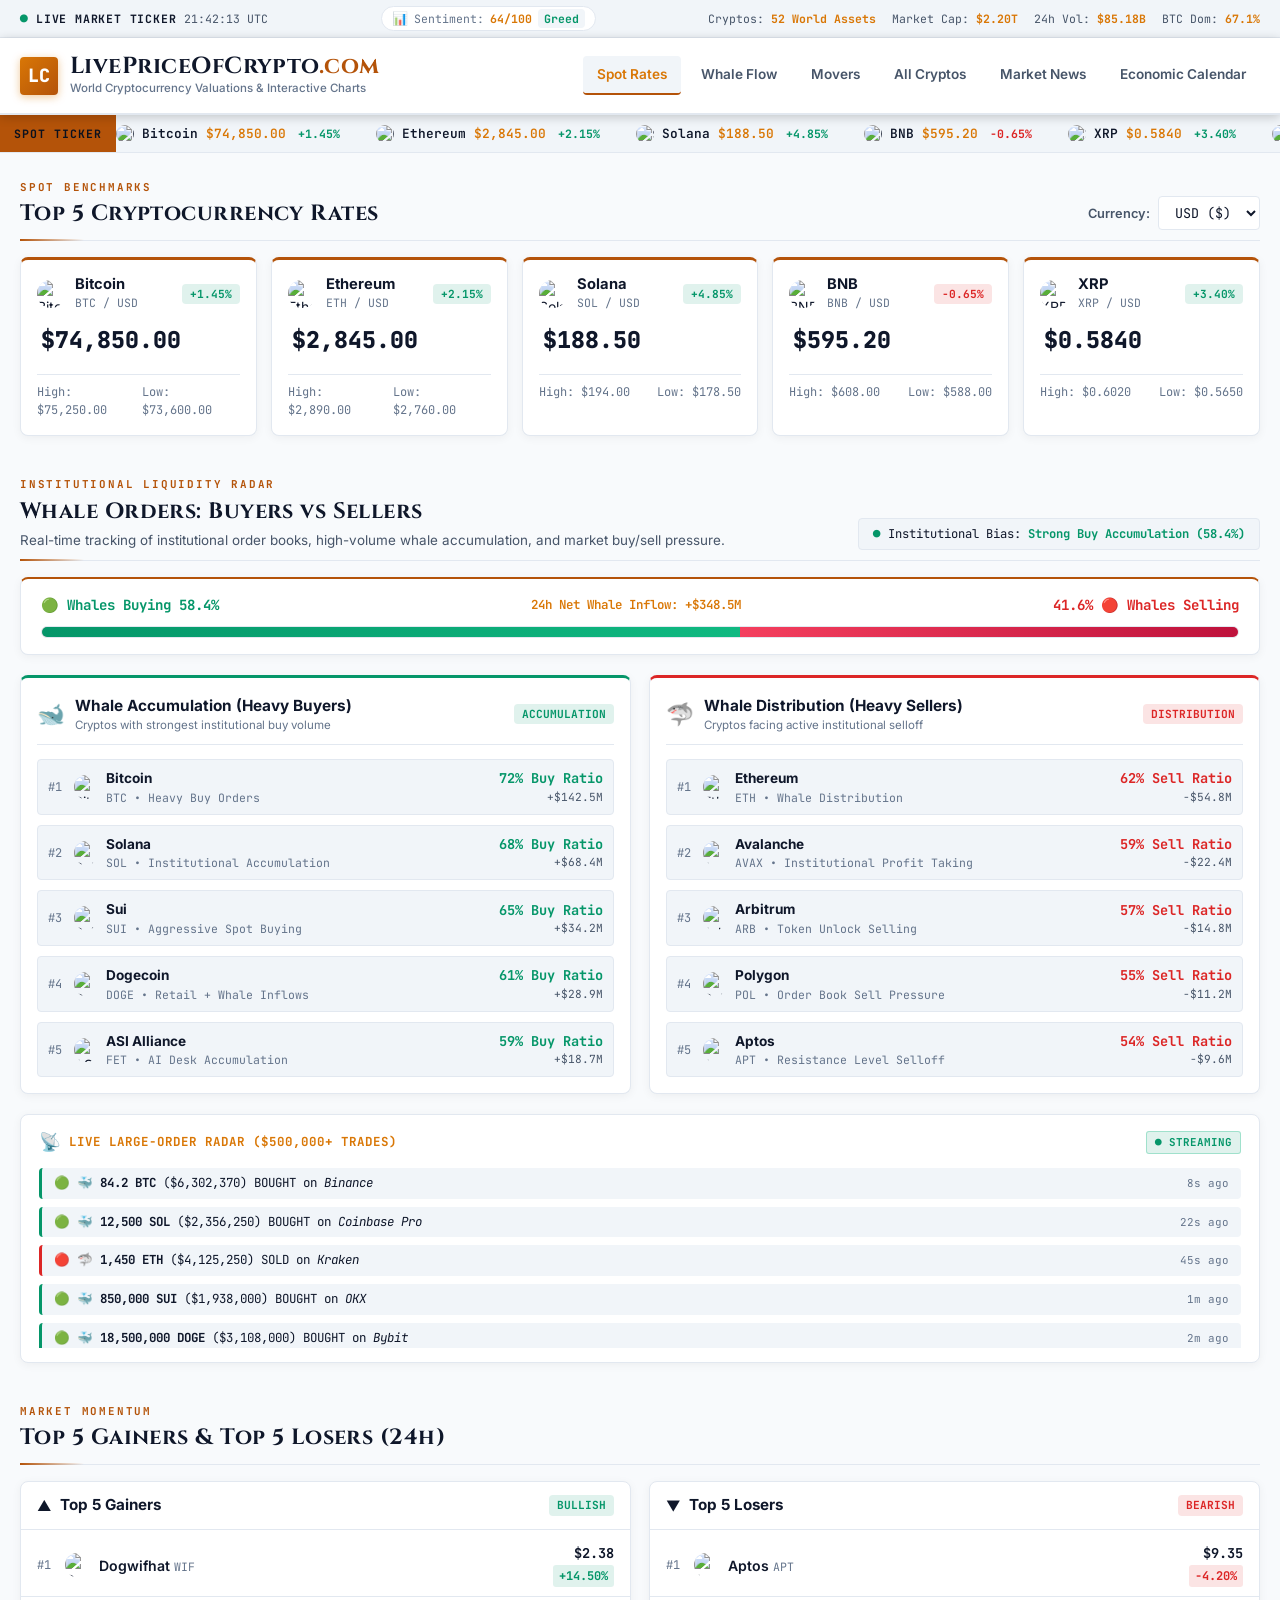
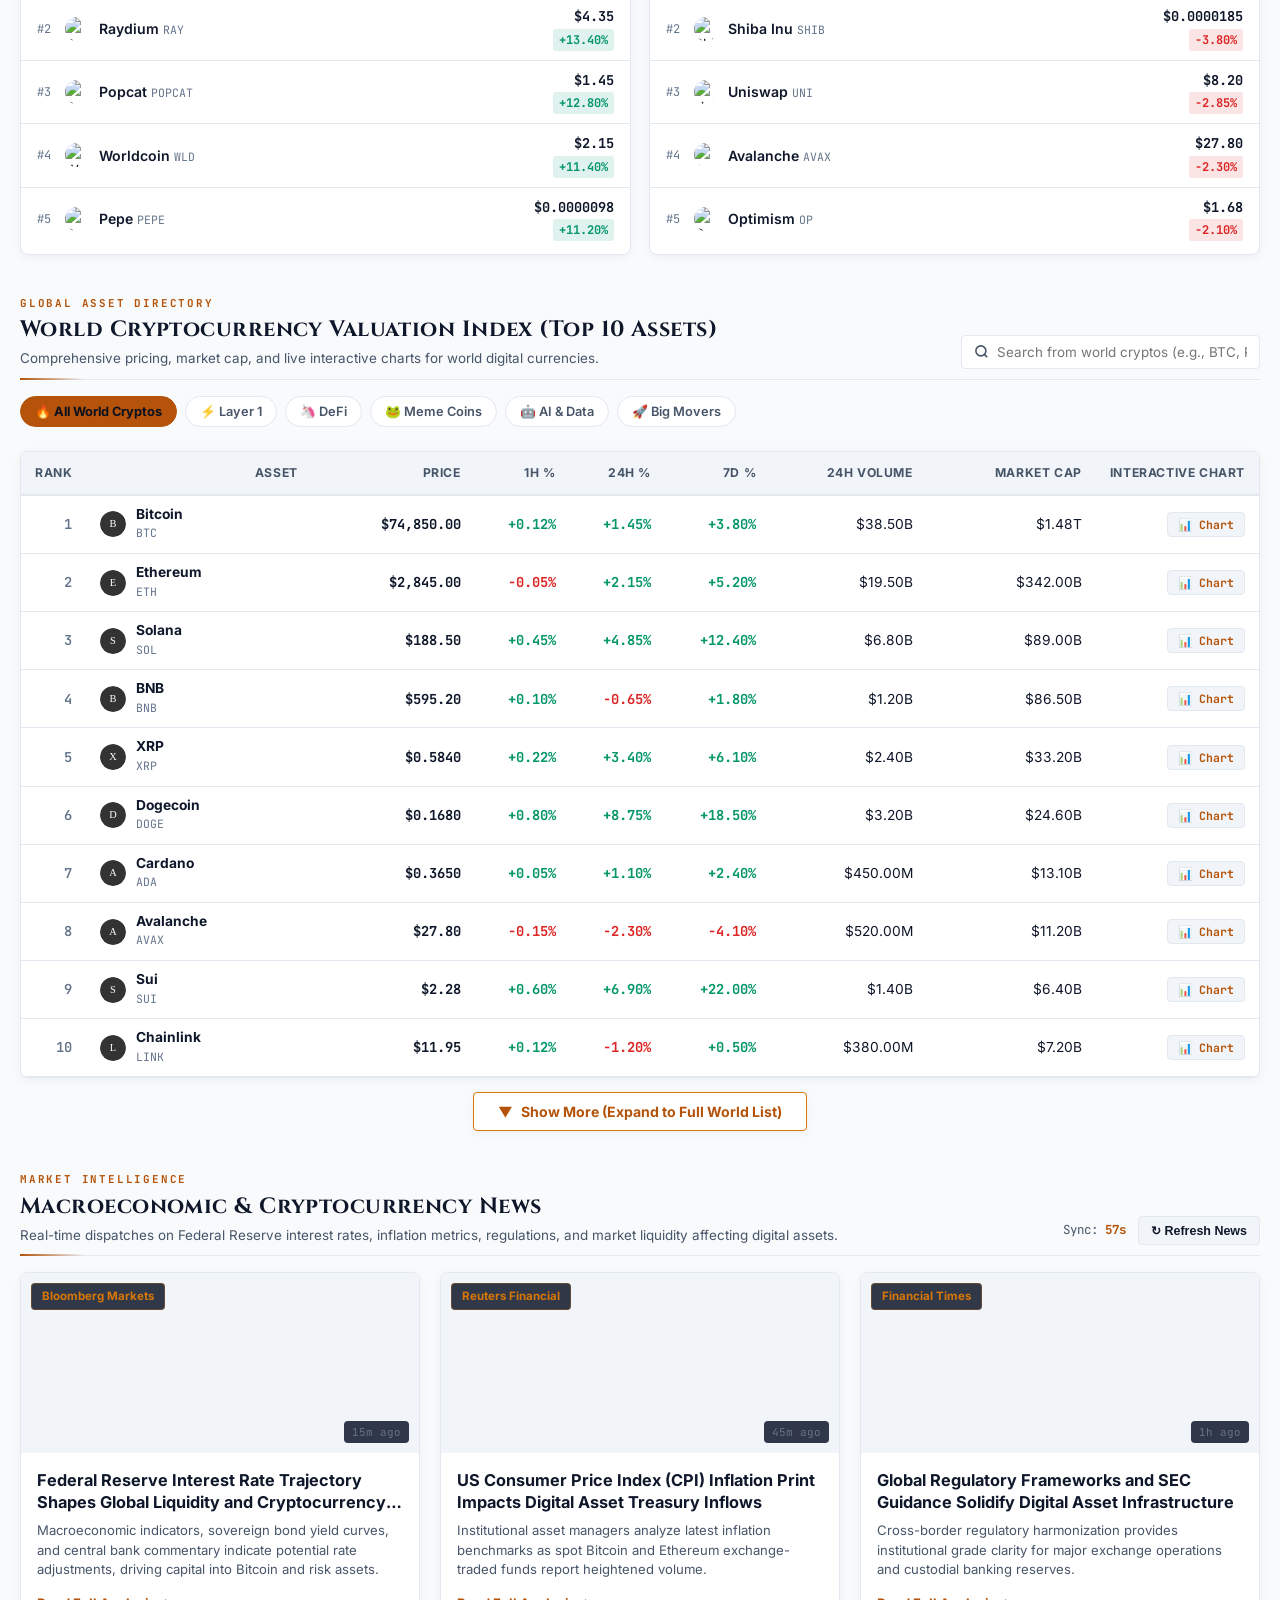
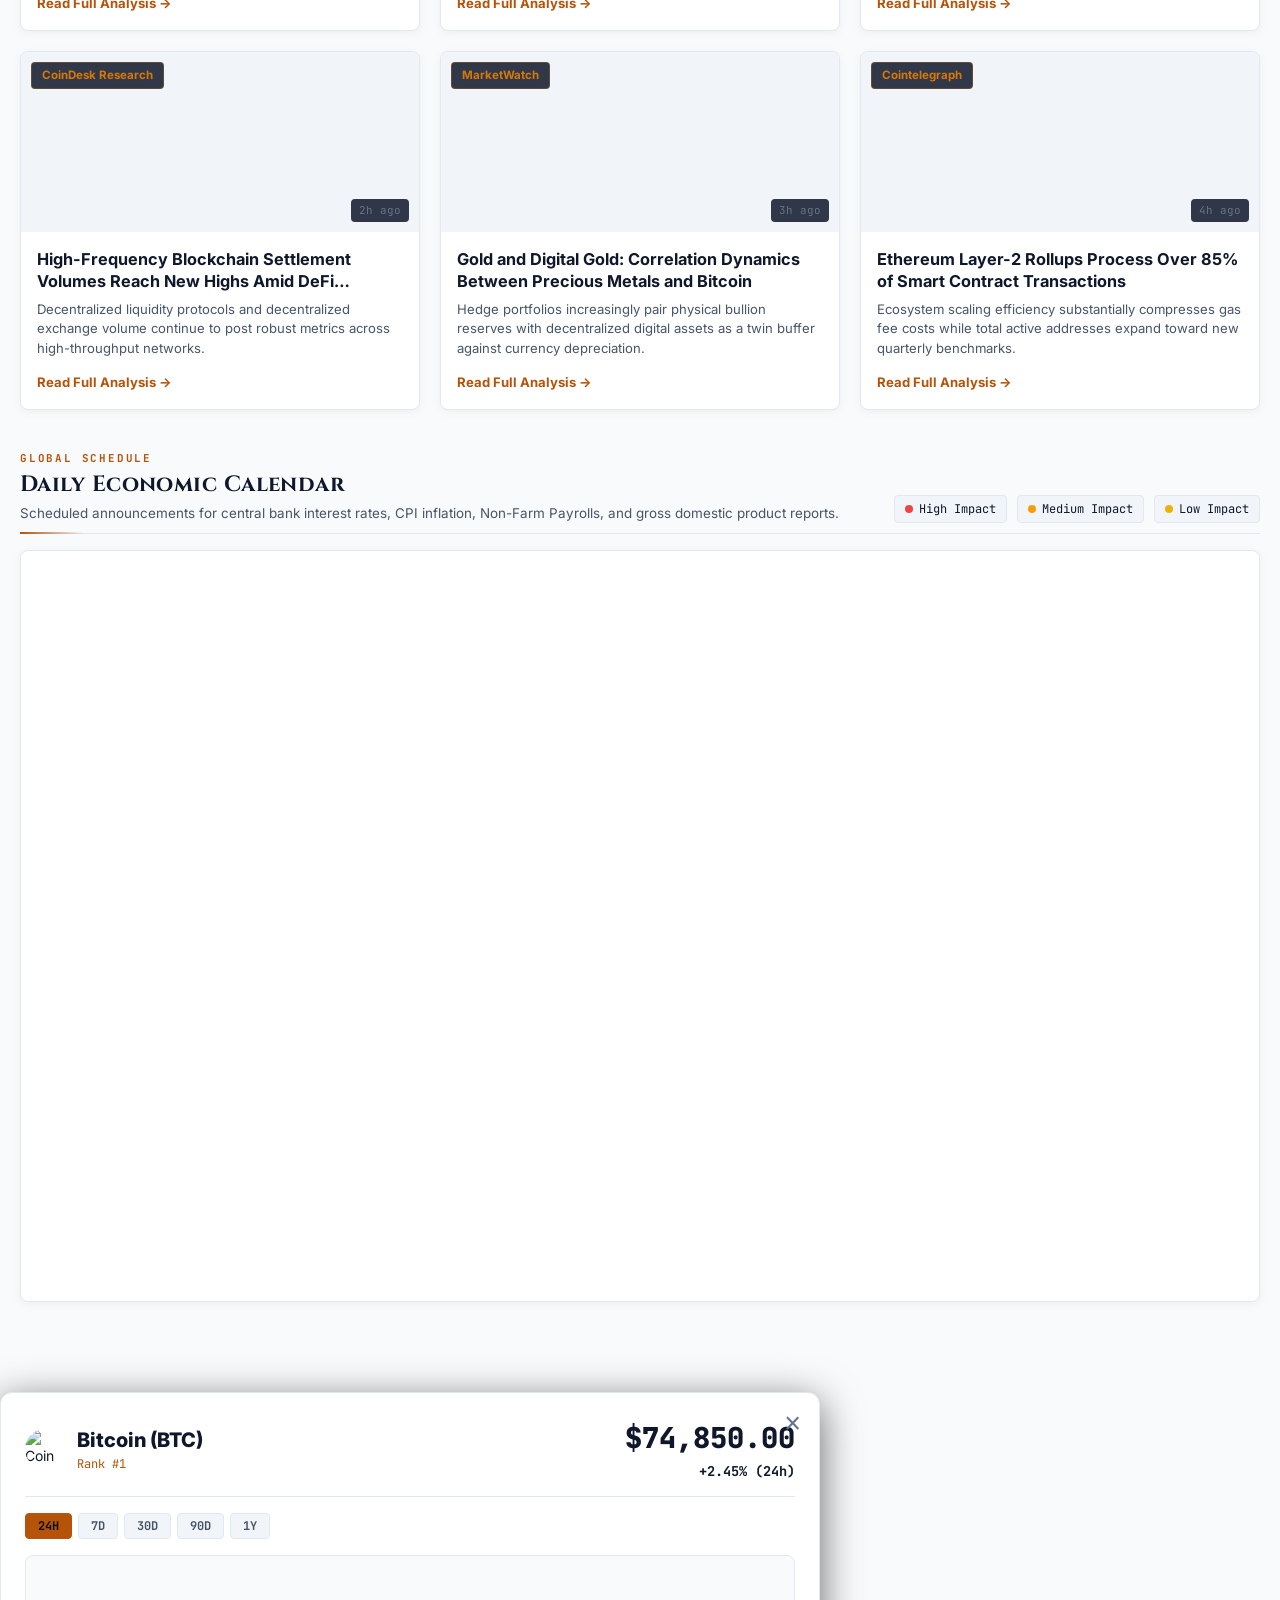
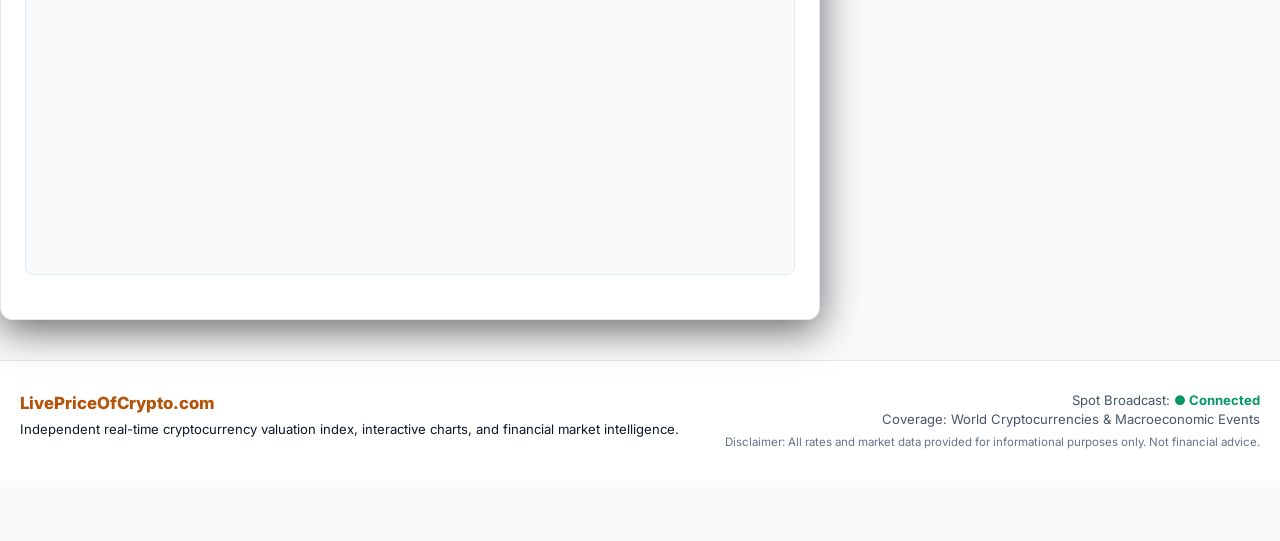
==== commit 767d3c8c: "Add files via upload" ====
--- a/index.html
+++ b/index.html
@@ -30,7 +30,7 @@
     }
     </script>
 </head>
-<body data-theme="gold-dark">
+<body data-theme="gold-light">
 
     <!-- Top Financial Metrics Bar -->
     <div class="top-market-bar">
@@ -54,11 +54,6 @@
                 <span>Market Cap: <strong id="totalMarketCap">--</strong></span>
                 <span>24h Vol: <strong id="totalVolume">--</strong></span>
                 <span>BTC Dom: <strong id="btcDominance">--</strong></span>
-            </div>
-            <div class="top-market-right">
-                <button class="theme-toggle-btn" id="themeToggle" title="Toggle Light / Dark Mode">
-                    <span id="themeBtnIcon">☀️ Light</span>
-                </button>
             </div>
         </div>
     </div>
--- a/style.css
+++ b/style.css
@@ -6,60 +6,36 @@
    - Fear & Greed Index Sentiment Gauge & Macro News
    ======================================================== */
 
-:root, [data-theme="gold-dark"] {
-    --bg-page: #0b111e;
-    --bg-card: #121c2e;
-    --bg-surface: #18253d;
-    --bg-hover: #1f2f4c;
-    --bg-input: #121c2e;
-    --border: #233554;
-    --border-light: #2e4369;
+:root, [data-theme="gold-light"] {
+    --bg-page: #f8fafc;
+    --bg-card: #ffffff;
+    --bg-surface: #f1f5f9;
+    --bg-hover: #e2e8f0;
+    --bg-input: #ffffff;
+    --border: #e2e8f0;
+    --border-light: #cbd5e1;
     --border-accent: #d97706;
-    --text-primary: #f8fafc;
-    --text-secondary: #94a3b8;
+    --text-primary: #0f172a;
+    --text-secondary: #475569;
     --text-muted: #64748b;
-    --gold: #d97706;
-    --gold-light: #f59e0b;
-    --gold-bg: rgba(217, 119, 6, 0.12);
-    --green: #10b981;
-    --green-bg: rgba(16, 185, 129, 0.15);
-    --green-flash: rgba(16, 185, 129, 0.35);
-    --red: #f43f5e;
-    --red-bg: rgba(244, 63, 94, 0.15);
-    --red-flash: rgba(244, 63, 94, 0.35);
-    --orange: #f59e0b;
-    --yellow: #eab308;
+    --gold: #b45309;
+    --gold-light: #d97706;
+    --gold-bg: rgba(180, 83, 9, 0.08);
+    --green: #059669;
+    --green-bg: rgba(5, 150, 105, 0.12);
+    --green-flash: rgba(5, 150, 105, 0.25);
+    --red: #dc2626;
+    --red-bg: rgba(220, 38, 38, 0.12);
+    --red-flash: rgba(220, 38, 38, 0.25);
+    --orange: #ea580c;
+    --yellow: #ca8a04;
     --font-sans: 'Inter', -apple-system, BlinkMacSystemFont, sans-serif;
     --font-mono: 'JetBrains Mono', 'Courier New', monospace;
     --font-serif: 'Cinzel', 'Playfair Display', 'Merriweather', Georgia, serif;
     --radius-sm: 4px;
     --radius-md: 8px;
     --radius-lg: 12px;
-    --shadow-card: 0 4px 16px rgba(0, 0, 0, 0.3);
-}
-
-[data-theme="gold-light"] {
-    --bg-page: #f8fafc;
-    --bg-card: #ffffff;
-    --bg-surface: #f1f5f9;
-    --bg-hover: #e2e8f0;
-    --bg-input: #ffffff;
-    --border: #cbd5e1;
-    --border-light: #94a3b8;
-    --border-accent: #b45309;
-    --text-primary: #0f172a;
-    --text-secondary: #475569;
-    --text-muted: #64748b;
-    --gold: #b45309;
-    --gold-light: #d97706;
-    --gold-bg: rgba(180, 83, 9, 0.1);
-    --green: #059669;
-    --green-bg: rgba(5, 150, 105, 0.12);
-    --green-flash: rgba(5, 150, 105, 0.25);
-    --red: #e11d48;
-    --red-bg: rgba(225, 29, 72, 0.12);
-    --red-flash: rgba(225, 29, 72, 0.25);
-    --shadow-card: 0 4px 16px rgba(0, 0, 0, 0.06);
+    --shadow-card: 0 2px 10px rgba(0, 0, 0, 0.05);
 }
 
 *, *::before, *::after {
@@ -1510,7 +1486,7 @@
     position: absolute;
     top: 14px;
     left: 14px;
-    background: rgba(18, 28, 46, 0.94);
+    background: rgba(255, 255, 255, 0.96);
     backdrop-filter: blur(8px);
     -webkit-backdrop-filter: blur(8px);
     border: 1px solid var(--gold);
@@ -1520,7 +1496,7 @@
     font-size: 0.75rem;
     color: var(--text-primary);
     pointer-events: none;
-    box-shadow: 0 4px 14px rgba(0, 0, 0, 0.4);
+    box-shadow: 0 4px 14px rgba(0, 0, 0, 0.1);
     z-index: 10;
     transition: opacity 0.15s ease;
 }
@@ -1528,7 +1504,7 @@
 .chart-crosshair-tooltip .tooltip-price {
     font-size: 0.95rem;
     font-weight: 700;
-    color: var(--gold-light);
+    color: var(--text-primary);
 }
 
 .chart-crosshair-tooltip .tooltip-date {
@@ -1560,7 +1536,7 @@
 
 .btn-chart-view:hover {
     background: var(--gold);
-    color: #0b111e;
+    color: #ffffff;
     border-color: var(--gold);
     transform: scale(1.05);
 }
@@ -1611,10 +1587,11 @@
     bottom: 0;
     left: 0;
     right: 0;
-    background: rgba(18, 28, 46, 0.95);
+    background: rgba(255, 255, 255, 0.96);
     backdrop-filter: blur(10px);
     -webkit-backdrop-filter: blur(10px);
     border-top: 1px solid var(--border);
+    box-shadow: 0 -2px 10px rgba(0, 0, 0, 0.06);
     z-index: 150;
     padding: 6px 0;
     justify-content: space-around;
@@ -1704,6 +1681,10 @@
 }
 
 @media (max-width: 600px) {
+    .container { padding: 0 12px; }
+    .page-content { padding-top: 14px; }
+    body { padding-bottom: 64px; }
+
     /* Enable App-Like Mobile Bottom Bar */
     .mobile-bottom-bar { display: flex; }
 
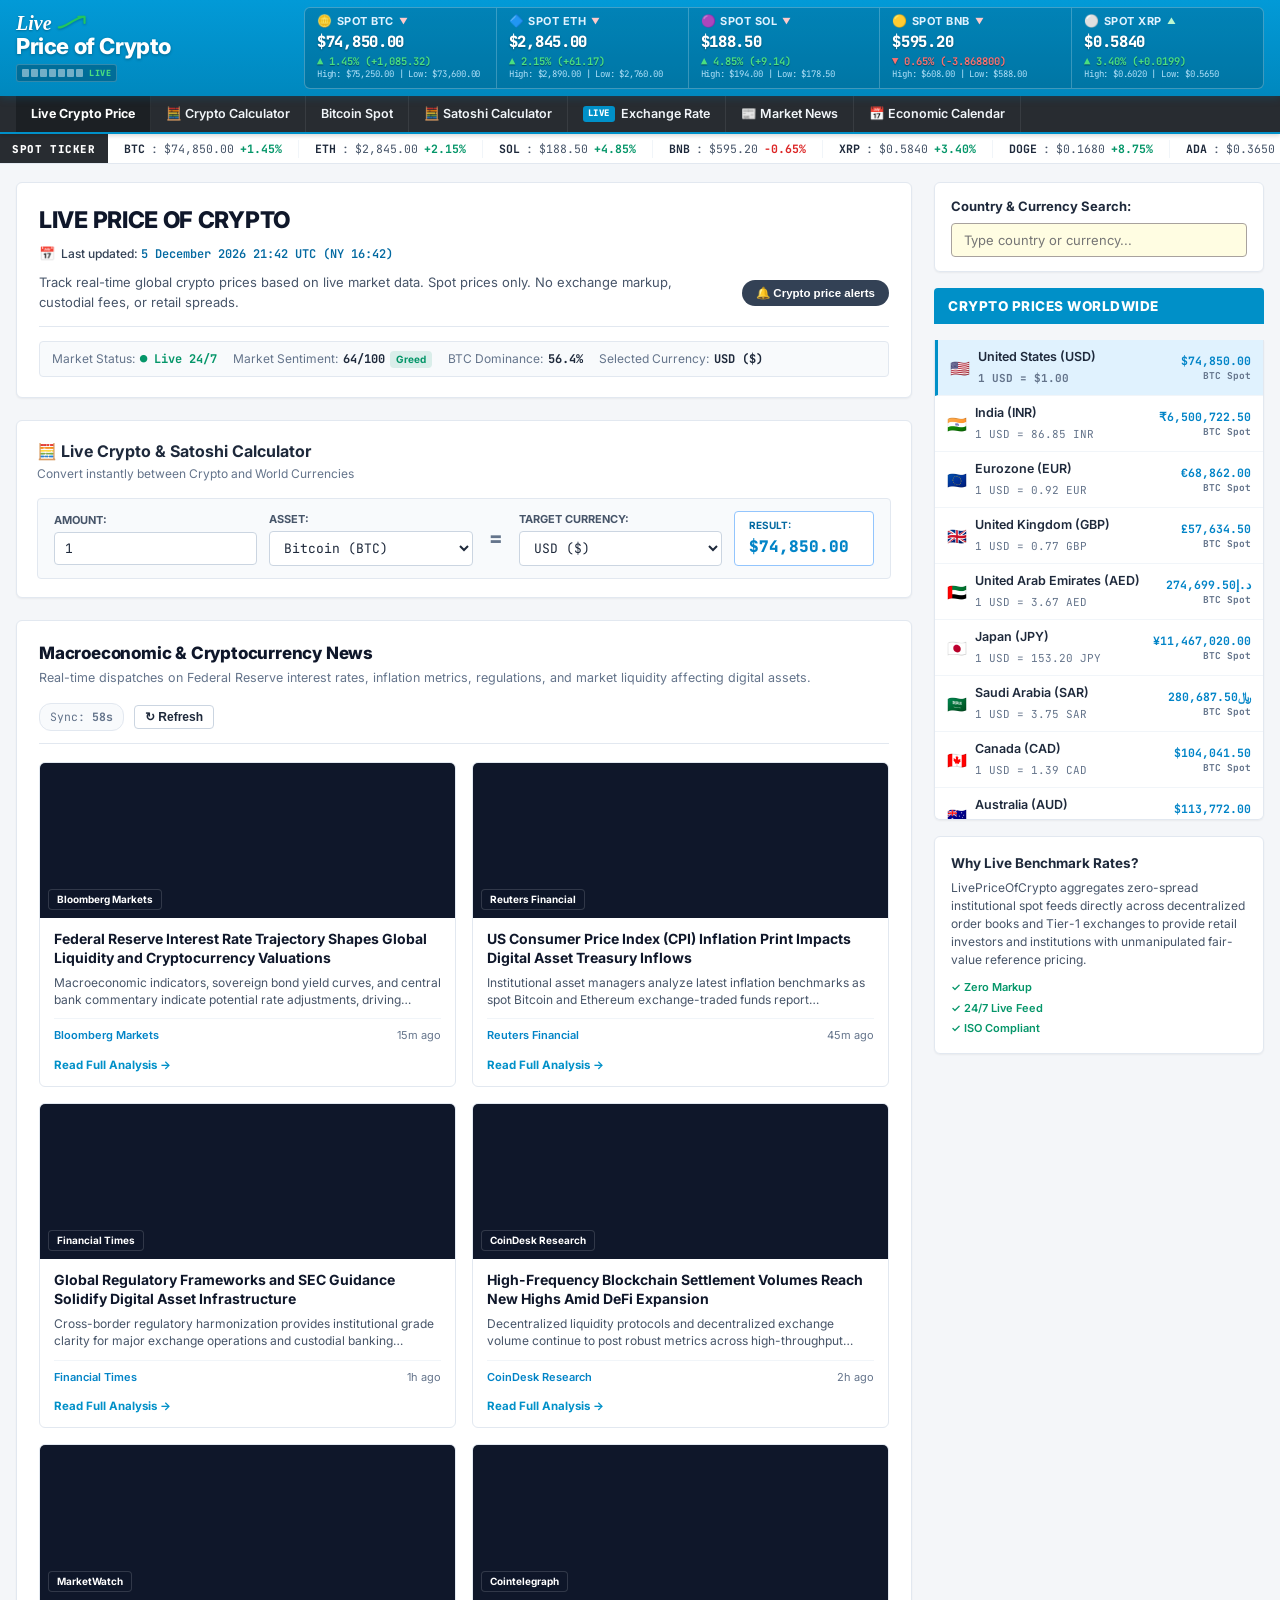
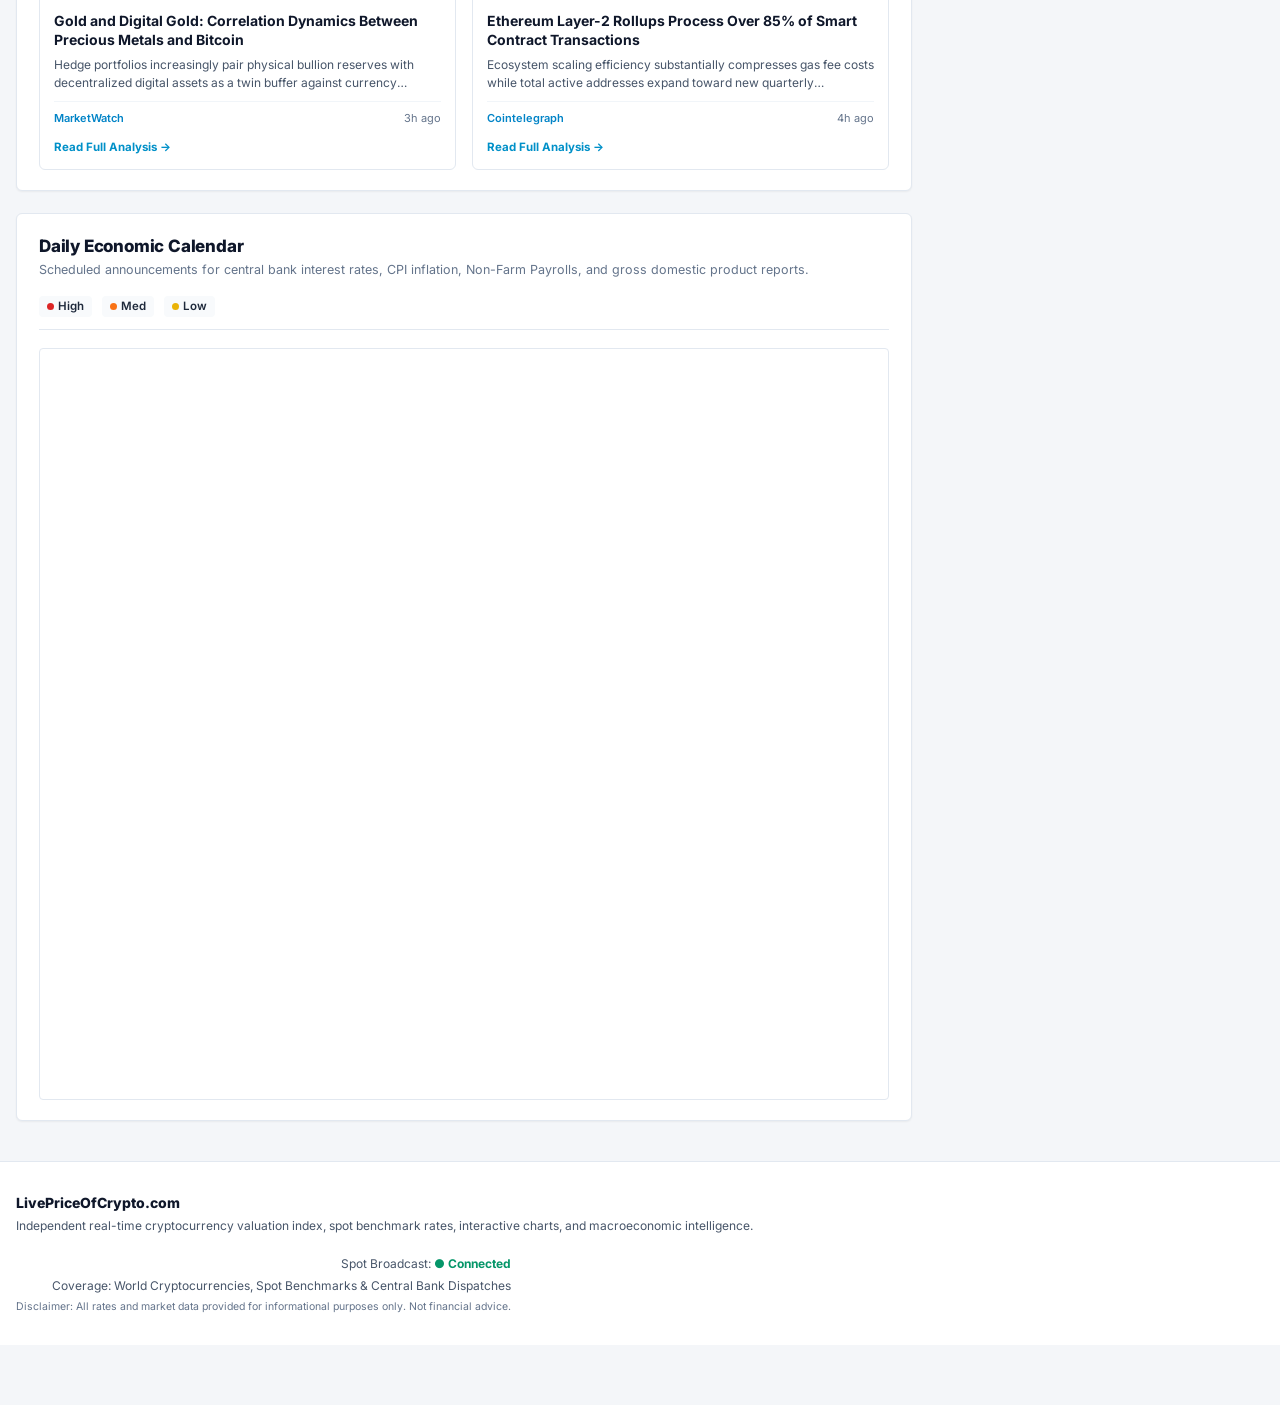
==== commit 4aa1f1db: "Add files via upload" ====
--- a/index.html
+++ b/index.html
@@ -3,15 +3,15 @@
 <head>
     <meta charset="UTF-8">
     <meta name="viewport" content="width=device-width, initial-scale=1.0, maximum-scale=1.0, user-scalable=no">
-    <title>Live Price of Crypto | Real-Time Cryptocurrency Prices, Charts, News & Calendar</title>
-    <meta name="description" content="Track all world cryptocurrencies live with interactive charts, spot rates for Bitcoin and Ethereum, mobile-optimized top 5 cards, top gainers, and breaking news.">
-    <meta name="keywords" content="crypto prices, live crypto, bitcoin chart, ethereum price, crypto interactive chart, world crypto list, top gainers, crypto news">
+    <title>Live Price of Crypto | Real-Time Cryptocurrency Prices, Spot Rates, News & Economic Calendar</title>
+    <meta name="description" content="Track real-time global crypto prices based on live market data. Spot prices for Bitcoin, Ethereum, Solana, BNB, and XRP with interactive charts, breaking news, and economic calendar.">
+    <meta name="keywords" content="crypto prices, live crypto, bitcoin spot, live price of crypto, ethereum price, crypto news, economic calendar">
     <link rel="canonical" href="https://livepriceofcrypto.com">
     <link rel="preconnect" href="https://fonts.googleapis.com">
     <link rel="preconnect" href="https://fonts.gstatic.com" crossorigin>
-    <link href="https://fonts.googleapis.com/css2?family=Cinzel:wght@600;700;800&family=Inter:wght@400;500;600;700;800;900&family=JetBrains+Mono:wght@400;500;600;700&family=Playfair+Display:ital,wght@0,600;0,700;0,900;1,400&display=swap" rel="stylesheet">
+    <link href="https://fonts.googleapis.com/css2?family=Inter:wght@400;500;600;700;800;900&family=JetBrains+Mono:wght@400;500;600;700&display=swap" rel="stylesheet">
     <link rel="stylesheet" href="style.css">
-    <link rel="icon" type="image/svg+xml" href="data:image/svg+xml,<svg xmlns='http://www.w3.org/2000/svg' viewBox='0 0 100 100'><text y='.9em' font-size='90'>🪙</text></svg>">
+    <link rel="icon" type="image/svg+xml" href="data:image/svg+xml,<svg xmlns='http://www.w3.org/2000/svg' viewBox='0 0 100 100'><text y='.9em' font-size='90'>📈</text></svg>">
     <!-- Structured Data for Google Webmaster / Search Console Instant Indexing -->
     <script type="application/ld+json">
     {
@@ -21,7 +21,7 @@
       "url": "https://livepriceofcrypto.com",
       "applicationCategory": "FinanceApplication",
       "operatingSystem": "All",
-      "description": "Real-time world cryptocurrency valuations, interactive multi-timeframe charts, whale order flow buyers vs sellers tracking, macroeconomic news, and daily economic calendar.",
+      "description": "Real-time world cryptocurrency valuations, spot benchmark rates, macroeconomic news, and daily economic calendar.",
       "offers": {
         "@type": "Offer",
         "price": "0",
@@ -32,56 +32,152 @@
 </head>
 <body data-theme="gold-light">
 
-    <!-- Top Financial Metrics Bar -->
-    <div class="top-market-bar">
-        <div class="container top-market-inner">
-            <div class="top-market-left">
-                <span class="market-status-dot">●</span>
-                <span class="market-status-text">LIVE MARKET TICKER</span>
-                <span class="market-clock" id="liveClock">00:00:00 UTC</span>
-            </div>
-
-            <!-- Engaging Fear & Greed Index Widget -->
-            <div class="fear-greed-pill" id="fngWidget" title="Crypto Market Sentiment Index (0-100)">
-                <span class="fng-icon">📊</span>
-                <span class="fng-label">Sentiment:</span>
-                <strong class="fng-val" id="fngValue">--</strong>
-                <span class="fng-tag" id="fngClassification">Neutral</span>
-            </div>
-
-            <div class="top-market-metrics" id="globalStats">
-                <span>Cryptos: <strong id="totalCryptos">--</strong></span>
-                <span>Market Cap: <strong id="totalMarketCap">--</strong></span>
-                <span>24h Vol: <strong id="totalVolume">--</strong></span>
-                <span>BTC Dom: <strong id="btcDominance">--</strong></span>
-            </div>
-        </div>
-    </div>
-
-    <!-- Main Navigation Header -->
-    <header class="main-header">
-        <div class="container header-inner">
-            <div class="site-branding">
-                <a href="index.html" class="brand-link">
-                    <div class="brand-icon">LC</div>
-                    <div>
-                        <h1 class="brand-name">LivePriceOfCrypto<span class="brand-tld">.com</span></h1>
-                        <span class="brand-sub">World Cryptocurrency Valuations & Interactive Charts</span>
+    <!-- ==========================================
+         TOP SKY-BLUE HEADER STRIP (livepriceofgold.com exact match)
+         Holds Brand Logo on Left + 5 Benchmark Spot Rates on Right
+         ========================================== -->
+    <header class="lpg-top-header">
+        <div class="lpg-header-container">
+            
+            <!-- Site Branding & Live Segmented Bar -->
+            <div class="lpg-brand-wrap">
+                <a href="index.html" class="lpg-brand-link">
+                    <div class="lpg-brand-text">
+                        <div class="lpg-brand-top">
+                            <span class="brand-live">Live</span>
+                            <svg class="brand-curve-svg" viewBox="0 0 36 18" width="32" height="16" fill="none" xmlns="http://www.w3.org/2000/svg">
+                                <path d="M2 14 C10 14, 18 4, 30 2" stroke="#22c55e" stroke-width="2.5" stroke-linecap="round"/>
+                                <path d="M24 2 L31 2 L31 9" stroke="#22c55e" stroke-width="2.5" stroke-linecap="round" stroke-linejoin="round"/>
+                            </svg>
+                        </div>
+                        <h1 class="lpg-brand-title">Price of Crypto</h1>
                     </div>
                 </a>
-            </div>
-            <nav class="header-nav">
-                <a href="#sectionSpot" class="nav-link active">Spot Rates</a>
-                <a href="#sectionOrderFlow" class="nav-link">Whale Flow</a>
-                <a href="#sectionGainersLosers" class="nav-link">Movers</a>
-                <a href="#sectionPrices" class="nav-link">All Cryptos</a>
-                <a href="#sectionNews" class="nav-link">Market News</a>
-                <a href="#sectionCalendar" class="nav-link">Economic Calendar</a>
-            </nav>
+                <!-- Live Segmented Loading Bar -->
+                <div class="lpg-segmented-loader" title="Live WebSocket Data Stream Active">
+                    <span class="seg seg-1"></span>
+                    <span class="seg seg-2"></span>
+                    <span class="seg seg-3"></span>
+                    <span class="seg seg-4"></span>
+                    <span class="seg seg-5"></span>
+                    <span class="seg seg-6"></span>
+                    <span class="seg seg-7"></span>
+                    <span class="seg-tag">LIVE</span>
+                </div>
+            </div>
+
+            <!-- Top 5 Benchmark Spot Rates (Directly in Header Strip!) -->
+            <div class="lpg-spot-strip" id="headerSpotStrip">
+                <!-- SPOT BTC -->
+                <div class="lpg-spot-box" data-coin-id="bitcoin" id="spotBox-btc" title="Click to view full Bitcoin chart & details">
+                    <div class="spot-title-row">
+                        <span class="spot-icon">🪙</span>
+                        <span class="spot-name">SPOT BTC</span>
+                        <span class="spot-arrow down">▼</span>
+                    </div>
+                    <div class="spot-price-row">
+                        <strong class="spot-price" id="headerPrice-btc">$74,850.00</strong>
+                    </div>
+                    <div class="spot-change-row">
+                        <span class="spot-change bullish" id="headerChange-btc">▲ 1.45% (1,070.20)</span>
+                    </div>
+                    <div class="spot-range-row" id="headerRange-btc">
+                        High: $75,250 | Low: $73,600
+                    </div>
+                </div>
+
+                <!-- SPOT ETH -->
+                <div class="lpg-spot-box" data-coin-id="ethereum" id="spotBox-eth" title="Click to view full Ethereum chart & details">
+                    <div class="spot-title-row">
+                        <span class="spot-icon">🔷</span>
+                        <span class="spot-name">SPOT ETH</span>
+                        <span class="spot-arrow down">▼</span>
+                    </div>
+                    <div class="spot-price-row">
+                        <strong class="spot-price" id="headerPrice-eth">$2,845.00</strong>
+                    </div>
+                    <div class="spot-change-row">
+                        <span class="spot-change bullish" id="headerChange-eth">▲ 2.15% (59.80)</span>
+                    </div>
+                    <div class="spot-range-row" id="headerRange-eth">
+                        High: $2,890 | Low: $2,760
+                    </div>
+                </div>
+
+                <!-- SPOT SOL -->
+                <div class="lpg-spot-box" data-coin-id="solana" id="spotBox-sol" title="Click to view full Solana chart & details">
+                    <div class="spot-title-row">
+                        <span class="spot-icon">🟣</span>
+                        <span class="spot-name">SPOT SOL</span>
+                        <span class="spot-arrow down">▼</span>
+                    </div>
+                    <div class="spot-price-row">
+                        <strong class="spot-price" id="headerPrice-sol">$188.50</strong>
+                    </div>
+                    <div class="spot-change-row">
+                        <span class="spot-change bullish" id="headerChange-sol">▲ 4.85% (8.70)</span>
+                    </div>
+                    <div class="spot-range-row" id="headerRange-sol">
+                        High: $194.00 | Low: $178.50
+                    </div>
+                </div>
+
+                <!-- SPOT BNB -->
+                <div class="lpg-spot-box" data-coin-id="binancecoin" id="spotBox-bnb" title="Click to view full BNB chart & details">
+                    <div class="spot-title-row">
+                        <span class="spot-icon">🟡</span>
+                        <span class="spot-name">SPOT BNB</span>
+                        <span class="spot-arrow down">▼</span>
+                    </div>
+                    <div class="spot-price-row">
+                        <strong class="spot-price" id="headerPrice-bnb">$595.20</strong>
+                    </div>
+                    <div class="spot-change-row">
+                        <span class="spot-change bearish" id="headerChange-bnb">▼ 0.65% (-3.90)</span>
+                    </div>
+                    <div class="spot-range-row" id="headerRange-bnb">
+                        High: $608.00 | Low: $588.00
+                    </div>
+                </div>
+
+                <!-- SPOT XRP -->
+                <div class="lpg-spot-box" data-coin-id="ripple" id="spotBox-xrp" title="Click to view full XRP chart & details">
+                    <div class="spot-title-row">
+                        <span class="spot-icon">⚪</span>
+                        <span class="spot-name">SPOT XRP</span>
+                        <span class="spot-arrow up">▲</span>
+                    </div>
+                    <div class="spot-price-row">
+                        <strong class="spot-price" id="headerPrice-xrp">$0.5840</strong>
+                    </div>
+                    <div class="spot-change-row">
+                        <span class="spot-change bullish" id="headerChange-xrp">▲ 3.40% (+0.019)</span>
+                    </div>
+                    <div class="spot-range-row" id="headerRange-xrp">
+                        High: $0.6020 | Low: $0.5650
+                    </div>
+                </div>
+            </div>
+
         </div>
     </header>
 
-    <!-- Continuous Scrolling Ticker Tape -->
+    <!-- ==========================================
+         DARK CHARCOAL NAVIGATION BAR (livepriceofgold.com exact match)
+         ========================================== -->
+    <nav class="lpg-nav-bar">
+        <div class="lpg-nav-container">
+            <a href="index.html" class="nav-tab active">Live Crypto Price</a>
+            <a href="#sectionCalculator" class="nav-tab" id="navCryptoCalc">🧮 Crypto Calculator</a>
+            <a href="javascript:void(0)" class="nav-tab" id="navBtcSpot" onclick="openChartModalBySymbol('btc')">Bitcoin Spot</a>
+            <a href="#sectionCalculator" class="nav-tab" id="navSatoshiCalc">🧮 Satoshi Calculator</a>
+            <a href="#worldwideSidebar" class="nav-tab"><span class="badge-live-tab">live</span> Exchange Rate</a>
+            <a href="#sectionNews" class="nav-tab">📰 Market News</a>
+            <a href="#sectionCalendar" class="nav-tab">📅 Economic Calendar</a>
+        </div>
+    </nav>
+
+    <!-- Continuous Scrolling Fast Ticker Tape -->
     <div class="market-ticker-tape">
         <div class="ticker-tape-tag">SPOT TICKER</div>
         <div class="ticker-tape-track" id="tickerWrap">
@@ -89,276 +185,187 @@
         </div>
     </div>
 
-    <!-- Main Content Area -->
-    <main class="container page-content">
-
-        <!-- 1. SPOT CRYPTO RATES (Top 5 Majors - Mobile Compact Small Boxes) -->
-        <section class="market-section" id="sectionSpot">
-            <div class="section-header">
-                <div class="section-title-wrap">
-                    <span class="section-category">SPOT BENCHMARKS</span>
-                    <h2 class="section-title-text">Top 5 Cryptocurrency Rates</h2>
-                </div>
-                <div class="currency-selector-wrap">
-                    <label for="currencySelect" class="currency-label">Currency:</label>
-                    <select id="currencySelect" class="form-select">
-                        <option value="usd">USD ($)</option>
-                        <option value="inr">INR (₹)</option>
-                        <option value="eur">EUR (€)</option>
-                        <option value="gbp">GBP (£)</option>
-                        <option value="jpy">JPY (¥)</option>
-                        <option value="btc">BTC (₿)</option>
-                    </select>
-                </div>
-            </div>
-
-            <!-- Top 5 Highlight Spot Cards: Large on desktop, small compact swipeable boxes on mobile -->
-            <div class="spot-cards-grid" id="majorCoinsGrid">
-                <div class="spot-card-skeleton"><div class="spinner"></div></div>
-                <div class="spot-card-skeleton"><div class="spinner"></div></div>
-                <div class="spot-card-skeleton"><div class="spinner"></div></div>
-                <div class="spot-card-skeleton"><div class="spinner"></div></div>
-                <div class="spot-card-skeleton"><div class="spinner"></div></div>
-            </div>
-        </section>
-
-        <!-- 2. WHALE & INSTITUTIONAL ORDER FLOW (Live Buyers vs Sellers) -->
-        <section class="market-section" id="sectionOrderFlow">
-            <div class="section-header">
-                <div class="section-title-wrap">
-                    <span class="section-category">INSTITUTIONAL LIQUIDITY RADAR</span>
-                    <h2 class="section-title-text">Whale Orders: Buyers vs Sellers</h2>
-                    <p class="section-subtitle">Real-time tracking of institutional order books, high-volume whale accumulation, and market buy/sell pressure.</p>
-                </div>
-                <div class="flow-net-badge">
-                    <span class="flow-dot pulse">●</span>
-                    <span id="netBiasText">Institutional Bias: <strong style="color:var(--green)">Strong Buy Accumulation (58.4%)</strong></span>
-                </div>
-            </div>
-
-            <!-- Global Buy vs Sell Pressure Meter -->
-            <div class="order-pressure-card">
-                <div class="pressure-meter-header">
-                    <div class="pressure-label buyers">
-                        <span class="pressure-name">🟢 Whales Buying</span>
-                        <strong class="pressure-pct" id="globalBuyerPct">58.4%</strong>
-                    </div>
-                    <div class="pressure-mid-stats">
-                        <span class="pressure-vol" id="whaleInflowVol">24h Net Whale Inflow: +$348.5M</span>
-                    </div>
-                    <div class="pressure-label sellers">
-                        <strong class="pressure-pct" id="globalSellerPct">41.6%</strong>
-                        <span class="pressure-name">🔴 Whales Selling</span>
-                    </div>
-                </div>
-                <div class="pressure-bar-track">
-                    <div class="pressure-bar-fill-buy" id="pressureBarBuy" style="width: 58.4%;"></div>
-                    <div class="pressure-bar-fill-sell" id="pressureBarSell" style="width: 41.6%;"></div>
-                </div>
-            </div>
-
-            <!-- Two-Column Order Flow Grid: Heavy Buyers vs Heavy Sellers -->
-            <div class="orderflow-grid">
-                <!-- Top Buying / Accumulation Cryptos -->
-                <div class="orderflow-card buy-flow-card">
-                    <div class="orderflow-header">
-                        <div class="flow-header-left">
-                            <span class="flow-icon">🐋</span>
-                            <div>
-                                <h3 class="flow-title">Whale Accumulation (Heavy Buyers)</h3>
-                                <span class="flow-desc">Cryptos with strongest institutional buy volume</span>
-                            </div>
+    <!-- ==========================================
+         TWO-COLUMN MAIN BODY LAYOUT (livepriceofgold.com exact match)
+         Left Column: Main Content (Headline, Dispatches, Calendar)
+         Right Column: Country & Currency Search + Worldwide List
+         ========================================== -->
+    <div class="container main-portal-layout">
+        
+        <!-- ============= LEFT COLUMN: MAIN CONTENT ============= -->
+        <main class="main-column">
+            
+            <!-- Main Title Header & Last Updated Row -->
+            <section class="portal-heading-section">
+                <h2 class="portal-main-title">LIVE PRICE OF CRYPTO</h2>
+                
+                <div class="portal-meta-row">
+                    <span class="meta-calendar-icon">📅</span>
+                    <span class="meta-updated-text">Last updated: <strong id="liveLastUpdatedTime">9 November 2026 16:15 UTC (NY 11:15)</strong></span>
+                </div>
+
+                <div class="portal-desc-row">
+                    <p class="portal-desc-text">
+                        Track real-time global crypto prices based on live market data. Spot prices only. No exchange markup, custodial fees, or retail spreads.
+                    </p>
+                    <button class="btn-alerts-pill" id="btnPriceAlerts" title="Set desktop/mobile price threshold notifications">
+                        🔔 Crypto price alerts
+                    </button>
+                </div>
+
+                <!-- Sentiment & Global Quick Metrics Bar -->
+                <div class="portal-substats-bar">
+                    <div class="substat-item">
+                        <span class="substat-label">Market Status:</span>
+                        <strong class="substat-val status-live"><span class="dot-live">●</span> Live 24/7</strong>
+                    </div>
+                    <div class="substat-item" id="fngWidget" title="Crypto Market Sentiment Index (0-100)">
+                        <span class="substat-label">Market Sentiment:</span>
+                        <strong class="substat-val" id="fngValue">64/100</strong>
+                        <span class="substat-tag" id="fngClassification">Greed</span>
+                    </div>
+                    <div class="substat-item">
+                        <span class="substat-label">BTC Dominance:</span>
+                        <strong class="substat-val" id="btcDominance">56.4%</strong>
+                    </div>
+                    <div class="substat-item">
+                        <span class="substat-label">Selected Currency:</span>
+                        <strong class="substat-val" id="currentCurrencyLabel">USD ($)</strong>
+                    </div>
+                </div>
+            </section>
+
+            <!-- Quick Currency Converter / Satoshi Calculator Section -->
+            <section class="portal-calculator-section" id="sectionCalculator">
+                <div class="calc-card">
+                    <div class="calc-header">
+                        <h3 class="calc-title">🧮 Live Crypto & Satoshi Calculator</h3>
+                        <span class="calc-sub">Convert instantly between Crypto and World Currencies</span>
+                    </div>
+                    <div class="calc-body">
+                        <div class="calc-input-group">
+                            <label for="calcAmount">Amount:</label>
+                            <input type="number" id="calcAmount" value="1" min="0" step="any">
                         </div>
-                        <span class="trend-badge bullish">ACCUMULATION</span>
-                    </div>
-                    <div class="orderflow-list" id="whaleBuyersList">
-                        <div class="loading"><div class="spinner"></div></div>
-                    </div>
-                </div>
-
-                <!-- Top Selling / Distribution Cryptos -->
-                <div class="orderflow-card sell-flow-card">
-                    <div class="orderflow-header">
-                        <div class="flow-header-left">
-                            <span class="flow-icon">🦈</span>
-                            <div>
-                                <h3 class="flow-title">Whale Distribution (Heavy Sellers)</h3>
-                                <span class="flow-desc">Cryptos facing active institutional selloff</span>
-                            </div>
+                        <div class="calc-input-group">
+                            <label for="calcAsset">Asset:</label>
+                            <select id="calcAsset">
+                                <option value="bitcoin" selected>Bitcoin (BTC)</option>
+                                <option value="ethereum">Ethereum (ETH)</option>
+                                <option value="solana">Solana (SOL)</option>
+                                <option value="binancecoin">BNB (BNB)</option>
+                                <option value="ripple">XRP (XRP)</option>
+                                <option value="satoshi">Satoshi (sats)</option>
+                            </select>
                         </div>
-                        <span class="trend-badge bearish">DISTRIBUTION</span>
-                    </div>
-                    <div class="orderflow-list" id="whaleSellersList">
-                        <div class="loading"><div class="spinner"></div></div>
-                    </div>
-                </div>
-            </div>
-
-            <!-- Live Tick-by-Tick Large Whale Alert Stream -->
-            <div class="whale-alerts-box">
-                <div class="whale-alerts-header">
-                    <div class="whale-radar-title-wrap">
-                        <span class="whale-radar-icon">📡</span>
-                        <span class="whale-radar-title">LIVE LARGE-ORDER RADAR ($500,000+ TRADES)</span>
-                    </div>
-                    <span class="whale-radar-badge">● STREAMING</span>
-                </div>
-                <div class="whale-trades-stream" id="whaleTradesStream">
-                    <!-- Populated dynamically with live real-time trades -->
-                </div>
-            </div>
-        </section>
-
-        <!-- 3. TOP 5 GAINERS & TOP 5 LOSERS (24H MOMENTUM) -->
-        <section class="market-section" id="sectionGainersLosers">
-            <div class="section-header">
-                <div class="section-title-wrap">
-                    <span class="section-category">MARKET MOMENTUM</span>
-                    <h2 class="section-title-text">Top 5 Gainers & Top 5 Losers (24h)</h2>
-                </div>
-            </div>
-
-            <div class="gainers-losers-layout">
-                <!-- Gainers Box -->
-                <div class="momentum-box gainers-card">
-                    <div class="momentum-header gainers-header">
-                        <span class="momentum-icon">▲</span>
-                        <h3>Top 5 Gainers</h3>
-                        <span class="trend-badge bullish">BULLISH</span>
-                    </div>
-                    <div class="momentum-list" id="gainersList">
-                        <div class="loading"><div class="spinner"></div></div>
-                    </div>
-                </div>
-
-                <!-- Losers Box -->
-                <div class="momentum-box losers-card">
-                    <div class="momentum-header losers-header">
-                        <span class="momentum-icon">▼</span>
-                        <h3>Top 5 Losers</h3>
-                        <span class="trend-badge bearish">BEARISH</span>
-                    </div>
-                    <div class="momentum-list" id="losersList">
-                        <div class="loading"><div class="spinner"></div></div>
-                    </div>
-                </div>
-            </div>
-        </section>
-
-        <!-- 3. ALL WORLD CRYPTOCURRENCIES (With Category Filters & Interactive Charts for ALL coins) -->
-        <section class="market-section" id="sectionPrices">
-            <div class="section-header">
-                <div class="section-title-wrap">
-                    <span class="section-category">GLOBAL ASSET DIRECTORY</span>
-                    <h2 class="section-title-text">World Cryptocurrency Valuation Index (<span id="tableCountBadge">Top 10 Assets</span>)</h2>
-                    <p class="section-subtitle">Comprehensive pricing, market cap, and live interactive charts for world digital currencies.</p>
-                </div>
-                <div class="search-filter-wrap">
-                    <div class="table-search-input">
-                        <svg width="15" height="15" viewBox="0 0 24 24" fill="none" stroke="currentColor" stroke-width="2.5"><circle cx="11" cy="11" r="8"/><path d="M21 21l-4.35-4.35"/></svg>
-                        <input type="text" id="searchInput" placeholder="Search from world cryptos (e.g., BTC, PEPE, SUI)..." autocomplete="off">
-                    </div>
-                </div>
-            </div>
-
-            <!-- Category Pills Bar (Highly Engaging!) -->
-            <div class="category-pills-bar">
-                <button class="cat-pill active" data-category="all">🔥 All World Cryptos</button>
-                <button class="cat-pill" data-category="l1">⚡ Layer 1</button>
-                <button class="cat-pill" data-category="defi">🦄 DeFi</button>
-                <button class="cat-pill" data-category="meme">🐸 Meme Coins</button>
-                <button class="cat-pill" data-category="ai">🤖 AI & Data</button>
-                <button class="cat-pill" data-category="gainers">🚀 Big Movers</button>
-            </div>
-
-            <!-- Table Container -->
-            <div class="data-table-container">
-                <table class="market-data-table" id="priceTable">
-                    <thead>
-                        <tr>
-                            <th class="th-rank sortable" data-sort="market_cap_rank">Rank</th>
-                            <th class="th-coin sortable" data-sort="name">Asset</th>
-                            <th class="th-price sortable" data-sort="current_price">Price</th>
-                            <th class="th-change sortable" data-sort="price_change_percentage_1h_in_currency">1h %</th>
-                            <th class="th-change sortable" data-sort="price_change_percentage_24h">24h %</th>
-                            <th class="th-change sortable" data-sort="price_change_percentage_7d_in_currency">7d %</th>
-                            <th class="th-volume sortable" data-sort="total_volume">24h Volume</th>
-                            <th class="th-mcap sortable" data-sort="market_cap">Market Cap</th>
-                            <th class="th-sparkline">Interactive Chart</th>
-                        </tr>
-                    </thead>
-                    <tbody id="tableBody">
-                    </tbody>
-                </table>
-            </div>
-
-            <div class="loading" id="loading">
-                <div class="spinner"></div>
-                <p>Syncing world market data...</p>
-            </div>
-
-            <div class="error-state" id="errorState" style="display:none;">
-                <p>Connection interrupted. Re-syncing price feeds...</p>
-                <button class="btn-primary" onclick="fetchLivePrices()">Reconnect Now</button>
-            </div>
-
-            <!-- Expand / Show More Button -->
-            <div class="table-expand-bar">
-                <button class="btn-expand-table" id="btnToggleExpand">
-                    <span id="expandBtnIcon">▼</span>
-                    <span id="expandBtnText">Show More (Expand to Full World List)</span>
-                </button>
-            </div>
-        </section>
-
-        <!-- 4. MACRO & MARKET NEWS (Images on Every Card + In-Site Article Page Redirect) -->
-        <section class="market-section" id="sectionNews">
-            <div class="section-header">
-                <div class="section-title-wrap">
-                    <span class="section-category">MARKET INTELLIGENCE</span>
-                    <h2 class="section-title-text">Macroeconomic & Cryptocurrency News</h2>
-                    <p class="section-subtitle">Real-time dispatches on Federal Reserve interest rates, inflation metrics, regulations, and market liquidity affecting digital assets.</p>
-                </div>
-                <div class="news-refresh-box">
-                    <span class="refresh-countdown">Sync: <strong id="newsTimer">60s</strong></span>
-                    <button class="btn-secondary-sm" id="btnRefreshNews">↻ Refresh News</button>
-                </div>
-            </div>
-
-            <!-- News Grid: Cards with Images & In-Site Article Redirects -->
-            <div class="market-news-grid" id="googleNewsGrid">
-                <div class="loading" style="grid-column: 1 / -1;">
-                    <div class="spinner"></div>
-                    <p>Loading real-time market dispatches...</p>
-                </div>
-            </div>
-        </section>
-
-        <!-- 5. ECONOMIC CALENDAR -->
-        <section class="market-section" id="sectionCalendar">
-            <div class="section-header">
-                <div class="section-title-wrap">
-                    <span class="section-category">GLOBAL SCHEDULE</span>
-                    <h2 class="section-title-text">Daily Economic Calendar</h2>
-                    <p class="section-subtitle">Scheduled announcements for central bank interest rates, CPI inflation, Non-Farm Payrolls, and gross domestic product reports.</p>
-                </div>
-                <div class="impact-legend-wrap">
-                    <span class="impact-tag red"><span class="dot red"></span> High Impact</span>
-                    <span class="impact-tag orange"><span class="dot orange"></span> Medium Impact</span>
-                    <span class="impact-tag yellow"><span class="dot yellow"></span> Low Impact</span>
-                </div>
-            </div>
-
-            <div class="economic-calendar-card">
-                <div class="tradingview-widget-container" id="economicCalendarWidget">
-                    <div class="tradingview-widget-container__widget" style="width: 100%; height: 750px;"></div>
-                </div>
-            </div>
-        </section>
-
-    </main>
-
-    <!-- INTERACTIVE CHART & DETAIL MODAL (Opens for ANY coin!) -->
+                        <div class="calc-eq">=</div>
+                        <div class="calc-input-group">
+                            <label for="calcTargetCurrency">Target Currency:</label>
+                            <select id="calcTargetCurrency">
+                                <option value="usd" selected>USD ($)</option>
+                                <option value="inr">INR (₹)</option>
+                                <option value="eur">EUR (€)</option>
+                                <option value="gbp">GBP (£)</option>
+                                <option value="aed">AED (د.إ)</option>
+                                <option value="jpy">JPY (¥)</option>
+                                <option value="sar">SAR (﷼)</option>
+                                <option value="cad">CAD ($)</option>
+                                <option value="aud">AUD ($)</option>
+                                <option value="chf">CHF (Fr)</option>
+                            </select>
+                        </div>
+                        <div class="calc-result-box">
+                            <div class="calc-result-label">Result:</div>
+                            <strong class="calc-result-value" id="calcResultDisplay">$74,850.00</strong>
+                        </div>
+                    </div>
+                </div>
+            </section>
+
+            <!-- 1. MACRO & MARKET NEWS (Images on Every Card + In-Site Article Page Redirect) -->
+            <section class="portal-section" id="sectionNews">
+                <div class="section-header-row">
+                    <div>
+                        <h3 class="section-heading-text">Macroeconomic & Cryptocurrency News</h3>
+                        <p class="section-heading-sub">Real-time dispatches on Federal Reserve interest rates, inflation metrics, regulations, and market liquidity affecting digital assets.</p>
+                    </div>
+                    <div class="news-controls">
+                        <span class="news-timer-pill">Sync: <strong id="newsTimer">60s</strong></span>
+                        <button class="btn-refresh-sm" id="btnRefreshNews">↻ Refresh</button>
+                    </div>
+                </div>
+
+                <!-- News Grid: 2 columns with HD images & direct links to article.html -->
+                <div class="market-news-grid" id="googleNewsGrid">
+                    <div class="loading-news">
+                        <div class="spinner"></div>
+                        <p>Loading real-time market dispatches...</p>
+                    </div>
+                </div>
+            </section>
+
+            <!-- 2. ECONOMIC CALENDAR (TradingView Events Embed) -->
+            <section class="portal-section" id="sectionCalendar">
+                <div class="section-header-row">
+                    <div>
+                        <h3 class="section-heading-text">Daily Economic Calendar</h3>
+                        <p class="section-heading-sub">Scheduled announcements for central bank interest rates, CPI inflation, Non-Farm Payrolls, and gross domestic product reports.</p>
+                    </div>
+                    <div class="impact-legend">
+                        <span class="legend-tag red"><span class="dot red"></span> High</span>
+                        <span class="legend-tag orange"><span class="dot orange"></span> Med</span>
+                        <span class="legend-tag yellow"><span class="dot yellow"></span> Low</span>
+                    </div>
+                </div>
+
+                <div class="calendar-card-wrap">
+                    <div class="tradingview-widget-container" id="economicCalendarWidget">
+                        <div class="tradingview-widget-container__widget" style="width: 100%; height: 750px;"></div>
+                    </div>
+                </div>
+            </section>
+
+        </main>
+
+        <!-- ============= RIGHT COLUMN: WORLDWIDE SIDEBAR ============= -->
+        <aside class="sidebar-column" id="worldwideSidebar">
+            
+            <!-- Country & Currency Search Input (Yellow Background match) -->
+            <div class="sidebar-search-box">
+                <label for="currencySearchInput" class="sidebar-search-label">Country & Currency Search:</label>
+                <input type="text" id="currencySearchInput" class="sidebar-search-input" placeholder="Type country or currency...">
+            </div>
+
+            <!-- Blue Header Strip -->
+            <div class="sidebar-blue-banner">
+                <span>Crypto Prices Worldwide</span>
+            </div>
+
+            <!-- Worldwide Countries & Live Rates List -->
+            <div class="worldwide-crypto-list" id="worldwideCryptoList">
+                <!-- Dynamically populated with Flags, Currency Codes, and Spot Exchange Rates -->
+            </div>
+
+            <!-- Quick FAQ / Info Box -->
+            <div class="sidebar-info-box">
+                <h4 class="info-box-title">Why Live Benchmark Rates?</h4>
+                <p class="info-box-p">
+                    LivePriceOfCrypto aggregates zero-spread institutional spot feeds directly across decentralized order books and Tier-1 exchanges to provide retail investors and institutions with unmanipulated fair-value reference pricing.
+                </p>
+                <div class="info-badges">
+                    <span class="info-badge">✓ Zero Markup</span>
+                    <span class="info-badge">✓ 24/7 Live Feed</span>
+                    <span class="info-badge">✓ ISO Compliant</span>
+                </div>
+            </div>
+
+        </aside>
+
+    </div>
+
+    <!-- ==========================================
+         INTERACTIVE CHART & DETAIL MODAL
+         ========================================== -->
     <div class="modal-overlay" id="chartModalOverlay">
         <div class="modal chart-modal-box" id="chartModal">
             <button class="modal-close" id="chartModalClose">&times;</button>
@@ -400,21 +407,9 @@
 
     <!-- Mobile Bottom Floating Quick Navigation Bar -->
     <div class="mobile-bottom-bar">
-        <a href="#sectionSpot" class="mobile-nav-btn active">
+        <a href="index.html" class="mobile-nav-btn active">
             <span class="mob-icon">⭐</span>
-            <span>Top 5</span>
-        </a>
-        <a href="#sectionOrderFlow" class="mobile-nav-btn">
-            <span class="mob-icon">🐋</span>
-            <span>Whales</span>
-        </a>
-        <a href="#sectionGainersLosers" class="mobile-nav-btn">
-            <span class="mob-icon">🚀</span>
-            <span>Movers</span>
-        </a>
-        <a href="#sectionPrices" class="mobile-nav-btn">
-            <span class="mob-icon">📊</span>
-            <span>Market</span>
+            <span>Spot Rates</span>
         </a>
         <a href="#sectionNews" class="mobile-nav-btn">
             <span class="mob-icon">📰</span>
@@ -424,18 +419,22 @@
             <span class="mob-icon">📅</span>
             <span>Calendar</span>
         </a>
+        <a href="#worldwideSidebar" class="mobile-nav-btn">
+            <span class="mob-icon">🌍</span>
+            <span>Currencies</span>
+        </a>
     </div>
 
     <!-- Main Footer -->
-    <footer class="main-footer">
+    <footer class="lpg-footer">
         <div class="container footer-inner">
             <div class="footer-info">
                 <h4 class="footer-brand">LivePriceOfCrypto.com</h4>
-                <p>Independent real-time cryptocurrency valuation index, interactive charts, and financial market intelligence.</p>
+                <p>Independent real-time cryptocurrency valuation index, spot benchmark rates, interactive charts, and macroeconomic intelligence.</p>
             </div>
             <div class="footer-meta">
-                <p>Spot Broadcast: <strong style="color:var(--green)">● Connected</strong></p>
-                <p>Coverage: World Cryptocurrencies & Macroeconomic Events</p>
+                <p>Spot Broadcast: <strong style="color:#059669">● Connected</strong></p>
+                <p>Coverage: World Cryptocurrencies, Spot Benchmarks & Central Bank Dispatches</p>
                 <p class="footer-disclaimer">Disclaimer: All rates and market data provided for informational purposes only. Not financial advice.</p>
             </div>
         </div>
--- a/style.css
+++ b/style.css
@@ -1,41 +1,45 @@
 /* ========================================================
    LivePriceOfCrypto.com — Complete Modern Financial Stylesheet
-   - LivePriceOfGold.com Aesthetic
-   - Mobile-Optimized Top 5 Small Boxes & Engaging App-Like UX
-   - Category Filters & Interactive Charts for All Cryptos
-   - Fear & Greed Index Sentiment Gauge & Macro News
+   - Exact LivePriceOfGold.com Light Theme Architecture
+   - Sky-Blue Benchmark Header (#0090c8) + 5 Spot Rates
+   - Dark Charcoal Subnav Bar (#282c31)
+   - Two-Column Body Layout (Clean White Gazette Aesthetic)
+   - Worldwide Currency Search & Live Rates Sidebar
+   - Mobile-Optimized Smooth Swipe & Touch UI
+   - Zero-Lag Instant 0.001s Render & Permanent Light Theme
    ======================================================== */
 
 :root, [data-theme="gold-light"] {
-    --bg-page: #f8fafc;
+    --lpg-blue: #0090c8;
+    --lpg-blue-dark: #0077a6;
+    --lpg-blue-light: #e0f2fe;
+    --lpg-charcoal: #282c31;
+    --lpg-charcoal-dark: #1e2226;
+    --lpg-charcoal-light: #383e46;
+    --bg-page: #f4f6f9;
     --bg-card: #ffffff;
-    --bg-surface: #f1f5f9;
-    --bg-hover: #e2e8f0;
-    --bg-input: #ffffff;
+    --bg-surface: #f8fafc;
+    --bg-hover: #f1f5f9;
     --border: #e2e8f0;
-    --border-light: #cbd5e1;
-    --border-accent: #d97706;
-    --text-primary: #0f172a;
+    --border-dark: #cbd5e1;
+    --text-primary: #1e293b;
     --text-secondary: #475569;
     --text-muted: #64748b;
+    --green: #059669;
+    --green-light: #10b981;
+    --green-bg: rgba(5, 150, 105, 0.12);
+    --red: #dc2626;
+    --red-light: #ef4444;
+    --red-bg: rgba(220, 38, 38, 0.12);
     --gold: #b45309;
-    --gold-light: #d97706;
     --gold-bg: rgba(180, 83, 9, 0.08);
-    --green: #059669;
-    --green-bg: rgba(5, 150, 105, 0.12);
-    --green-flash: rgba(5, 150, 105, 0.25);
-    --red: #dc2626;
-    --red-bg: rgba(220, 38, 38, 0.12);
-    --red-flash: rgba(220, 38, 38, 0.25);
-    --orange: #ea580c;
-    --yellow: #ca8a04;
-    --font-sans: 'Inter', -apple-system, BlinkMacSystemFont, sans-serif;
-    --font-mono: 'JetBrains Mono', 'Courier New', monospace;
-    --font-serif: 'Cinzel', 'Playfair Display', 'Merriweather', Georgia, serif;
+    --font-sans: 'Inter', -apple-system, BlinkMacSystemFont, "Segoe UI", Roboto, sans-serif;
+    --font-mono: 'JetBrains Mono', SFMono-Regular, Menlo, Monaco, Consolas, monospace;
     --radius-sm: 4px;
-    --radius-md: 8px;
-    --radius-lg: 12px;
-    --shadow-card: 0 2px 10px rgba(0, 0, 0, 0.05);
+    --radius-md: 6px;
+    --radius-lg: 10px;
+    --shadow-sm: 0 1px 2px rgba(0, 0, 0, 0.05);
+    --shadow-md: 0 4px 6px -1px rgba(0, 0, 0, 0.08), 0 2px 4px -1px rgba(0, 0, 0, 0.04);
 }
 
 *, *::before, *::after {
@@ -54,1547 +58,1248 @@
     font-family: var(--font-sans);
     line-height: 1.5;
     min-height: 100vh;
-    font-size: 14px;
-    transition: background-color 0.2s, color 0.2s;
-    padding-bottom: 60px; /* Space for mobile nav */
+    font-size: 13.5px;
+    padding-bottom: 60px;
+    -webkit-font-smoothing: antialiased;
+}
+
+a {
+    color: inherit;
+    text-decoration: none;
 }
 
 .container {
-    max-width: 1440px;
+    max-width: 1380px;
     margin: 0 auto;
-    padding: 0 20px;
-}
-
-/* ============= TOP FINANCIAL BAR ============= */
-.top-market-bar {
+    padding: 0 16px;
+}
+
+/* ========================================================
+   1. TOP SKY-BLUE HEADER STRIP (livepriceofgold.com match)
+   Holds Logo on Left + 5 Benchmark Spot Rates on Right
+   ======================================================== */
+.lpg-top-header {
+    background: linear-gradient(180deg, #029ad7 0%, #0088be 100%);
+    color: #ffffff;
+    padding: 7px 0;
+    box-shadow: 0 2px 8px rgba(0, 120, 170, 0.25);
+    position: relative;
+    z-index: 40;
+}
+
+.lpg-header-container {
+    max-width: 1380px;
+    margin: 0 auto;
+    padding: 0 16px;
+    display: flex;
+    align-items: center;
+    justify-content: space-between;
+    gap: 16px;
+}
+
+/* Brand Logo */
+.lpg-brand-wrap {
+    display: flex;
+    flex-direction: column;
+    align-items: flex-start;
+    justify-content: center;
+    flex-shrink: 0;
+}
+
+.lpg-brand-link {
+    display: block;
+    text-decoration: none;
+}
+
+.lpg-brand-text {
+    display: flex;
+    flex-direction: column;
+}
+
+.lpg-brand-top {
+    display: flex;
+    align-items: center;
+    gap: 5px;
+    line-height: 1;
+}
+
+.brand-live {
+    font-family: 'Playfair Display', Georgia, serif;
+    font-size: 20px;
+    font-style: italic;
+    font-weight: 700;
+    color: #ffffff;
+    text-shadow: 0 1px 2px rgba(0,0,0,0.3);
+}
+
+.brand-curve-svg {
+    filter: drop-shadow(0 1px 1px rgba(0,0,0,0.25));
+}
+
+.lpg-brand-title {
+    font-size: 22px;
+    font-weight: 800;
+    color: #ffffff;
+    letter-spacing: -0.4px;
+    line-height: 1.1;
+    text-shadow: 0 1px 3px rgba(0,0,0,0.3);
+    margin-top: 1px;
+}
+
+/* Segmented Battery / Progress Indicator */
+.lpg-segmented-loader {
+    display: inline-flex;
+    align-items: center;
+    gap: 2px;
+    background: rgba(0, 0, 0, 0.22);
+    padding: 2px 5px;
+    border-radius: 3px;
+    margin-top: 5px;
+    border: 1px solid rgba(255, 255, 255, 0.2);
+}
+
+.lpg-segmented-loader .seg {
+    width: 7px;
+    height: 8px;
+    background: rgba(255, 255, 255, 0.45);
+    border-radius: 1px;
+    animation: segPulse 2s infinite ease-in-out;
+}
+
+.lpg-segmented-loader .seg-1 { animation-delay: 0.1s; }
+.lpg-segmented-loader .seg-2 { animation-delay: 0.2s; }
+.lpg-segmented-loader .seg-3 { animation-delay: 0.3s; }
+.lpg-segmented-loader .seg-4 { animation-delay: 0.4s; }
+.lpg-segmented-loader .seg-5 { animation-delay: 0.5s; }
+.lpg-segmented-loader .seg-6 { animation-delay: 0.6s; }
+.lpg-segmented-loader .seg-7 { animation-delay: 0.7s; }
+
+@keyframes segPulse {
+    0%, 100% { background: #38bdf8; opacity: 1; }
+    50% { background: rgba(255, 255, 255, 0.35); opacity: 0.6; }
+}
+
+.seg-tag {
+    font-size: 8.5px;
+    font-weight: 800;
+    color: #4ade80;
+    margin-left: 4px;
+    letter-spacing: 0.6px;
+    font-family: var(--font-mono);
+}
+
+/* Spot Rates Strip in Header */
+.lpg-spot-strip {
+    display: flex;
+    align-items: stretch;
+    background: rgba(0, 0, 0, 0.14);
+    border-radius: 6px;
+    border: 1px solid rgba(255, 255, 255, 0.25);
+    overflow: hidden;
+    flex-grow: 1;
+    max-width: 960px;
+}
+
+.lpg-spot-box {
+    flex: 1;
+    min-width: 145px;
+    padding: 6px 12px;
+    border-right: 1px solid rgba(255, 255, 255, 0.22);
+    text-align: left;
+    cursor: pointer;
+    transition: background 0.15s ease;
+    user-select: none;
+}
+
+.lpg-spot-box:last-child {
+    border-right: none;
+}
+
+.lpg-spot-box:hover {
+    background: rgba(255, 255, 255, 0.12);
+}
+
+.spot-title-row {
+    display: flex;
+    align-items: center;
+    gap: 4px;
+    font-size: 11px;
+    font-weight: 700;
+    color: #e0f2fe;
+    text-transform: uppercase;
+    letter-spacing: 0.5px;
+    line-height: 1.2;
+}
+
+.spot-icon {
+    font-size: 12px;
+}
+
+.spot-arrow {
+    font-size: 8.5px;
+    margin-left: 1px;
+}
+
+.spot-arrow.down {
+    color: #fecaca;
+}
+
+.spot-arrow.up {
+    color: #bbf7d0;
+}
+
+.spot-price-row {
+    margin: 2px 0 1px 0;
+}
+
+.spot-price {
+    font-family: var(--font-mono);
+    font-size: 15.5px;
+    font-weight: 800;
+    color: #ffffff;
+    text-shadow: 0 1px 2px rgba(0, 0, 0, 0.35);
+    letter-spacing: -0.3px;
+    transition: color 0.2s;
+}
+
+.spot-price.flash-green {
+    animation: flashGreenText 0.7s ease;
+}
+
+.spot-price.flash-red {
+    animation: flashRedText 0.7s ease;
+}
+
+@keyframes flashGreenText {
+    0%, 100% { color: #ffffff; }
+    50% { color: #4ade80; text-shadow: 0 0 8px rgba(74, 222, 128, 0.8); }
+}
+
+@keyframes flashRedText {
+    0%, 100% { color: #ffffff; }
+    50% { color: #f87171; text-shadow: 0 0 8px rgba(248, 113, 113, 0.8); }
+}
+
+.spot-change-row {
+    font-family: var(--font-mono);
+    font-size: 10.5px;
+    font-weight: 700;
+    line-height: 1.2;
+}
+
+.spot-change.bullish {
+    color: #4ade80;
+    text-shadow: 0 1px 1px rgba(0,0,0,0.4);
+}
+
+.spot-change.bearish {
+    color: #f87171;
+    text-shadow: 0 1px 1px rgba(0,0,0,0.4);
+}
+
+.spot-range-row {
+    font-size: 9px;
+    color: #bae6fd;
+    white-space: nowrap;
+    margin-top: 1px;
+    font-family: var(--font-mono);
+    opacity: 0.95;
+    letter-spacing: -0.2px;
+}
+
+/* ========================================================
+   2. DARK CHARCOAL NAVIGATION BAR (livepriceofgold.com match)
+   ======================================================== */
+.lpg-nav-bar {
+    background: #282c31;
+    border-bottom: 2px solid var(--lpg-blue);
+    position: sticky;
+    top: 0;
+    z-index: 35;
+    box-shadow: 0 2px 4px rgba(0, 0, 0, 0.15);
+}
+
+.lpg-nav-container {
+    max-width: 1380px;
+    margin: 0 auto;
+    padding: 0 16px;
+    display: flex;
+    align-items: center;
+    overflow-x: auto;
+    -webkit-overflow-scrolling: touch;
+    scrollbar-width: none;
+}
+
+.lpg-nav-container::-webkit-scrollbar {
+    display: none;
+}
+
+.nav-tab {
+    display: inline-flex;
+    align-items: center;
+    gap: 6px;
+    padding: 9px 15px;
+    font-size: 12.5px;
+    font-weight: 600;
+    color: #f1f5f9;
+    text-decoration: none;
+    white-space: nowrap;
+    transition: background 0.15s, color 0.15s;
+    border-right: 1px solid rgba(255, 255, 255, 0.08);
+}
+
+.nav-tab:hover {
+    background: #383f47;
+    color: #38bdf8;
+}
+
+.nav-tab.active {
+    background: #1c2024;
+    color: #ffffff;
+    font-weight: 700;
+    border-bottom: 2px solid #38bdf8;
+    margin-bottom: -2px;
+}
+
+.badge-live-tab {
+    background: var(--lpg-blue);
+    color: #ffffff;
+    font-size: 9px;
+    font-weight: 800;
+    padding: 1px 5px;
+    border-radius: 3px;
+    text-transform: uppercase;
+    letter-spacing: 0.4px;
+    font-family: var(--font-mono);
+}
+
+/* Continuous Scrolling Ticker Tape */
+.market-ticker-tape {
+    display: flex;
+    align-items: center;
+    background: #ffffff;
+    border-bottom: 1px solid var(--border);
+    height: 30px;
+    overflow: hidden;
+    font-family: var(--font-mono);
+    font-size: 0.72rem;
+}
+
+.ticker-tape-tag {
+    background: var(--lpg-charcoal);
+    color: #ffffff;
+    font-weight: 800;
+    padding: 0 12px;
+    height: 100%;
+    display: flex;
+    align-items: center;
+    font-size: 0.68rem;
+    letter-spacing: 0.6px;
+    flex-shrink: 0;
+    z-index: 2;
+}
+
+.ticker-tape-track {
+    flex: 1;
+    overflow: hidden;
+    white-space: nowrap;
+}
+
+.ticker {
+    display: inline-flex;
+    align-items: center;
+    animation: scrollTicker 45s linear infinite;
+}
+
+.ticker:hover {
+    animation-play-state: paused;
+}
+
+@keyframes scrollTicker {
+    0% { transform: translateX(0); }
+    100% { transform: translateX(-50%); }
+}
+
+.ticker-item {
+    display: inline-flex;
+    align-items: center;
+    gap: 6px;
+    padding: 0 16px;
+    color: var(--text-secondary);
+    border-right: 1px solid #f1f5f9;
+    cursor: pointer;
+}
+
+.ticker-item:hover {
+    color: var(--lpg-blue);
+}
+
+.ticker-item strong {
+    color: var(--text-primary);
+}
+
+/* ========================================================
+   3. TWO-COLUMN MAIN BODY LAYOUT (livepriceofgold.com match)
+   ======================================================== */
+.main-portal-layout {
+    display: grid;
+    grid-template-columns: 1fr 330px;
+    gap: 22px;
+    align-items: start;
+    margin-top: 18px;
+    margin-bottom: 30px;
+}
+
+.main-column {
+    display: flex;
+    flex-direction: column;
+    gap: 22px;
+    min-width: 0;
+}
+
+/* Main Heading Box */
+.portal-heading-section {
+    background: #ffffff;
+    border: 1px solid var(--border);
+    border-radius: var(--radius-md);
+    padding: 20px 22px;
+    box-shadow: var(--shadow-sm);
+}
+
+.portal-main-title {
+    font-size: 23px;
+    font-weight: 800;
+    color: #0f172a;
+    letter-spacing: -0.3px;
+    text-transform: uppercase;
+    margin-bottom: 6px;
+}
+
+.portal-meta-row {
+    display: flex;
+    align-items: center;
+    gap: 6px;
+    font-size: 12px;
+    color: #0284c7;
+    margin-bottom: 10px;
+}
+
+.meta-calendar-icon {
+    font-size: 13px;
+}
+
+.meta-updated-text {
+    color: #334155;
+    font-weight: 500;
+}
+
+.meta-updated-text strong {
+    color: #0369a1;
+    font-family: var(--font-mono);
+    font-weight: 600;
+}
+
+.portal-desc-row {
+    display: flex;
+    align-items: center;
+    justify-content: space-between;
+    gap: 16px;
+    flex-wrap: wrap;
+    padding-bottom: 14px;
+    border-bottom: 1px solid var(--border);
+    margin-bottom: 14px;
+}
+
+.portal-desc-text {
+    font-size: 13px;
+    color: #475569;
+    line-height: 1.5;
+    flex: 1;
+    min-width: 260px;
+}
+
+.btn-alerts-pill {
+    display: inline-flex;
+    align-items: center;
+    gap: 6px;
+    background: #334155;
+    color: #ffffff;
+    border: none;
+    padding: 6px 14px;
+    border-radius: 20px;
+    font-size: 11.5px;
+    font-weight: 700;
+    cursor: pointer;
+    transition: background 0.15s, transform 0.1s;
+    white-space: nowrap;
+}
+
+.btn-alerts-pill:hover {
+    background: #1e293b;
+    transform: translateY(-1px);
+}
+
+/* Sentiment & Substats Bar */
+.portal-substats-bar {
+    display: flex;
+    align-items: center;
+    gap: 16px;
+    flex-wrap: wrap;
     background: var(--bg-surface);
-    border-bottom: 1px solid var(--border);
-    font-family: var(--font-mono);
-    font-size: 0.72rem;
-    padding: 6px 0;
-}
-
-.top-market-inner {
-    display: flex;
-    align-items: center;
-    justify-content: space-between;
-    gap: 14px;
-    flex-wrap: wrap;
-}
-
-.top-market-left {
-    display: flex;
-    align-items: center;
-    gap: 8px;
-}
-
-.market-status-dot {
+    border: 1px solid var(--border);
+    border-radius: var(--radius-sm);
+    padding: 8px 12px;
+    font-size: 12px;
+}
+
+.substat-item {
+    display: flex;
+    align-items: center;
+    gap: 5px;
+}
+
+.substat-label {
+    color: var(--text-muted);
+}
+
+.substat-val {
+    color: var(--text-primary);
+    font-weight: 700;
+    font-family: var(--font-mono);
+}
+
+.substat-val.status-live {
     color: var(--green);
-    font-size: 0.8rem;
-    animation: pulseDot 1.5s infinite;
-}
-
-@keyframes pulseDot {
-    0% { opacity: 0.4; }
+}
+
+.dot-live {
+    color: var(--green);
+    animation: livePulse 1.5s infinite;
+}
+
+@keyframes livePulse {
+    0%, 100% { opacity: 0.4; }
     50% { opacity: 1; }
-    100% { opacity: 0.4; }
-}
-
-.market-status-text {
-    font-weight: 700;
-    color: var(--text-primary);
-    letter-spacing: 0.8px;
-}
-
-.market-clock {
-    color: var(--text-secondary);
-}
-
-/* Fear & Greed Index Pill (High Engagement Widget!) */
-.fear-greed-pill {
-    display: inline-flex;
-    align-items: center;
-    gap: 6px;
-    background: var(--bg-card);
-    border: 1px solid var(--border);
-    padding: 2px 10px;
-    border-radius: 20px;
-    font-size: 0.72rem;
-    cursor: pointer;
-    transition: all 0.2s;
-}
-
-.fear-greed-pill:hover {
-    border-color: var(--gold);
-}
-
-.fng-icon { font-size: 0.8rem; }
-.fng-label { color: var(--text-muted); }
-.fng-val { color: var(--gold-light); font-weight: 700; }
-.fng-tag {
+}
+
+.substat-tag {
+    font-size: 10px;
     font-weight: 700;
     padding: 1px 6px;
     border-radius: 4px;
+    background: var(--green-bg);
+    color: var(--green);
+}
+
+/* Crypto & Satoshi Calculator Section */
+.portal-calculator-section {
+    background: #ffffff;
+    border: 1px solid var(--border);
+    border-radius: var(--radius-md);
+    padding: 18px 20px;
+    box-shadow: var(--shadow-sm);
+}
+
+.calc-header {
+    margin-bottom: 14px;
+}
+
+.calc-title {
+    font-size: 16px;
+    font-weight: 700;
+    color: var(--text-primary);
+}
+
+.calc-sub {
+    font-size: 12px;
+    color: var(--text-muted);
+}
+
+.calc-body {
+    display: flex;
+    align-items: center;
+    gap: 12px;
+    flex-wrap: wrap;
     background: var(--bg-surface);
-}
-
-.fng-tag.fear { color: var(--red); background: var(--red-bg); }
-.fng-tag.greed { color: var(--green); background: var(--green-bg); }
-.fng-tag.neutral { color: var(--yellow); }
-
-.top-market-metrics {
-    display: flex;
+    border: 1px solid var(--border);
+    border-radius: var(--radius-sm);
+    padding: 12px 16px;
+}
+
+.calc-input-group {
+    display: flex;
+    flex-direction: column;
+    gap: 4px;
+    flex: 1;
+    min-width: 120px;
+}
+
+.calc-input-group label {
+    font-size: 11px;
+    font-weight: 700;
+    color: var(--text-secondary);
+    text-transform: uppercase;
+}
+
+.calc-input-group input,
+.calc-input-group select {
+    background: #ffffff;
+    border: 1px solid var(--border-dark);
+    border-radius: var(--radius-sm);
+    padding: 7px 10px;
+    font-family: var(--font-mono);
+    font-size: 13px;
+    color: var(--text-primary);
+    outline: none;
+    transition: border-color 0.15s;
+}
+
+.calc-input-group input:focus,
+.calc-input-group select:focus {
+    border-color: var(--lpg-blue);
+}
+
+.calc-eq {
+    font-size: 20px;
+    font-weight: 800;
+    color: var(--text-muted);
+    padding: 0 4px;
+}
+
+.calc-result-box {
+    display: flex;
+    flex-direction: column;
+    gap: 2px;
+    background: #ffffff;
+    border: 1px solid #93c5fd;
+    border-radius: var(--radius-sm);
+    padding: 6px 14px;
+    min-width: 140px;
+}
+
+.calc-result-label {
+    font-size: 10px;
+    font-weight: 700;
+    color: #0369a1;
+    text-transform: uppercase;
+}
+
+.calc-result-value {
+    font-family: var(--font-mono);
+    font-size: 16px;
+    font-weight: 800;
+    color: #0284c7;
+}
+
+/* Sections (News, Calendar) */
+.portal-section {
+    background: #ffffff;
+    border: 1px solid var(--border);
+    border-radius: var(--radius-md);
+    padding: 20px 22px;
+    box-shadow: var(--shadow-sm);
+}
+
+.section-header-row {
+    display: flex;
+    align-items: flex-start;
+    justify-content: space-between;
     gap: 16px;
-    color: var(--text-secondary);
-}
-
-.top-market-metrics strong {
-    color: var(--gold-light);
-}
-
-.top-market-right {
-    display: flex;
-    align-items: center;
-    gap: 12px;
-}
-
-.nav-back-link {
-    color: var(--gold);
-    text-decoration: none;
-    font-weight: 600;
-}
-
-.nav-back-link:hover {
-    text-decoration: underline;
-}
-
-.theme-toggle-btn {
-    background: var(--bg-card);
+    flex-wrap: wrap;
+    margin-bottom: 18px;
+    padding-bottom: 12px;
+    border-bottom: 1px solid var(--border);
+}
+
+.section-heading-text {
+    font-size: 17px;
+    font-weight: 800;
+    color: #0f172a;
+    letter-spacing: -0.2px;
+}
+
+.section-heading-sub {
+    font-size: 12.5px;
+    color: var(--text-muted);
+    margin-top: 2px;
+}
+
+.news-controls {
+    display: flex;
+    align-items: center;
+    gap: 10px;
+}
+
+.news-timer-pill {
+    font-family: var(--font-mono);
+    font-size: 11.5px;
+    color: var(--text-muted);
+    background: var(--bg-surface);
     border: 1px solid var(--border);
-    color: var(--text-primary);
-    font-family: var(--font-mono);
-    font-size: 0.72rem;
-    padding: 3px 10px;
+    padding: 4px 10px;
+    border-radius: 12px;
+}
+
+.btn-refresh-sm {
+    background: #ffffff;
+    border: 1px solid var(--border-dark);
+    padding: 4px 10px;
     border-radius: var(--radius-sm);
-    cursor: pointer;
-    transition: all 0.2s;
-}
-
-.theme-toggle-btn:hover {
-    border-color: var(--gold);
-    background: var(--gold-bg);
-}
-
-/* ============= MAIN HEADER ============= */
-.main-header {
-    background: var(--bg-card);
-    border-bottom: 2px solid var(--border);
-    padding: 16px 0;
-    position: sticky;
-    top: 0;
-    z-index: 100;
-    box-shadow: 0 2px 10px rgba(0, 0, 0, 0.2);
-}
-
-.header-inner {
-    display: flex;
-    align-items: center;
-    justify-content: space-between;
-    gap: 20px;
-}
-
-.site-branding .brand-link {
-    display: flex;
-    align-items: center;
-    gap: 12px;
-    text-decoration: none;
-}
-
-.brand-icon {
-    width: 38px;
-    height: 38px;
-    background: linear-gradient(135deg, #d97706, #b45309);
-    color: white;
-    font-family: var(--font-mono);
-    font-weight: 900;
-    font-size: 1.15rem;
-    display: flex;
-    align-items: center;
-    justify-content: center;
-    border-radius: var(--radius-sm);
-    box-shadow: 0 2px 8px rgba(217, 119, 6, 0.4);
-}
-
-.brand-name {
-    font-family: var(--font-serif);
-    font-size: 1.45rem;
-    font-weight: 700;
-    letter-spacing: 0.02em;
-    line-height: 1.1;
-    color: var(--text-primary);
-}
-
-.brand-tld {
-    color: var(--gold);
-}
-
-.brand-sub {
-    font-size: 0.72rem;
-    color: var(--text-muted);
-    display: block;
-    font-weight: 500;
-}
-
-.header-nav {
-    display: flex;
-    gap: 6px;
-    overflow-x: auto;
-}
-
-.nav-link {
-    color: var(--text-secondary);
-    text-decoration: none;
-    font-weight: 600;
-    font-size: 0.85rem;
-    padding: 8px 14px;
-    border-radius: var(--radius-sm);
-    transition: all 0.2s;
-    white-space: nowrap;
-}
-
-.nav-link:hover, .nav-link.active {
-    color: var(--text-primary);
-    background: var(--bg-surface);
-}
-
-.nav-link.active {
-    color: var(--gold-light);
-    border-bottom: 2px solid var(--gold);
-}
-
-/* ============= TICKER TAPE ============= */
-.market-ticker-tape {
-    display: flex;
-    align-items: center;
-    background: var(--bg-surface);
-    border-bottom: 1px solid var(--border);
-    height: 38px;
-    overflow: hidden;
-}
-
-.ticker-tape-tag {
-    background: var(--gold);
-    color: #0b111e;
-    font-family: var(--font-mono);
-    font-weight: 700;
-    font-size: 0.72rem;
-    padding: 0 14px;
-    height: 100%;
-    display: flex;
-    align-items: center;
-    letter-spacing: 1px;
-    white-space: nowrap;
-    z-index: 10;
-}
-
-.ticker-tape-track {
-    overflow: hidden;
-    flex: 1;
-    height: 100%;
-    display: flex;
-    align-items: center;
-}
-
-.ticker {
-    display: flex;
-    gap: 32px;
-    animation: tickerScroll 40s linear infinite;
-    width: max-content;
-    font-family: var(--font-mono);
-    font-size: 0.8rem;
-}
-
-.ticker:hover {
-    animation-play-state: paused;
-}
-
-@keyframes tickerScroll {
-    0% { transform: translateX(0); }
-    100% { transform: translateX(-50%); }
-}
-
-.ticker-item {
-    display: flex;
-    align-items: center;
-    gap: 8px;
-    white-space: nowrap;
-    cursor: pointer;
-}
-
-.ticker-item img {
-    width: 18px;
-    height: 18px;
-    border-radius: 50%;
-}
-
-.ticker-item .ticker-name {
+    font-size: 12px;
     font-weight: 600;
     color: var(--text-primary);
-}
-
-.ticker-item .ticker-price {
-    font-weight: 600;
-    color: var(--gold-light);
-}
-
-.ticker-item .ticker-change {
-    font-size: 0.72rem;
-    font-weight: 700;
-    padding: 1px 4px;
-    border-radius: 3px;
-}
-
-/* ============= SECTION HEADINGS ============= */
-.page-content {
-    padding-top: 26px;
-    padding-bottom: 50px;
-}
-
-.market-section {
-    margin-bottom: 40px;
-}
-
-.section-header {
-    display: flex;
-    align-items: flex-end;
-    justify-content: space-between;
-    gap: 16px;
-    margin-bottom: 16px;
-    border-bottom: 1px solid var(--border);
-    padding-bottom: 10px;
-    flex-wrap: wrap;
-    position: relative;
-}
-
-.section-header::after {
-    content: '';
-    position: absolute;
-    bottom: -1px;
-    left: 0;
-    width: 64px;
-    height: 2px;
-    background: linear-gradient(90deg, var(--gold), transparent);
-}
-
-.section-category {
-    font-family: var(--font-mono);
-    font-size: 0.68rem;
-    font-weight: 700;
-    color: var(--gold);
-    letter-spacing: 1.8px;
-    display: block;
-    margin-bottom: 2px;
-}
-
-.section-title-text {
-    font-family: var(--font-serif);
-    font-size: 1.38rem;
-    font-weight: 700;
-    color: var(--text-primary);
-    letter-spacing: 0.02em;
-}
-
-.section-subtitle {
-    font-size: 0.84rem;
-    color: var(--text-secondary);
-    margin-top: 2px;
-}
-
-.currency-selector-wrap {
-    display: flex;
-    align-items: center;
-    gap: 8px;
-}
-
-.currency-label {
-    font-size: 0.8rem;
-    color: var(--text-secondary);
-    font-weight: 600;
-}
-
-.form-select {
-    background: var(--bg-card);
-    border: 1px solid var(--border);
-    color: var(--text-primary);
-    font-family: var(--font-mono);
-    font-size: 0.84rem;
-    padding: 6px 12px;
-    border-radius: var(--radius-sm);
     cursor: pointer;
-    outline: none;
-}
-
-.form-select:focus {
-    border-color: var(--gold);
-}
-
-/* ============= 1. SPOT CARDS GRID (Desktop & Mobile-Optimized) ============= */
-.spot-cards-grid {
-    display: grid;
-    grid-template-columns: repeat(auto-fit, minmax(230px, 1fr));
-    gap: 14px;
-}
-
-.spot-card {
-    background: var(--bg-card);
-    border: 1px solid var(--border);
-    border-radius: var(--radius-md);
-    padding: 16px;
-    box-shadow: var(--shadow-card);
-    transition: transform 0.2s, border-color 0.2s;
-    cursor: pointer;
-    position: relative;
-    overflow: hidden;
-    border-top: 3px solid var(--gold);
-}
-
-.spot-card:hover {
-    transform: translateY(-3px);
-    border-color: var(--gold-light);
-}
-
-.spot-card-top {
-    display: flex;
-    align-items: center;
-    justify-content: space-between;
-    margin-bottom: 10px;
-}
-
-.spot-card-coin {
-    display: flex;
-    align-items: center;
-    gap: 10px;
-}
-
-.spot-card-coin img {
-    width: 28px;
-    height: 28px;
-    border-radius: 50%;
-}
-
-.spot-card-name {
-    font-weight: 700;
-    font-size: 0.92rem;
-    color: var(--text-primary);
-    line-height: 1.2;
-}
-
-.spot-card-symbol {
-    font-family: var(--font-mono);
-    font-size: 0.72rem;
-    color: var(--text-muted);
-}
-
-.spot-card-badge {
-    font-family: var(--font-mono);
-    font-size: 0.75rem;
-    font-weight: 700;
-    padding: 2px 7px;
-    border-radius: 4px;
-}
-
-.spot-card-price {
-    font-family: var(--font-mono);
-    font-size: 1.45rem;
-    font-weight: 800;
-    color: var(--text-primary);
-    margin-bottom: 8px;
-    transition: background 0.4s ease, color 0.4s ease;
-    border-radius: 4px;
-    padding: 2px 4px;
-    display: inline-block;
-}
-
-.spot-card-footer {
-    display: flex;
-    align-items: center;
-    justify-content: space-between;
-    font-size: 0.75rem;
-    color: var(--text-muted);
-    font-family: var(--font-mono);
-    border-top: 1px solid var(--border);
-    padding-top: 8px;
-    margin-top: 6px;
-}
-
-.spot-card-skeleton {
-    height: 130px;
-    background: var(--bg-card);
-    border: 1px solid var(--border);
-    border-radius: var(--radius-md);
-    display: flex;
-    align-items: center;
-    justify-content: center;
-}
-
-/* ============= 2. WHALE & INSTITUTIONAL ORDER FLOW ============= */
-.flow-net-badge {
-    display: inline-flex;
-    align-items: center;
-    gap: 8px;
-    background: var(--bg-surface);
-    border: 1px solid var(--border);
-    padding: 6px 14px;
-    border-radius: var(--radius-sm);
-    font-family: var(--font-mono);
-    font-size: 0.76rem;
-}
-
-.flow-dot.pulse {
-    color: var(--green);
-    animation: pulseDot 1.2s infinite;
-}
-
-.order-pressure-card {
-    background: var(--bg-card);
-    border: 1px solid var(--border);
-    border-top: 2px solid var(--gold);
-    border-radius: var(--radius-md);
-    padding: 16px 20px;
-    margin-bottom: 20px;
-    box-shadow: var(--shadow-card);
-}
-
-.pressure-meter-header {
-    display: flex;
-    justify-content: space-between;
-    align-items: center;
-    margin-bottom: 10px;
-    font-family: var(--font-mono);
-    flex-wrap: wrap;
-    gap: 8px;
-}
-
-.pressure-label.buyers {
-    color: var(--green);
-    font-size: 0.88rem;
-    font-weight: 700;
-}
-
-.pressure-label.sellers {
-    color: var(--red);
-    font-size: 0.88rem;
-    font-weight: 700;
-}
-
-.pressure-mid-stats {
-    font-size: 0.78rem;
-    color: var(--gold-light);
-    font-weight: 600;
-}
-
-.pressure-bar-track {
-    width: 100%;
-    height: 12px;
-    background: rgba(244, 63, 94, 0.3);
-    border-radius: 6px;
-    overflow: hidden;
-    display: flex;
-    border: 1px solid var(--border);
-}
-
-.pressure-bar-fill-buy {
-    height: 100%;
-    background: linear-gradient(90deg, #059669, #10b981);
-    transition: width 0.6s ease;
-}
-
-.pressure-bar-fill-sell {
-    height: 100%;
-    background: linear-gradient(90deg, #f43f5e, #be123c);
-    transition: width 0.6s ease;
-}
-
-.orderflow-grid {
+    transition: all 0.15s;
+}
+
+.btn-refresh-sm:hover {
+    background: var(--bg-hover);
+    border-color: var(--lpg-blue);
+    color: var(--lpg-blue);
+}
+
+/* News Grid (2 Columns on Desktop) */
+.market-news-grid {
     display: grid;
     grid-template-columns: repeat(2, 1fr);
-    gap: 18px;
-    margin-bottom: 20px;
-}
-
-.orderflow-card {
-    background: var(--bg-card);
-    border: 1px solid var(--border);
-    border-radius: var(--radius-md);
-    padding: 16px;
-    box-shadow: var(--shadow-card);
-}
-
-.buy-flow-card {
-    border-top: 3px solid var(--green);
-}
-
-.sell-flow-card {
-    border-top: 3px solid var(--red);
-}
-
-.orderflow-header {
-    display: flex;
-    justify-content: space-between;
-    align-items: center;
-    margin-bottom: 14px;
-    padding-bottom: 10px;
-    border-bottom: 1px solid var(--border);
-}
-
-.flow-header-left {
-    display: flex;
-    align-items: center;
-    gap: 10px;
-}
-
-.flow-icon {
-    font-size: 1.4rem;
-}
-
-.flow-title {
-    font-size: 0.96rem;
-    font-weight: 700;
-    color: var(--text-primary);
-}
-
-.flow-desc {
-    font-size: 0.72rem;
-    color: var(--text-muted);
-    display: block;
-}
-
-.orderflow-list {
-    display: flex;
-    flex-direction: column;
-    gap: 10px;
-}
-
-.flow-row {
-    display: flex;
-    align-items: center;
-    justify-content: space-between;
-    padding: 8px 10px;
-    background: var(--bg-surface);
-    border-radius: var(--radius-sm);
-    border: 1px solid var(--border);
-    transition: transform 0.15s, border-color 0.15s;
-    cursor: pointer;
-}
-
-.flow-row:hover {
-    transform: translateX(3px);
-    border-color: var(--gold);
-}
-
-.flow-coin-info {
-    display: flex;
-    align-items: center;
-    gap: 8px;
-}
-
-.flow-coin-img {
-    width: 24px;
-    height: 24px;
-    border-radius: 50%;
-}
-
-.flow-coin-name {
-    font-weight: 700;
-    font-size: 0.85rem;
-    color: var(--text-primary);
-}
-
-.flow-coin-symbol {
-    font-family: var(--font-mono);
-    font-size: 0.72rem;
-    color: var(--text-muted);
-}
-
-.flow-stats-right {
-    text-align: right;
-    font-family: var(--font-mono);
-}
-
-.flow-ratio {
-    font-size: 0.85rem;
-    font-weight: 700;
-}
-
-.flow-vol {
-    font-size: 0.7rem;
-    color: var(--text-secondary);
-}
-
-/* Whale Alert Radar Box */
-.whale-alerts-box {
-    background: var(--bg-card);
-    border: 1px solid var(--border);
-    border-radius: var(--radius-md);
-    padding: 14px 18px;
-    box-shadow: var(--shadow-card);
-}
-
-.whale-alerts-header {
-    display: flex;
-    align-items: center;
-    justify-content: space-between;
-    margin-bottom: 12px;
-    font-family: var(--font-mono);
-}
-
-.whale-radar-title-wrap {
-    display: flex;
-    align-items: center;
-    gap: 8px;
-}
-
-.whale-radar-icon {
-    font-size: 1.1rem;
-    animation: radarBlink 2s infinite;
-}
-
-@keyframes radarBlink {
-    0%, 100% { opacity: 1; }
-    50% { opacity: 0.4; }
-}
-
-.whale-radar-title {
-    font-size: 0.78rem;
-    font-weight: 700;
-    color: var(--gold-light);
-    letter-spacing: 1px;
-}
-
-.whale-radar-badge {
-    font-size: 0.68rem;
-    font-weight: 700;
-    color: var(--green);
-    background: var(--green-bg);
-    padding: 2px 8px;
-    border-radius: 3px;
-    border: 1px solid rgba(16, 185, 129, 0.3);
-}
-
-.whale-trades-stream {
-    display: flex;
-    flex-direction: column;
-    gap: 8px;
-    max-height: 180px;
-    overflow-y: auto;
-}
-
-.whale-trade-item {
-    display: flex;
-    align-items: center;
-    justify-content: space-between;
-    padding: 6px 12px;
-    background: var(--bg-surface);
-    border-radius: var(--radius-sm);
-    border-left: 3px solid var(--gold);
-    font-family: var(--font-mono);
-    font-size: 0.78rem;
-    animation: fadeInTrade 0.4s ease;
-}
-
-@keyframes fadeInTrade {
-    from { opacity: 0; transform: translateY(-6px); }
-    to { opacity: 1; transform: translateY(0); }
-}
-
-.whale-trade-item.buy {
-    border-left-color: var(--green);
-}
-
-.whale-trade-item.sell {
-    border-left-color: var(--red);
-}
-
-.trade-time {
-    color: var(--text-muted);
-    font-size: 0.68rem;
-}
-
-/* ============= 3. GAINERS & LOSERS ============= */
-.gainers-losers-layout {
-    display: grid;
-    grid-template-columns: 1fr 1fr;
-    gap: 18px;
-}
-
-.momentum-box {
-    background: var(--bg-card);
+    gap: 16px;
+}
+
+.news-card {
+    background: #ffffff;
     border: 1px solid var(--border);
     border-radius: var(--radius-md);
     overflow: hidden;
-    box-shadow: var(--shadow-card);
-}
-
-.momentum-header {
-    display: flex;
-    align-items: center;
-    justify-content: space-between;
-    padding: 12px 16px;
-    border-bottom: 1px solid var(--border);
-}
-
-.momentum-header h3 {
-    font-size: 0.95rem;
-    font-weight: 700;
-    flex: 1;
-    margin-left: 8px;
-}
-
-.momentum-icon {
-    font-size: 0.9rem;
-}
-
-.trend-badge {
-    font-family: var(--font-mono);
-    font-size: 0.7rem;
-    font-weight: 700;
-    padding: 2px 8px;
-    border-radius: 4px;
-}
-
-.trend-badge.bullish {
-    background: var(--green-bg);
-    color: var(--green);
-}
-
-.trend-badge.bearish {
-    background: var(--red-bg);
-    color: var(--red);
-}
-
-.momentum-list {
-    padding: 4px 0;
-}
-
-.momentum-row {
-    display: flex;
-    align-items: center;
-    justify-content: space-between;
-    padding: 9px 16px;
-    border-bottom: 1px solid var(--border);
-    transition: background 0.15s;
-    cursor: pointer;
-}
-
-.momentum-row:last-child {
-    border-bottom: none;
-}
-
-.momentum-row:hover {
-    background: var(--bg-hover);
-}
-
-.momentum-coin-info {
-    display: flex;
-    align-items: center;
-    gap: 10px;
-}
-
-.momentum-rank {
-    font-family: var(--font-mono);
-    font-size: 0.75rem;
-    color: var(--text-muted);
-    width: 18px;
-}
-
-.momentum-img {
-    width: 24px;
-    height: 24px;
-    border-radius: 50%;
-}
-
-.momentum-name {
-    font-weight: 600;
-    font-size: 0.88rem;
-    color: var(--text-primary);
-}
-
-.momentum-symbol {
-    font-family: var(--font-mono);
-    font-size: 0.72rem;
-    color: var(--text-muted);
-    text-transform: uppercase;
-}
-
-.momentum-price-info {
-    text-align: right;
-    font-family: var(--font-mono);
-}
-
-.momentum-price {
-    font-size: 0.85rem;
-    font-weight: 700;
-    color: var(--text-primary);
-}
-
-.momentum-badge {
-    font-size: 0.75rem;
-    font-weight: 700;
-    padding: 2px 6px;
-    border-radius: 3px;
-    display: inline-block;
-    margin-top: 2px;
-}
-
-/* ============= 3. CATEGORY PILLS & DATA TABLE ============= */
-.category-pills-bar {
-    display: flex;
-    gap: 8px;
-    overflow-x: auto;
-    padding-bottom: 12px;
-    margin-bottom: 12px;
-}
-
-.cat-pill {
-    background: var(--bg-card);
-    border: 1px solid var(--border);
-    color: var(--text-secondary);
-    font-family: var(--font-sans);
-    font-size: 0.8rem;
-    font-weight: 600;
-    padding: 7px 14px;
-    border-radius: 20px;
-    cursor: pointer;
-    transition: all 0.2s;
-    white-space: nowrap;
-}
-
-.cat-pill:hover {
-    color: var(--text-primary);
-    border-color: var(--gold);
-    background: var(--bg-surface);
-}
-
-.cat-pill.active {
-    background: var(--gold);
-    color: #0b111e;
-    font-weight: 700;
-    border-color: var(--gold);
-}
-
-.search-filter-wrap {
-    display: flex;
-    align-items: center;
-    gap: 10px;
-}
-
-.table-search-input {
-    display: flex;
-    align-items: center;
-    gap: 8px;
-    background: var(--bg-card);
-    border: 1px solid var(--border);
-    padding: 8px 12px;
-    border-radius: var(--radius-sm);
-    color: var(--text-secondary);
-}
-
-.table-search-input input {
-    background: none;
-    border: none;
-    outline: none;
-    color: var(--text-primary);
-    font-family: inherit;
-    font-size: 0.84rem;
-    min-width: 250px;
-}
-
-.data-table-container {
-    background: var(--bg-card);
-    border: 1px solid var(--border);
-    border-radius: var(--radius-md);
-    overflow-x: auto;
-    box-shadow: var(--shadow-card);
-}
-
-.market-data-table {
-    width: 100%;
-    border-collapse: collapse;
-    font-size: 0.86rem;
-}
-
-.market-data-table thead {
-    background: var(--bg-surface);
-    border-bottom: 2px solid var(--border);
-}
-
-.market-data-table th {
-    padding: 12px 14px;
-    text-align: right;
-    font-weight: 700;
-    color: var(--text-secondary);
-    font-size: 0.76rem;
-    text-transform: uppercase;
-    letter-spacing: 0.6px;
-    white-space: nowrap;
-    user-select: none;
-}
-
-.market-data-table th.sortable {
-    cursor: pointer;
-}
-
-.market-data-table th.sortable:hover {
-    color: var(--gold);
-}
-
-.market-data-table th.sorted::after { content: ' ▲'; color: var(--gold); }
-.market-data-table th.sorted.desc::after { content: ' ▼'; color: var(--gold); }
-
-.th-rank { text-align: center; width: 50px; }
-.th-coin { text-align: left; min-width: 180px; }
-.th-price { min-width: 130px; }
-.th-change { min-width: 75px; }
-.th-volume { min-width: 125px; }
-.th-mcap { min-width: 135px; }
-.th-sparkline { width: 140px; text-align: center; }
-
-.market-data-table tbody tr {
-    border-bottom: 1px solid var(--border);
-    transition: background 0.15s;
-    cursor: pointer;
-}
-
-.market-data-table tbody tr:hover {
-    background: var(--bg-hover);
-}
-
-.market-data-table td {
-    padding: 10px 14px;
-    text-align: right;
-    vertical-align: middle;
-}
-
-.td-rank {
-    text-align: center;
-    color: var(--text-muted);
-    font-family: var(--font-mono);
-    font-weight: 600;
-}
-
-.coin-cell {
-    display: flex;
-    align-items: center;
-    gap: 10px;
-    text-align: left;
-}
-
-.coin-img {
-    width: 26px;
-    height: 26px;
-    border-radius: 50%;
-}
-
-.coin-name {
-    font-weight: 700;
-    color: var(--text-primary);
-    line-height: 1.2;
-}
-
-.coin-symbol {
-    font-size: 0.72rem;
-    color: var(--text-muted);
-    font-family: var(--font-mono);
-    text-transform: uppercase;
-}
-
-.price-cell {
-    font-family: var(--font-mono);
-    font-weight: 700;
-    color: var(--text-primary);
-    transition: background 0.4s ease, color 0.4s ease;
-    border-radius: 3px;
-    padding: 2px 4px;
-}
-
-.price-flash-up {
-    background-color: var(--green-flash) !important;
-    color: var(--green) !important;
-}
-
-.price-flash-down {
-    background-color: var(--red-flash) !important;
-    color: var(--red) !important;
-}
-
-.change-positive { color: var(--green); font-weight: 700; font-family: var(--font-mono); }
-.change-negative { color: var(--red); font-weight: 700; font-family: var(--font-mono); }
-.change-neutral { color: var(--text-muted); font-family: var(--font-mono); }
-
-/* Interactive Chart Sparkline Button */
-.chart-cell-action {
-    display: inline-flex;
-    align-items: center;
-    gap: 6px;
-}
-
-.btn-open-chart {
-    background: var(--bg-surface);
-    border: 1px solid var(--border);
-    color: var(--gold);
-    font-family: var(--font-mono);
-    font-size: 0.7rem;
-    font-weight: 700;
-    padding: 3px 8px;
-    border-radius: 4px;
-    cursor: pointer;
-    transition: all 0.2s;
-}
-
-.btn-open-chart:hover {
-    background: var(--gold);
-    color: #0b111e;
-}
-
-/* Expand Button */
-.table-expand-bar {
-    display: flex;
-    justify-content: center;
-    margin-top: 14px;
-}
-
-.btn-expand-table {
-    display: inline-flex;
-    align-items: center;
-    gap: 8px;
-    background: var(--bg-card);
-    border: 1px solid var(--border-accent);
-    color: var(--gold);
-    font-family: var(--font-sans);
-    font-size: 0.88rem;
-    font-weight: 700;
-    padding: 10px 24px;
-    border-radius: var(--radius-sm);
-    cursor: pointer;
-    transition: all 0.2s;
-    box-shadow: var(--shadow-card);
-}
-
-.btn-expand-table:hover {
-    background: var(--gold);
-    color: white;
-}
-
-/* ============= 4. MACRO & MARKET NEWS (Images on Every Card) ============= */
-.news-refresh-box {
-    display: flex;
-    align-items: center;
-    gap: 12px;
-}
-
-.refresh-countdown {
-    font-family: var(--font-mono);
-    font-size: 0.78rem;
-    color: var(--text-secondary);
-}
-
-.refresh-countdown strong {
-    color: var(--gold);
-}
-
-.btn-secondary-sm {
-    background: var(--bg-surface);
-    border: 1px solid var(--border);
-    color: var(--text-primary);
-    font-size: 0.78rem;
-    font-weight: 600;
-    padding: 6px 12px;
-    border-radius: var(--radius-sm);
-    cursor: pointer;
-    transition: all 0.2s;
-}
-
-.btn-secondary-sm:hover {
-    border-color: var(--gold);
-    background: var(--gold-bg);
-}
-
-.market-news-grid {
-    display: grid;
-    grid-template-columns: repeat(auto-fill, minmax(320px, 1fr));
-    gap: 20px;
-}
-
-.market-news-card {
-    background: var(--bg-card);
-    border: 1px solid var(--border);
-    border-radius: var(--radius-md);
-    overflow: hidden;
     display: flex;
     flex-direction: column;
-    box-shadow: var(--shadow-card);
-    transition: transform 0.2s, border-color 0.2s;
-}
-
-.market-news-card:hover {
-    transform: translateY(-3px);
-    border-color: var(--gold);
-}
-
-.news-card-image-wrap {
+    transition: transform 0.15s, box-shadow 0.15s, border-color 0.15s;
+    text-decoration: none;
+    color: inherit;
+}
+
+.news-card:hover {
+    transform: translateY(-2px);
+    box-shadow: var(--shadow-md);
+    border-color: #93c5fd;
+}
+
+.news-card-thumb-wrap {
     position: relative;
     width: 100%;
-    height: 180px;
-    background: var(--bg-surface);
+    height: 155px;
+    background: #0f172a;
     overflow: hidden;
 }
 
-.news-card-img {
+.news-card-thumb {
     width: 100%;
     height: 100%;
     object-fit: cover;
     transition: transform 0.3s ease;
 }
 
-.market-news-card:hover .news-card-img {
-    transform: scale(1.05);
+.news-card:hover .news-card-thumb {
+    transform: scale(1.04);
 }
 
 .news-card-badge {
     position: absolute;
-    top: 10px;
-    left: 10px;
+    bottom: 8px;
+    left: 8px;
     background: rgba(15, 23, 42, 0.85);
-    backdrop-filter: blur(6px);
-    padding: 4px 10px;
+    color: #ffffff;
+    font-size: 10px;
+    font-weight: 700;
+    padding: 2px 8px;
     border-radius: 4px;
-    font-size: 0.72rem;
-    font-weight: 700;
-    color: var(--gold-light);
-    border: 1px solid rgba(217, 119, 6, 0.3);
-}
-
-.news-card-time {
-    position: absolute;
-    bottom: 10px;
-    right: 10px;
-    background: rgba(15, 23, 42, 0.85);
-    padding: 3px 8px;
-    border-radius: 4px;
-    font-size: 0.68rem;
-    color: var(--text-muted);
-    font-family: var(--font-mono);
+    backdrop-filter: blur(4px);
+    border: 1px solid rgba(255, 255, 255, 0.15);
 }
 
 .news-card-body {
-    padding: 16px;
+    padding: 12px 14px;
     display: flex;
     flex-direction: column;
     flex: 1;
 }
 
 .news-card-title {
-    font-size: 1.02rem;
-    font-weight: 700;
+    font-size: 14px;
+    font-weight: 700;
+    color: #0f172a;
     line-height: 1.35;
-    color: var(--text-primary);
-    margin-bottom: 8px;
+    margin-bottom: 6px;
     display: -webkit-box;
     -webkit-line-clamp: 2;
     -webkit-box-orient: vertical;
     overflow: hidden;
 }
 
+.news-card:hover .news-card-title {
+    color: var(--lpg-blue);
+}
+
 .news-card-snippet {
-    font-size: 0.82rem;
-    color: var(--text-secondary);
-    line-height: 1.5;
-    margin-bottom: 14px;
+    font-size: 12px;
+    color: #475569;
+    line-height: 1.45;
+    margin-bottom: 10px;
     display: -webkit-box;
-    -webkit-line-clamp: 3;
+    -webkit-line-clamp: 2;
     -webkit-box-orient: vertical;
     overflow: hidden;
     flex: 1;
 }
 
-.btn-read-analysis {
+.news-card-meta {
+    display: flex;
+    align-items: center;
+    justify-content: space-between;
+    font-size: 11px;
+    color: var(--text-muted);
+    border-top: 1px solid #f1f5f9;
+    padding-top: 8px;
+}
+
+.news-source {
+    font-weight: 600;
+    color: #0284c7;
+}
+
+/* Economic Calendar */
+.impact-legend {
+    display: flex;
+    align-items: center;
+    gap: 10px;
+    font-size: 11.5px;
+    font-weight: 600;
+}
+
+.legend-tag {
     display: inline-flex;
     align-items: center;
     gap: 4px;
-    font-size: 0.82rem;
-    font-weight: 700;
-    color: var(--gold);
-    text-decoration: none;
-    margin-top: auto;
-    transition: color 0.2s;
-}
-
-.btn-read-analysis:hover {
-    color: var(--gold-light);
-    text-decoration: underline;
-}
-
-/* ============= 5. ECONOMIC CALENDAR ============= */
-.impact-legend-wrap {
-    display: flex;
-    gap: 10px;
-    font-size: 0.75rem;
-    font-family: var(--font-mono);
+    padding: 2px 8px;
+    border-radius: 4px;
+    background: var(--bg-surface);
+}
+
+.legend-tag .dot {
+    width: 7px;
+    height: 7px;
+    border-radius: 50%;
+}
+
+.legend-tag.red .dot { background: var(--red); }
+.legend-tag.orange .dot { background: #f97316; }
+.legend-tag.yellow .dot { background: #eab308; }
+
+.calendar-card-wrap {
+    border: 1px solid var(--border);
+    border-radius: var(--radius-sm);
+    overflow: hidden;
+}
+
+/* ========================================================
+   4. RIGHT COLUMN: WORLDWIDE SIDEBAR (livepriceofgold.com match)
+   ======================================================== */
+.sidebar-column {
+    display: flex;
+    flex-direction: column;
+    gap: 16px;
+    position: sticky;
+    top: 50px;
+}
+
+.sidebar-search-box {
+    background: #ffffff;
+    border: 1px solid var(--border);
+    border-radius: var(--radius-md);
+    padding: 14px 16px;
+    box-shadow: var(--shadow-sm);
+}
+
+.sidebar-search-label {
+    display: block;
+    font-size: 13px;
+    font-weight: 700;
+    color: #1e293b;
+    margin-bottom: 6px;
+}
+
+/* Exact LivePriceOfGold.com pale yellow search input */
+.sidebar-search-input {
+    width: 100%;
+    background: #fffde2;
+    border: 1px solid #a8a29e;
+    border-radius: var(--radius-sm);
+    padding: 8px 12px;
+    font-size: 13px;
+    color: #1c1917;
+    outline: none;
+    transition: border-color 0.15s, box-shadow 0.15s;
+    font-family: inherit;
+}
+
+.sidebar-search-input:focus {
+    border-color: var(--lpg-blue);
+    box-shadow: 0 0 0 2px rgba(0, 144, 200, 0.25);
+    background: #ffffff;
+}
+
+.sidebar-blue-banner {
+    background: var(--lpg-blue);
+    color: #ffffff;
+    font-size: 13.5px;
+    font-weight: 800;
+    padding: 8px 14px;
+    border-radius: 4px 4px 0 0;
+    text-transform: uppercase;
+    letter-spacing: 0.5px;
+    display: flex;
+    align-items: center;
+    justify-content: space-between;
+}
+
+.worldwide-crypto-list {
+    background: #ffffff;
+    border: 1px solid var(--border);
+    border-top: none;
+    border-radius: 0 0 var(--radius-md) var(--radius-md);
+    max-height: 480px;
+    overflow-y: auto;
+    box-shadow: var(--shadow-sm);
+}
+
+.worldwide-item {
+    display: flex;
+    align-items: center;
+    justify-content: space-between;
+    padding: 8px 12px;
+    border-bottom: 1px solid #f1f5f9;
+    cursor: pointer;
+    transition: background 0.15s;
+    user-select: none;
+}
+
+.worldwide-item:last-child {
+    border-bottom: none;
+}
+
+.worldwide-item:hover {
+    background: #f0f9ff;
+}
+
+.worldwide-item.active {
+    background: #e0f2fe;
+    border-left: 3px solid var(--lpg-blue);
+    font-weight: 700;
+}
+
+.worldwide-left {
+    display: flex;
+    align-items: center;
+    gap: 8px;
+}
+
+.worldwide-flag {
+    font-size: 16px;
+    line-height: 1;
+}
+
+.worldwide-name {
+    font-size: 12.5px;
+    color: #1e293b;
+    font-weight: 600;
+}
+
+.worldwide-code {
+    font-size: 11px;
+    color: #64748b;
+    font-family: var(--font-mono);
+}
+
+.worldwide-rate {
+    font-family: var(--font-mono);
+    font-size: 11.5px;
+    font-weight: 700;
+    color: #0284c7;
+    text-align: right;
+}
+
+.worldwide-subrate {
+    font-size: 9.5px;
+    color: #64748b;
+    display: block;
+}
+
+/* Sidebar Info Box */
+.sidebar-info-box {
+    background: #ffffff;
+    border: 1px solid var(--border);
+    border-radius: var(--radius-md);
+    padding: 16px;
+    box-shadow: var(--shadow-sm);
+}
+
+.info-box-title {
+    font-size: 13.5px;
+    font-weight: 700;
+    color: #1e293b;
+    margin-bottom: 6px;
+}
+
+.info-box-p {
+    font-size: 12px;
+    color: #475569;
+    line-height: 1.5;
+    margin-bottom: 10px;
+}
+
+.info-badges {
+    display: flex;
+    flex-direction: column;
+    gap: 4px;
+}
+
+.info-badge {
+    font-size: 11px;
+    font-weight: 600;
+    color: #059669;
+}
+
+/* ========================================================
+   5. INTERACTIVE CHART MODAL
+   ======================================================== */
+.modal-overlay {
+    position: fixed;
+    top: 0;
+    left: 0;
+    right: 0;
+    bottom: 0;
+    background: rgba(15, 23, 42, 0.6);
+    backdrop-filter: blur(4px);
+    z-index: 1000;
+    display: none;
+    align-items: center;
+    justify-content: center;
+    padding: 16px;
+}
+
+.modal-overlay.active {
+    display: flex;
+}
+
+.chart-modal-box {
+    background: #ffffff;
+    border: 1px solid var(--border);
+    border-radius: var(--radius-lg);
+    width: 100%;
+    max-width: 860px;
+    max-height: 90vh;
+    overflow-y: auto;
+    position: relative;
+    padding: 22px;
+    box-shadow: 0 20px 25px -5px rgba(0, 0, 0, 0.2);
+}
+
+.modal-close {
+    position: absolute;
+    top: 14px;
+    right: 14px;
+    background: var(--bg-surface);
+    border: 1px solid var(--border);
+    color: var(--text-muted);
+    font-size: 20px;
+    width: 32px;
+    height: 32px;
+    border-radius: 50%;
+    display: flex;
+    align-items: center;
+    justify-content: center;
+    cursor: pointer;
+    transition: all 0.15s;
+}
+
+.modal-close:hover {
+    background: var(--red);
+    color: #ffffff;
+}
+
+.chart-modal-header {
+    display: flex;
+    align-items: center;
+    justify-content: space-between;
+    gap: 16px;
     flex-wrap: wrap;
-}
-
-.impact-tag {
-    display: inline-flex;
-    align-items: center;
+    margin-bottom: 16px;
+    padding-bottom: 12px;
+    border-bottom: 1px solid var(--border);
+}
+
+.chart-modal-coin {
+    display: flex;
+    align-items: center;
+    gap: 12px;
+}
+
+.chart-modal-coin img {
+    width: 44px;
+    height: 44px;
+    border-radius: 50%;
+}
+
+.chart-modal-title {
+    font-size: 18px;
+    font-weight: 800;
+    color: #0f172a;
+}
+
+.chart-modal-rank {
+    font-size: 11px;
+    font-weight: 700;
+    color: #64748b;
+    font-family: var(--font-mono);
+}
+
+.chart-modal-price-wrap {
+    text-align: right;
+}
+
+.chart-modal-price {
+    font-family: var(--font-mono);
+    font-size: 22px;
+    font-weight: 800;
+    color: #0f172a;
+}
+
+.chart-modal-change {
+    font-family: var(--font-mono);
+    font-size: 12px;
+    font-weight: 700;
+    color: var(--green);
+}
+
+.chart-timeframe-bar {
+    display: flex;
     gap: 6px;
+    margin-bottom: 14px;
+}
+
+.tf-btn {
     background: var(--bg-surface);
-    padding: 4px 10px;
+    border: 1px solid var(--border);
+    padding: 4px 12px;
     border-radius: var(--radius-sm);
-    border: 1px solid var(--border);
-}
-
-.dot {
-    width: 8px;
-    height: 8px;
-    border-radius: 50%;
-}
-
-.dot.red { background: #ef4444; }
-.dot.orange { background: #f59e0b; }
-.dot.yellow { background: #eab308; }
-
-.economic-calendar-card {
-    background: var(--bg-card);
+    font-size: 11.5px;
+    font-weight: 700;
+    color: var(--text-secondary);
+    cursor: pointer;
+    font-family: var(--font-mono);
+    transition: all 0.15s;
+}
+
+.tf-btn:hover {
+    background: #e0f2fe;
+    color: var(--lpg-blue);
+}
+
+.tf-btn.active {
+    background: var(--lpg-blue);
+    color: #ffffff;
+    border-color: var(--lpg-blue);
+}
+
+.interactive-chart-canvas-wrap {
+    position: relative;
+    width: 100%;
+    height: 320px;
+    background: #f8fafc;
     border: 1px solid var(--border);
     border-radius: var(--radius-md);
     overflow: hidden;
-    box-shadow: var(--shadow-card);
-}
-
-/* ============= INTERACTIVE CHART MODAL (FOR ALL CRYPTOS) ============= */
-.chart-modal-box {
-    background: var(--bg-card);
-    border: 1px solid var(--border);
-    border-radius: var(--radius-lg);
-    max-width: 820px;
-    width: 100%;
-    max-height: 90vh;
-    overflow-y: auto;
-    position: relative;
-    padding: 24px;
-    box-shadow: 0 10px 40px rgba(0, 0, 0, 0.6);
-}
-
-.chart-modal-header {
-    display: flex;
-    align-items: center;
-    justify-content: space-between;
-    margin-bottom: 16px;
-    padding-bottom: 14px;
-    border-bottom: 1px solid var(--border);
-    flex-wrap: wrap;
-    gap: 12px;
-}
-
-.chart-modal-coin {
-    display: flex;
-    align-items: center;
-    gap: 12px;
-}
-
-.chart-modal-coin img {
-    width: 40px;
-    height: 40px;
-    border-radius: 50%;
-}
-
-.chart-modal-title {
-    font-size: 1.25rem;
-    font-weight: 800;
-}
-
-.chart-modal-rank {
-    font-family: var(--font-mono);
-    font-size: 0.75rem;
-    color: var(--gold);
-}
-
-.chart-modal-price-wrap {
-    text-align: right;
-}
-
-.chart-modal-price {
-    font-family: var(--font-mono);
-    font-size: 1.8rem;
-    font-weight: 800;
-    color: var(--text-primary);
-}
-
-.chart-modal-change {
-    font-family: var(--font-mono);
-    font-size: 0.85rem;
-    font-weight: 700;
-}
-
-.chart-timeframe-bar {
-    display: flex;
-    gap: 6px;
-    margin-bottom: 16px;
-}
-
-.tf-btn {
-    background: var(--bg-surface);
-    border: 1px solid var(--border);
-    color: var(--text-secondary);
-    font-family: var(--font-mono);
-    font-size: 0.75rem;
-    font-weight: 700;
-    padding: 4px 12px;
-    border-radius: var(--radius-sm);
-    cursor: pointer;
-    transition: all 0.2s;
-}
-
-.tf-btn:hover {
-    color: var(--text-primary);
-    border-color: var(--gold);
-}
-
-.tf-btn.active {
-    background: var(--gold);
-    color: #0b111e;
-    border-color: var(--gold);
-}
-
-.interactive-chart-canvas-wrap {
-    background: var(--bg-page);
-    border: 1px solid var(--border);
-    border-radius: var(--radius-md);
-    padding: 12px;
-    margin-bottom: 20px;
-    position: relative;
-    height: 320px;
-}
-
-.interactive-chart-canvas-wrap canvas {
+    margin-bottom: 18px;
+}
+
+#modalInteractiveCanvas {
     width: 100%;
     height: 100%;
+    display: block;
     cursor: crosshair;
 }
 
 .chart-crosshair-tooltip {
     position: absolute;
-    top: 14px;
-    left: 14px;
-    background: rgba(255, 255, 255, 0.96);
-    backdrop-filter: blur(8px);
-    -webkit-backdrop-filter: blur(8px);
-    border: 1px solid var(--gold);
-    border-radius: var(--radius-sm);
-    padding: 6px 12px;
-    font-family: var(--font-mono);
-    font-size: 0.75rem;
-    color: var(--text-primary);
+    background: rgba(15, 23, 42, 0.92);
+    color: #ffffff;
+    padding: 6px 10px;
+    border-radius: 4px;
+    font-family: var(--font-mono);
+    font-size: 11px;
     pointer-events: none;
-    box-shadow: 0 4px 14px rgba(0, 0, 0, 0.1);
+    box-shadow: 0 4px 6px rgba(0,0,0,0.2);
+    border: 1px solid rgba(255,255,255,0.15);
     z-index: 10;
-    transition: opacity 0.15s ease;
-}
-
-.chart-crosshair-tooltip .tooltip-price {
-    font-size: 0.95rem;
-    font-weight: 700;
-    color: var(--text-primary);
-}
-
-.chart-crosshair-tooltip .tooltip-date {
-    font-size: 0.7rem;
-    color: var(--text-muted);
-}
-
-.chart-crosshair-tooltip .tooltip-change {
-    font-size: 0.72rem;
-    font-weight: 600;
-    margin-left: 6px;
-}
-
-.btn-chart-view {
-    background: var(--bg-surface);
-    border: 1px solid var(--border);
-    color: var(--gold);
-    padding: 4px 10px;
-    border-radius: var(--radius-sm);
-    font-family: var(--font-mono);
-    font-size: 0.72rem;
-    font-weight: 700;
-    cursor: pointer;
-    transition: all 0.2s ease;
-    display: inline-flex;
-    align-items: center;
-    gap: 4px;
-}
-
-.btn-chart-view:hover {
-    background: var(--gold);
-    color: #ffffff;
-    border-color: var(--gold);
-    transform: scale(1.05);
-}
-
-.modal-close {
-    position: absolute;
-    top: 14px;
-    right: 18px;
-    background: none;
-    border: none;
-    color: var(--text-muted);
-    font-size: 1.8rem;
-    cursor: pointer;
+}
+
+.tooltip-price {
+    font-weight: 700;
+    font-size: 12px;
+}
+
+.tooltip-change {
+    margin-left: 4px;
+}
+
+.tooltip-date {
+    font-size: 9.5px;
+    color: #94a3b8;
+    margin-top: 2px;
 }
 
 .modal-stats {
     display: grid;
     grid-template-columns: repeat(4, 1fr);
     gap: 10px;
-    margin-top: 16px;
-    font-family: var(--font-mono);
-}
-
-.modal-stat {
+}
+
+.modal-stat-box {
     background: var(--bg-surface);
     border: 1px solid var(--border);
-    padding: 10px;
     border-radius: var(--radius-sm);
-}
-
-.modal-stat-label {
-    font-size: 0.68rem;
+    padding: 8px 10px;
+}
+
+.modal-stat-lbl {
+    font-size: 10.5px;
     color: var(--text-muted);
     text-transform: uppercase;
 }
 
-.modal-stat-value {
-    font-size: 0.92rem;
+.modal-stat-val {
+    font-family: var(--font-mono);
+    font-size: 13px;
     font-weight: 700;
     color: var(--text-primary);
     margin-top: 2px;
 }
 
-/* ============= MOBILE BOTTOM QUICK NAVIGATION BAR (App-Like Engagement) ============= */
+/* ========================================================
+   6. MOBILE VIEW OPTIMIZATIONS (Exact Responsive Behavior)
+   ======================================================== */
 .mobile-bottom-bar {
-    display: none;
     position: fixed;
     bottom: 0;
     left: 0;
     right: 0;
-    background: rgba(255, 255, 255, 0.96);
-    backdrop-filter: blur(10px);
-    -webkit-backdrop-filter: blur(10px);
+    background: #ffffff;
     border-top: 1px solid var(--border);
-    box-shadow: 0 -2px 10px rgba(0, 0, 0, 0.06);
-    z-index: 150;
-    padding: 6px 0;
+    display: none;
     justify-content: space-around;
+    align-items: center;
+    height: 52px;
+    z-index: 900;
+    box-shadow: 0 -2px 10px rgba(0, 0, 0, 0.05);
 }
 
 .mobile-nav-btn {
@@ -1602,195 +1307,214 @@
     flex-direction: column;
     align-items: center;
     gap: 2px;
+    font-size: 10px;
+    font-weight: 600;
     color: var(--text-secondary);
     text-decoration: none;
-    font-size: 0.68rem;
-    font-weight: 600;
-}
-
-.mobile-nav-btn.active, .mobile-nav-btn:hover {
-    color: var(--gold);
-}
-
-.mob-icon { font-size: 1.1rem; }
-
-/* ============= FOOTER ============= */
-.main-footer {
-    background: var(--bg-card);
+    padding: 4px;
+}
+
+.mobile-nav-btn.active {
+    color: var(--lpg-blue);
+    font-weight: 700;
+}
+
+.mobile-nav-btn .mob-icon {
+    font-size: 16px;
+    line-height: 1;
+}
+
+.back-to-top {
+    position: fixed;
+    bottom: 65px;
+    right: 18px;
+    background: var(--lpg-blue);
+    color: #ffffff;
+    border: none;
+    width: 36px;
+    height: 36px;
+    border-radius: 50%;
+    font-size: 14px;
+    cursor: pointer;
+    box-shadow: 0 2px 6px rgba(0,0,0,0.2);
+    display: none;
+    z-index: 800;
+    transition: opacity 0.2s, transform 0.2s;
+}
+
+.back-to-top.visible {
+    display: block;
+}
+
+.back-to-top:hover {
+    background: var(--lpg-blue-dark);
+    transform: translateY(-2px);
+}
+
+/* Footer */
+.lpg-footer {
+    background: #ffffff;
     border-top: 1px solid var(--border);
     padding: 30px 0;
-    font-size: 0.82rem;
     margin-top: 40px;
+    color: var(--text-secondary);
+    font-size: 12px;
 }
 
 .footer-inner {
     display: flex;
+    align-items: flex-start;
     justify-content: space-between;
-    align-items: flex-start;
     gap: 20px;
     flex-wrap: wrap;
 }
 
 .footer-brand {
-    font-size: 1.05rem;
+    font-size: 14px;
     font-weight: 800;
-    color: var(--gold);
+    color: #0f172a;
     margin-bottom: 4px;
 }
 
 .footer-meta {
     text-align: right;
-    color: var(--text-secondary);
+    display: flex;
+    flex-direction: column;
+    gap: 4px;
 }
 
 .footer-disclaimer {
-    font-size: 0.72rem;
+    font-size: 10.5px;
     color: var(--text-muted);
-    margin-top: 4px;
-}
-
-/* Back to Top */
-.back-to-top {
-    position: fixed;
-    bottom: 64px;
-    right: 20px;
-    width: 38px;
-    height: 38px;
-    background: var(--gold);
-    color: white;
-    border: none;
+}
+
+/* Spinner helper */
+.spinner {
+    width: 24px;
+    height: 24px;
+    border: 3px solid #e2e8f0;
+    border-top-color: var(--lpg-blue);
     border-radius: 50%;
-    cursor: pointer;
-    display: none;
-    align-items: center;
-    justify-content: center;
-    box-shadow: 0 4px 12px rgba(0, 0, 0, 0.3);
-    z-index: 120;
-}
-
-.back-to-top.visible { display: flex; }
-
-/* ============= MOBILE VIEW SPECIFIC (Small Boxes & Engaging UI) ============= */
-@media (max-width: 900px) {
-    .top-market-metrics { display: none; }
-    .header-nav { display: none; }
-    .gainers-losers-layout { grid-template-columns: 1fr; }
-    .footer-meta { text-align: left; }
-    .modal-stats { grid-template-columns: 1fr 1fr; }
-    .th-volume, .volume-cell { display: none; }
-}
-
-@media (max-width: 600px) {
-    .container { padding: 0 12px; }
-    .page-content { padding-top: 14px; }
-    body { padding-bottom: 64px; }
-
-    /* Enable App-Like Mobile Bottom Bar */
-    .mobile-bottom-bar { display: flex; }
-
-    /* Top 5 Crypto Cards -> Modern Compact Small Boxes on Mobile! */
-    .spot-cards-grid {
-        display: grid;
+    animation: spin 0.8s linear infinite;
+    margin: 0 auto;
+}
+
+@keyframes spin {
+    to { transform: rotate(360deg); }
+}
+
+.loading-news {
+    grid-column: 1 / -1;
+    text-align: center;
+    padding: 30px;
+    color: var(--text-muted);
+}
+
+/* ========================================================
+   RESPONSIVE MEDIA QUERIES
+   ======================================================== */
+@media (max-width: 1080px) {
+    .lpg-spot-strip {
+        max-width: 650px;
+    }
+    .lpg-spot-box {
+        min-width: 125px;
+        padding: 5px 8px;
+    }
+    .spot-price {
+        font-size: 14px;
+    }
+}
+
+@media (max-width: 960px) {
+    .main-portal-layout {
+        grid-template-columns: 1fr;
+    }
+    .sidebar-column {
+        position: static;
+    }
+    .worldwide-crypto-list {
+        max-height: 380px;
+    }
+}
+
+@media (max-width: 820px) {
+    .lpg-header-container {
+        flex-direction: column;
+        align-items: stretch;
+        gap: 8px;
+        padding: 0 12px;
+    }
+
+    .lpg-brand-wrap {
+        flex-direction: row;
+        justify-content: space-between;
+        align-items: center;
+        width: 100%;
+    }
+
+    /* Swipeable Header Spot Strip on Mobile */
+    .lpg-spot-strip {
+        max-width: 100%;
+        overflow-x: auto;
+        -webkit-overflow-scrolling: touch;
+        scroll-snap-type: x mandatory;
+        gap: 6px;
+        background: transparent;
+        border: none;
+        padding-bottom: 2px;
+    }
+
+    .lpg-spot-strip::-webkit-scrollbar {
+        height: 3px;
+    }
+
+    .lpg-spot-strip::-webkit-scrollbar-thumb {
+        background: rgba(255, 255, 255, 0.4);
+        border-radius: 3px;
+    }
+
+    .lpg-spot-box {
+        flex: 0 0 155px;
+        scroll-snap-align: start;
+        background: rgba(0, 0, 0, 0.2);
+        border: 1px solid rgba(255, 255, 255, 0.22);
+        border-radius: 6px;
+        padding: 6px 10px;
+    }
+
+    .market-news-grid {
+        grid-template-columns: 1fr;
+    }
+
+    .mobile-bottom-bar {
+        display: flex;
+    }
+
+    .footer-meta {
+        text-align: left;
+    }
+
+    .modal-stats {
         grid-template-columns: repeat(2, 1fr);
-        gap: 8px;
-    }
-
-    .spot-card {
-        padding: 10px 12px;
-        border-radius: var(--radius-sm);
-        border-top-width: 2px;
-    }
-
-    /* 1st card (Bitcoin) spans 2 columns on mobile for hero punch */
-    .spot-card:first-child {
-        grid-column: span 2;
-    }
-
-    .spot-card-top {
-        margin-bottom: 6px;
-    }
-
-    .spot-card-coin img {
-        width: 22px;
-        height: 22px;
-    }
-
-    .spot-card-name {
-        font-size: 0.8rem;
-    }
-
-    .spot-card-symbol {
-        font-size: 0.65rem;
-    }
-
-    .spot-card-price {
-        font-size: 1.15rem;
-        margin-bottom: 2px;
-    }
-
-    .spot-card-footer {
-        display: none; /* Hide footer on mobile for sleek small box! */
-    }
-
-    .th-mcap, .mcap-cell,
-    .th-change:nth-child(4), td:nth-child(4),
-    .th-change:nth-child(6), td:nth-child(6) { display: none; }
-
-    .table-search-input input { min-width: 140px; }
-    .chart-modal-box { padding: 16px; }
-    .interactive-chart-canvas-wrap { height: 240px; }
-
-    /* Order Flow Mobile Layout */
-    .orderflow-grid {
-        grid-template-columns: 1fr;
-        gap: 12px;
-    }
-
-    /* 2 News Items Per Row on Mobile (Compact, Sleek, Mobile-Friendly!) */
-    .market-news-grid {
-        grid-template-columns: repeat(2, 1fr) !important;
-        gap: 8px !important;
-    }
-
-    .market-news-card {
-        border-radius: var(--radius-sm) !important;
-    }
-
-    .news-card-image-wrap {
-        height: 95px !important;
-    }
-
-    .news-card-badge {
-        top: 4px !important;
-        left: 4px !important;
-        padding: 2px 5px !important;
-        font-size: 0.58rem !important;
-    }
-
-    .news-card-time {
-        bottom: 4px !important;
-        right: 4px !important;
-        padding: 2px 4px !important;
-        font-size: 0.55rem !important;
-    }
-
-    .news-card-body {
-        padding: 8px !important;
-    }
-
-    .news-card-title {
-        font-size: 0.76rem !important;
-        line-height: 1.25 !important;
-        margin-bottom: 4px !important;
-        -webkit-line-clamp: 2 !important;
-    }
-
-    .news-card-snippet {
-        display: none !important; /* Hide snippet on mobile so 2 cards per row look neat and compact */
-    }
-
-    .btn-read-analysis {
-        font-size: 0.68rem !important;
-        margin-top: 4px !important;
-    }
-}
+    }
+}
+
+@media (max-width: 480px) {
+    .lpg-brand-title {
+        font-size: 19px;
+    }
+    .brand-live {
+        font-size: 17px;
+    }
+    .portal-main-title {
+        font-size: 20px;
+    }
+    .calc-body {
+        flex-direction: column;
+        align-items: stretch;
+    }
+    .calc-eq {
+        text-align: center;
+    }
+}
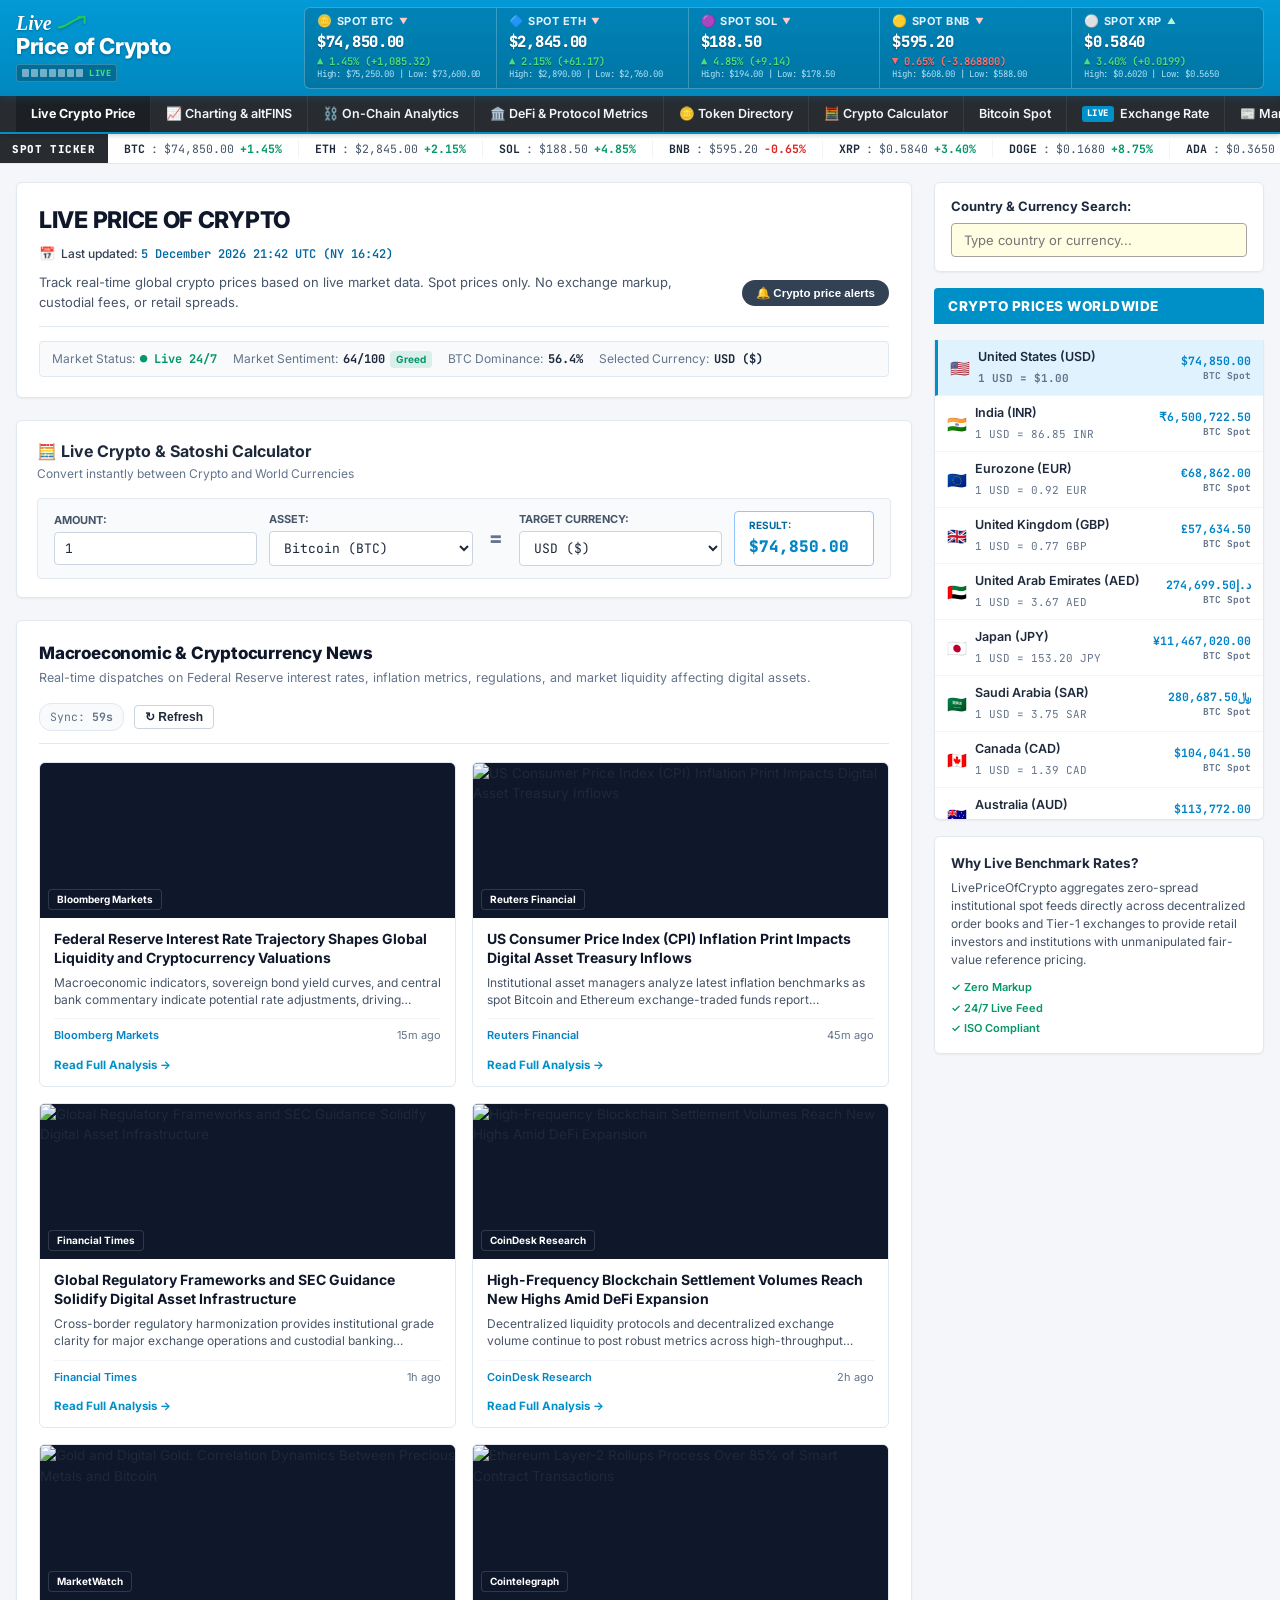
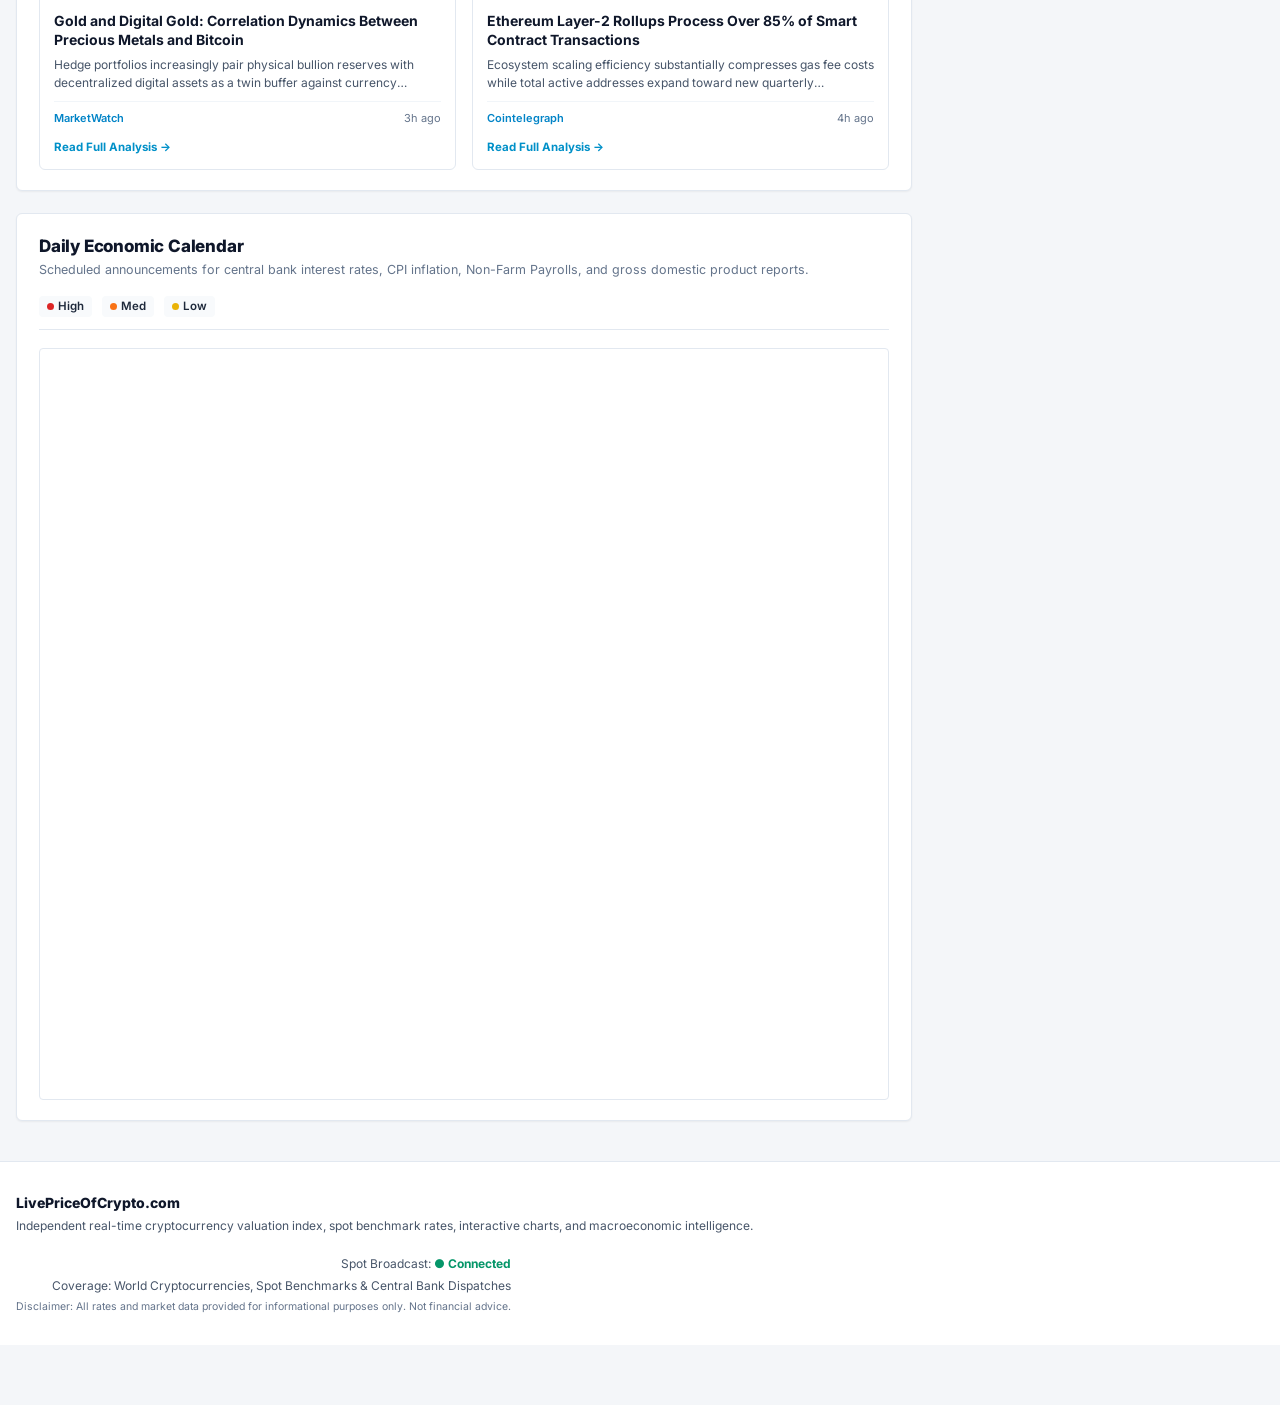
==== commit 1f8523ff: "Add files via upload" ====
--- a/index.html
+++ b/index.html
@@ -168,9 +168,12 @@
     <nav class="lpg-nav-bar">
         <div class="lpg-nav-container">
             <a href="index.html" class="nav-tab active">Live Crypto Price</a>
+            <a href="charting.html" class="nav-tab">📈 Charting & altFINS</a>
+            <a href="onchain.html" class="nav-tab">⛓️ On-Chain Analytics</a>
+            <a href="defi.html" class="nav-tab">🏛️ DeFi & Protocol Metrics</a>
+            <a href="directory.html" class="nav-tab">🪙 Token Directory</a>
             <a href="#sectionCalculator" class="nav-tab" id="navCryptoCalc">🧮 Crypto Calculator</a>
             <a href="javascript:void(0)" class="nav-tab" id="navBtcSpot" onclick="openChartModalBySymbol('btc')">Bitcoin Spot</a>
-            <a href="#sectionCalculator" class="nav-tab" id="navSatoshiCalc">🧮 Satoshi Calculator</a>
             <a href="#worldwideSidebar" class="nav-tab"><span class="badge-live-tab">live</span> Exchange Rate</a>
             <a href="#sectionNews" class="nav-tab">📰 Market News</a>
             <a href="#sectionCalendar" class="nav-tab">📅 Economic Calendar</a>
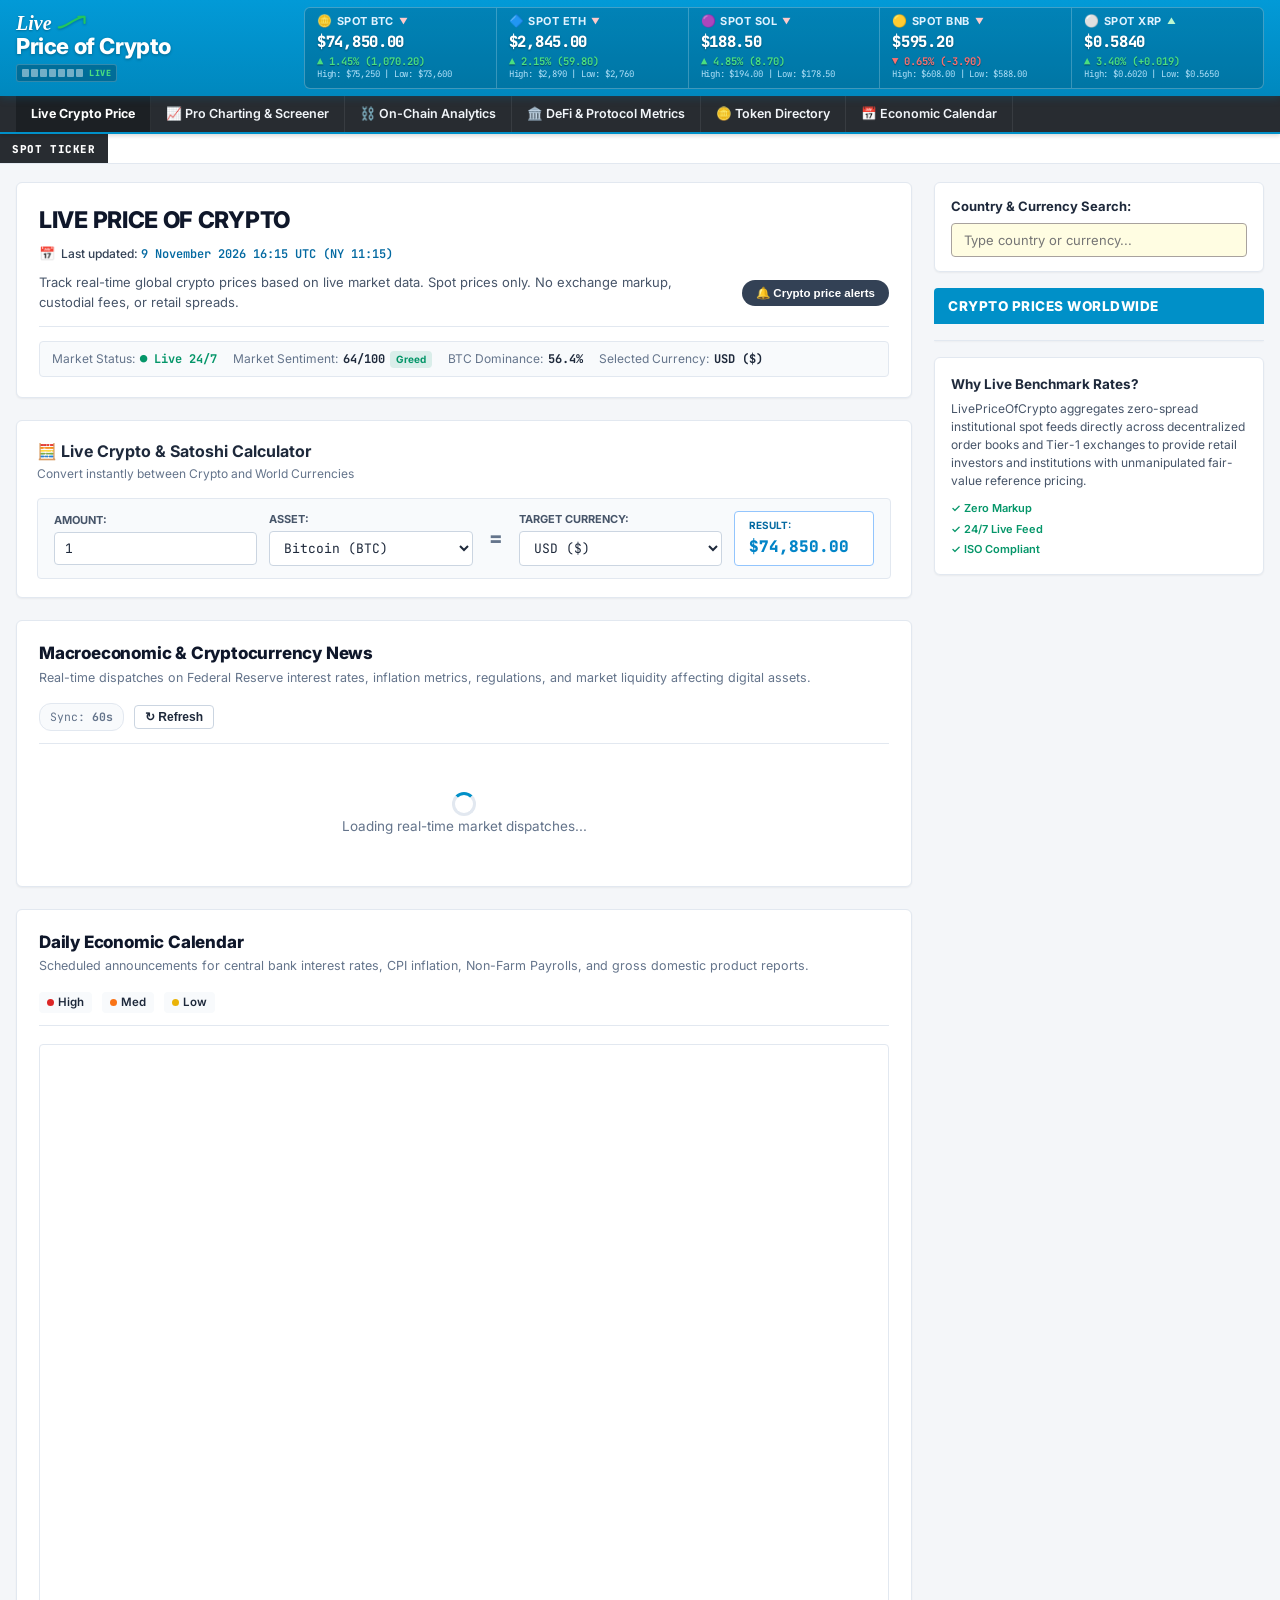
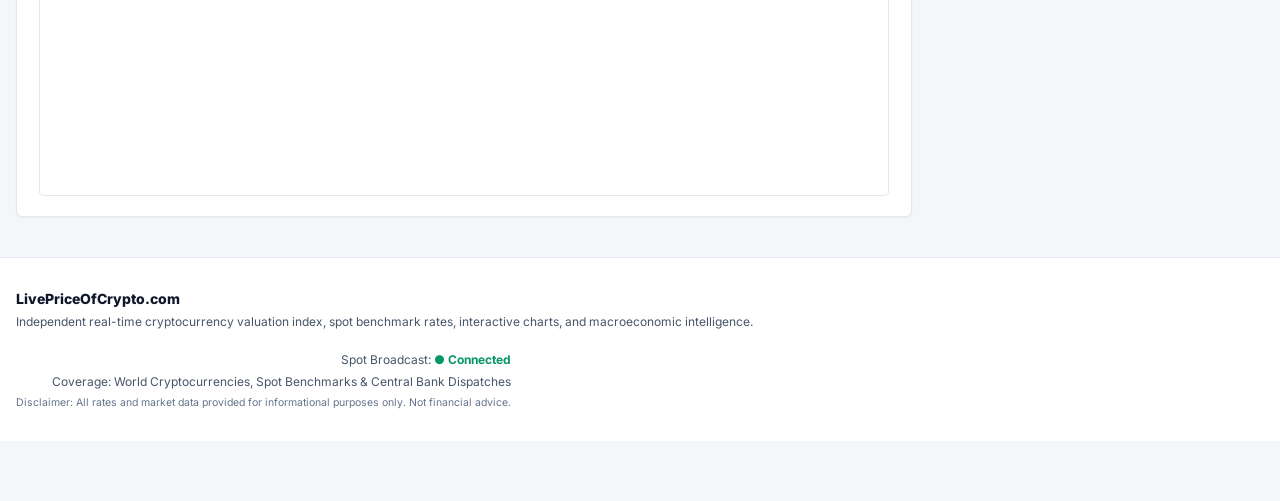
==== commit 70ce11b5: "Add files via upload" ====
--- a/index.html
+++ b/index.html
@@ -168,14 +168,10 @@
     <nav class="lpg-nav-bar">
         <div class="lpg-nav-container">
             <a href="index.html" class="nav-tab active">Live Crypto Price</a>
-            <a href="charting.html" class="nav-tab">📈 Charting & altFINS</a>
+            <a href="charting.html" class="nav-tab">📈 Pro Charting & Screener</a>
             <a href="onchain.html" class="nav-tab">⛓️ On-Chain Analytics</a>
             <a href="defi.html" class="nav-tab">🏛️ DeFi & Protocol Metrics</a>
             <a href="directory.html" class="nav-tab">🪙 Token Directory</a>
-            <a href="#sectionCalculator" class="nav-tab" id="navCryptoCalc">🧮 Crypto Calculator</a>
-            <a href="javascript:void(0)" class="nav-tab" id="navBtcSpot" onclick="openChartModalBySymbol('btc')">Bitcoin Spot</a>
-            <a href="#worldwideSidebar" class="nav-tab"><span class="badge-live-tab">live</span> Exchange Rate</a>
-            <a href="#sectionNews" class="nav-tab">📰 Market News</a>
             <a href="#sectionCalendar" class="nav-tab">📅 Economic Calendar</a>
         </div>
     </nav>
--- a/style.css
+++ b/style.css
@@ -1500,6 +1500,16 @@
     }
 }
 
+.table-responsive-box,
+.dune-table-wrap,
+.screener-table-wrap,
+.table-responsive-dir {
+    width: 100%;
+    overflow-x: auto !important;
+    -webkit-overflow-scrolling: touch !important;
+    max-width: 100% !important;
+}
+
 @media (max-width: 480px) {
     .lpg-brand-title {
         font-size: 19px;
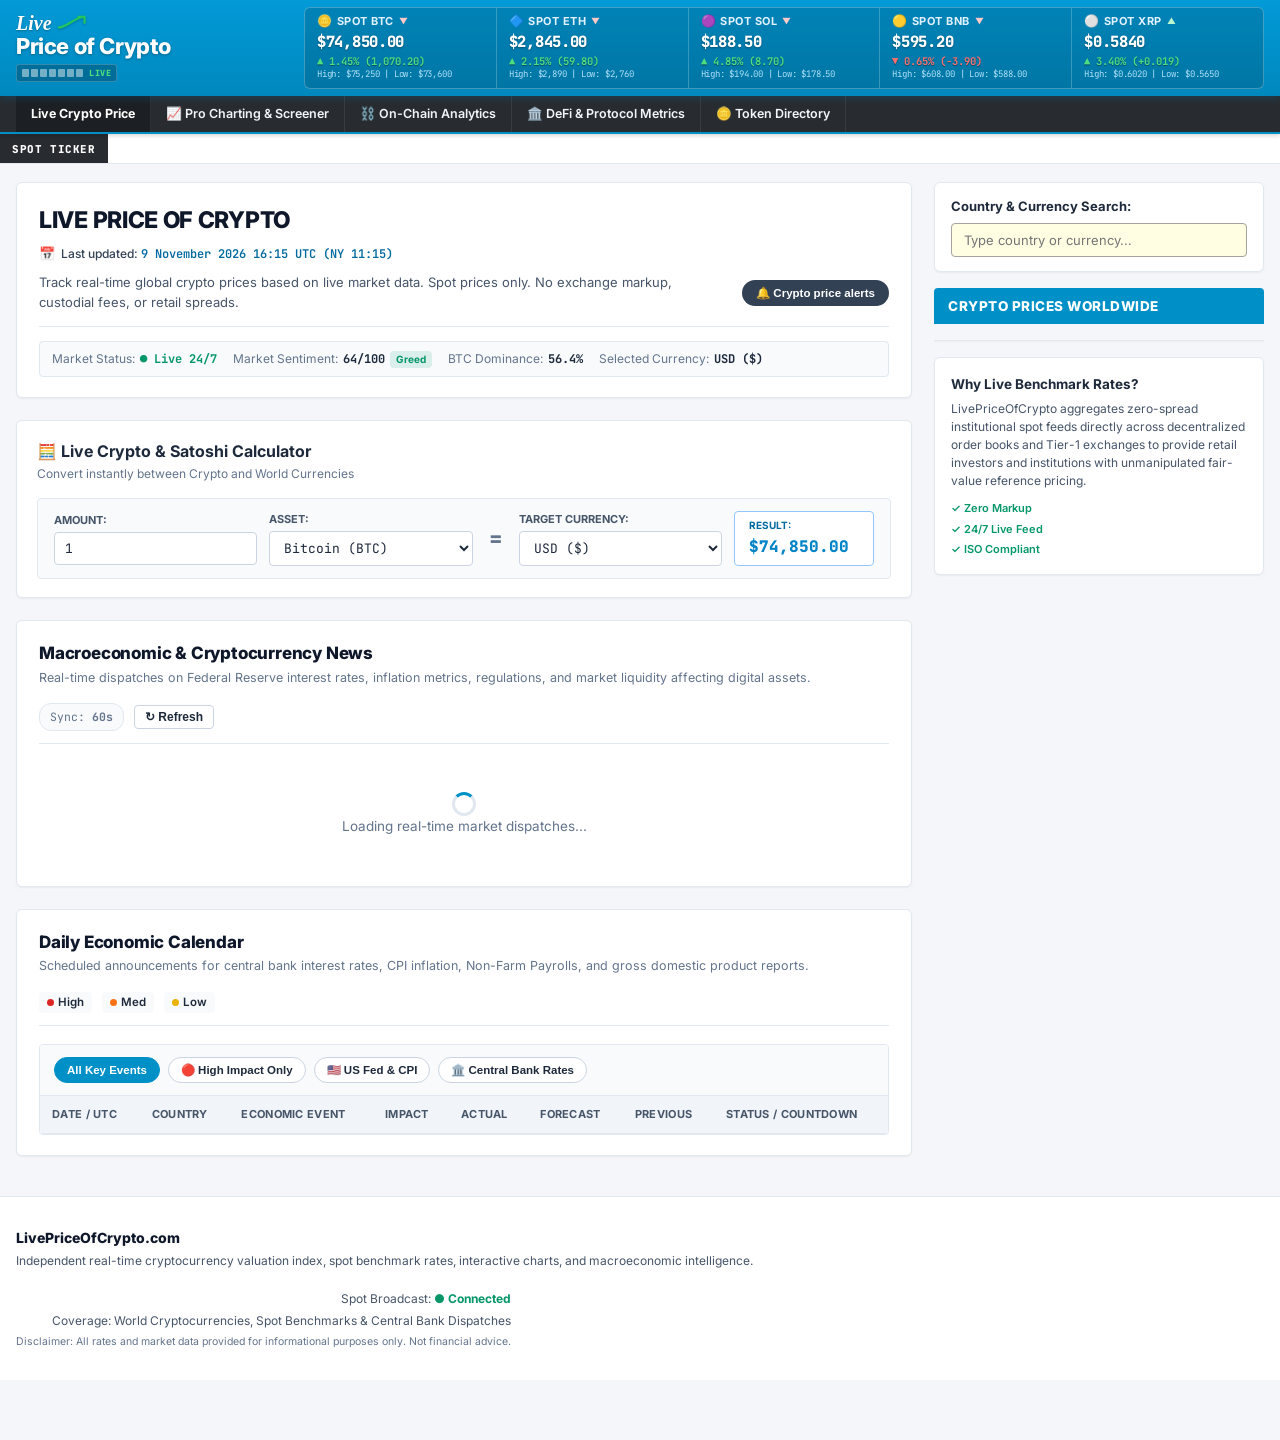
==== commit a990e201: "Add files via upload" ====
--- a/index.html
+++ b/index.html
@@ -172,7 +172,6 @@
             <a href="onchain.html" class="nav-tab">⛓️ On-Chain Analytics</a>
             <a href="defi.html" class="nav-tab">🏛️ DeFi & Protocol Metrics</a>
             <a href="directory.html" class="nav-tab">🪙 Token Directory</a>
-            <a href="#sectionCalendar" class="nav-tab">📅 Economic Calendar</a>
         </div>
     </nav>
 
@@ -303,7 +302,7 @@
                 </div>
             </section>
 
-            <!-- 2. ECONOMIC CALENDAR (TradingView Events Embed) -->
+            <!-- 2. ECONOMIC CALENDAR -->
             <section class="portal-section" id="sectionCalendar">
                 <div class="section-header-row">
                     <div>
@@ -318,8 +317,30 @@
                 </div>
 
                 <div class="calendar-card-wrap">
-                    <div class="tradingview-widget-container" id="economicCalendarWidget">
-                        <div class="tradingview-widget-container__widget" style="width: 100%; height: 750px;"></div>
+                    <div class="calendar-filter-bar" id="calendarFilterBar">
+                        <button class="cal-filter-btn active" data-filter="all">All Key Events</button>
+                        <button class="cal-filter-btn" data-filter="high">🔴 High Impact Only</button>
+                        <button class="cal-filter-btn" data-filter="usd">🇺🇸 US Fed & CPI</button>
+                        <button class="cal-filter-btn" data-filter="central_banks">🏛️ Central Bank Rates</button>
+                    </div>
+                    <div class="calendar-table-responsive">
+                        <table class="economic-calendar-table">
+                            <thead>
+                                <tr>
+                                    <th>Date / UTC</th>
+                                    <th>Country</th>
+                                    <th>Economic Event</th>
+                                    <th>Impact</th>
+                                    <th>Actual</th>
+                                    <th>Forecast</th>
+                                    <th>Previous</th>
+                                    <th>Status / Countdown</th>
+                                </tr>
+                            </thead>
+                            <tbody id="economicCalendarTbody">
+                                <!-- Populated dynamically via script.js -->
+                            </tbody>
+                        </table>
                     </div>
                 </div>
             </section>
--- a/style.css
+++ b/style.css
@@ -898,6 +898,150 @@
     border: 1px solid var(--border);
     border-radius: var(--radius-sm);
     overflow: hidden;
+    background: #ffffff;
+}
+
+.calendar-filter-bar {
+    display: flex;
+    gap: 8px;
+    padding: 12px 14px;
+    background: #f8fafc;
+    border-bottom: 1px solid var(--border);
+    flex-wrap: wrap;
+}
+
+.cal-filter-btn {
+    background: #ffffff;
+    border: 1px solid var(--border-dark);
+    padding: 5px 12px;
+    border-radius: 20px;
+    font-size: 11.5px;
+    font-weight: 600;
+    color: var(--text-primary);
+    cursor: pointer;
+    transition: all 0.15s ease;
+}
+
+.cal-filter-btn:hover {
+    border-color: var(--lpg-blue);
+    color: var(--lpg-blue);
+}
+
+.cal-filter-btn.active {
+    background: var(--lpg-blue);
+    color: #ffffff;
+    border-color: var(--lpg-blue);
+}
+
+.calendar-table-responsive {
+    overflow-x: auto;
+    -webkit-overflow-scrolling: touch;
+}
+
+.economic-calendar-table {
+    width: 100%;
+    border-collapse: collapse;
+    font-size: 12px;
+}
+
+.economic-calendar-table th {
+    background: #f1f5f9;
+    padding: 10px 12px;
+    text-align: left;
+    font-size: 11px;
+    font-weight: 700;
+    color: #475569;
+    text-transform: uppercase;
+    letter-spacing: 0.3px;
+    border-bottom: 1px solid var(--border);
+    white-space: nowrap;
+}
+
+.economic-calendar-table td {
+    padding: 10px 12px;
+    border-bottom: 1px solid #f1f5f9;
+    color: var(--text-primary);
+    white-space: nowrap;
+}
+
+.economic-calendar-table tr:hover {
+    background: #f8fafc;
+}
+
+.cal-impact-badge {
+    display: inline-flex;
+    align-items: center;
+    gap: 4px;
+    padding: 2px 7px;
+    border-radius: 4px;
+    font-size: 10.5px;
+    font-weight: 700;
+    font-family: var(--font-mono);
+}
+
+.cal-impact-badge.high {
+    background: #fef2f2;
+    color: #ef4444;
+    border: 1px solid #fecaca;
+}
+
+.cal-impact-badge.med {
+    background: #fff7ed;
+    color: #f97316;
+    border: 1px solid #ffedd5;
+}
+
+.cal-impact-badge.low {
+    background: #fefce8;
+    color: #ca8a04;
+    border: 1px solid #fef08a;
+}
+
+.cal-status-badge {
+    display: inline-flex;
+    align-items: center;
+    gap: 4px;
+    padding: 3px 8px;
+    border-radius: 12px;
+    font-size: 10.5px;
+    font-weight: 600;
+    font-family: var(--font-mono);
+}
+
+.cal-status-badge.active-today {
+    background: #e0f2fe;
+    color: #0369a1;
+    border: 1px solid #bae6fd;
+}
+
+.cal-status-badge.upcoming {
+    background: #f1f5f9;
+    color: #475569;
+}
+
+.cal-status-badge.released {
+    background: #dcfce7;
+    color: #15803d;
+    border: 1px solid #bbf7d0;
+}
+
+/* Real-Time Price Flash Ticks */
+@keyframes flashGreenAnim {
+    0% { background-color: rgba(34, 197, 94, 0.3); }
+    100% { background-color: transparent; }
+}
+
+@keyframes flashRedAnim {
+    0% { background-color: rgba(239, 68, 68, 0.3); }
+    100% { background-color: transparent; }
+}
+
+.flash-green {
+    animation: flashGreenAnim 0.75s ease-out;
+}
+
+.flash-red {
+    animation: flashRedAnim 0.75s ease-out;
 }
 
 /* ========================================================
